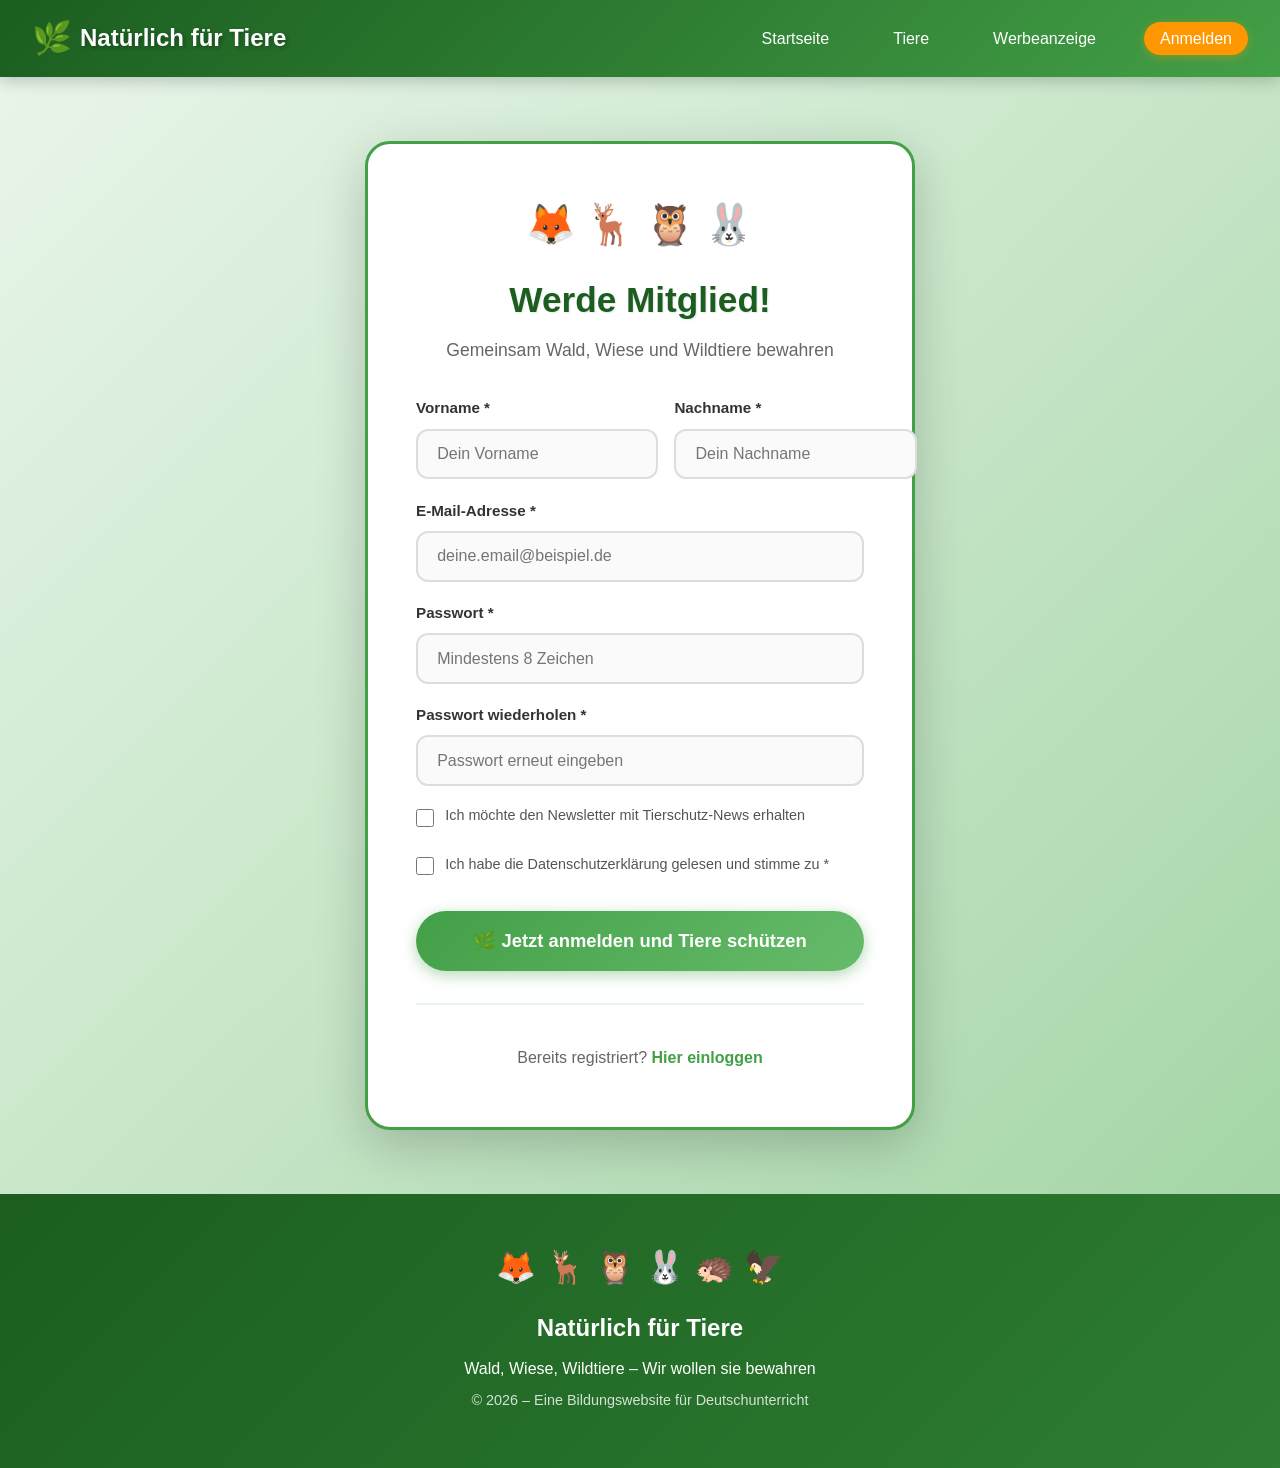
==== anmelden.html @ e125e65f "Erste Version der Tierschutz-Website Co-authored-by: Qwen-Coder <qwen-coder@alibabacloud.com>" ====
<!DOCTYPE html>
<html lang="de">
<head>
    <meta charset="UTF-8">
    <meta name="viewport" content="width=device-width, initial-scale=1.0">
    <title>Anmelden - Natürlich für Tiere</title>
    <link rel="stylesheet" href="style.css">
</head>
<body>
    <header>
        <nav class="navigation">
            <div class="logo">
                <span class="logo-icon">🌿</span>
                <h1>Natürlich für Tiere</h1>
            </div>
            <ul class="nav-links">
                <li><a href="index.html">Startseite</a></li>
                <li><a href="index.html#tiere">Tiere</a></li>
                <li><a href="index.html#werbeanzeige">Werbeanzeige</a></li>
                <li><a href="anmelden.html" class="btn-nav">Anmelden</a></li>
            </ul>
        </nav>
    </header>

    <main>
        <section class="register-section">
            <div class="register-container">
                <div class="register-header">
                    <div class="register-animals">
                        <span>🦊</span><span>🦌</span><span>🦉</span><span>🐰</span>
                    </div>
                    <h2>Werde Mitglied!</h2>
                    <p class="register-slogan">Gemeinsam Wald, Wiese und Wildtiere bewahren</p>
                </div>
                
                <form class="register-form" action="#" method="post">
                    <div class="form-row">
                        <div class="form-group">
                            <label for="vorname">Vorname *</label>
                            <input type="text" id="vorname" name="vorname" required placeholder="Dein Vorname">
                        </div>

                        <div class="form-group">
                            <label for="nachname">Nachname *</label>
                            <input type="text" id="nachname" name="nachname" required placeholder="Dein Nachname">
                        </div>
                    </div>

                    <div class="form-group">
                        <label for="email">E-Mail-Adresse *</label>
                        <input type="email" id="email" name="email" required placeholder="deine.email@beispiel.de">
                    </div>

                    <div class="form-group">
                        <label for="passwort">Passwort *</label>
                        <input type="password" id="passwort" name="passwort" required placeholder="Mindestens 8 Zeichen">
                    </div>

                    <div class="form-group">
                        <label for="passwort-wiederholen">Passwort wiederholen *</label>
                        <input type="password" id="passwort-wiederholen" name="passwort-wiederholen" required placeholder="Passwort erneut eingeben">
                    </div>

                    <div class="form-group checkbox-group">
                        <input type="checkbox" id="newsletter" name="newsletter">
                        <label for="newsletter">Ich möchte den Newsletter mit Tierschutz-News erhalten</label>
                    </div>

                    <div class="form-group checkbox-group">
                        <input type="checkbox" id="datenschutz" name="datenschutz" required>
                        <label for="datenschutz">Ich habe die Datenschutzerklärung gelesen und stimme zu *</label>
                    </div>

                    <button type="submit" class="btn-submit">🌿 Jetzt anmelden und Tiere schützen</button>
                </form>

                <div class="login-hint">
                    <p>Bereits registriert? <a href="login.html">Hier einloggen</a></p>
                </div>
            </div>
        </section>
    </main>

    <footer>
        <div class="footer-content">
            <div class="footer-animals">
                <span>🦊</span><span>🦌</span><span>🦉</span><span>🐰</span><span>🦔</span><span>🦅</span>
            </div>
            <p><strong>Natürlich für Tiere</strong></p>
            <p>Wald, Wiese, Wildtiere – Wir wollen sie bewahren</p>
            <p class="footer-note">&copy; 2026 – Eine Bildungswebsite für Deutschunterricht</p>
        </div>
    </footer>
</body>
</html>
---- style.css ----
/* Modernes Reset */
* {
    margin: 0;
    padding: 0;
    box-sizing: border-box;
}

body {
    font-family: 'Segoe UI', Tahoma, Geneva, Verdana, sans-serif;
    line-height: 1.6;
    color: #333;
    background: linear-gradient(180deg, #f0f7f0 0%, #e8f5e9 100%);
    min-height: 100vh;
}

/* Header & Navigation */
header {
    background: linear-gradient(135deg, #1b5e20 0%, #2e7d32 50%, #43a047 100%);
    padding: 0.8rem 0;
    box-shadow: 0 4px 15px rgba(0,0,0,0.2);
    position: sticky;
    top: 0;
    z-index: 1000;
}

.navigation {
    max-width: 1400px;
    margin: 0 auto;
    padding: 0 2rem;
    display: flex;
    justify-content: space-between;
    align-items: center;
}

.logo {
    display: flex;
    align-items: center;
    gap: 0.5rem;
}

.logo-icon {
    font-size: 2rem;
}

.logo h1 {
    color: #fff;
    font-size: 1.5rem;
    text-shadow: 2px 2px 4px rgba(0,0,0,0.3);
}

.nav-links {
    list-style: none;
    display: flex;
    gap: 2rem;
    align-items: center;
}

.nav-links a {
    color: #fff;
    text-decoration: none;
    font-weight: 500;
    transition: all 0.3s;
    padding: 0.5rem 1rem;
    border-radius: 25px;
}

.nav-links a:hover {
    background: rgba(255,255,255,0.2);
}

.btn-nav {
    background: #ff9800;
    box-shadow: 0 2px 8px rgba(255,152,0,0.4);
}

.btn-nav:hover {
    background: #f57c00;
    transform: scale(1.05);
}

/* Hero Section mit Slogan */
.hero {
    background: linear-gradient(135deg, #2e7d32 0%, #66bb6a 50%, #81c784 100%);
    min-height: 80vh;
    display: flex;
    align-items: center;
    justify-content: center;
    text-align: center;
    padding: 4rem 2rem;
    position: relative;
    overflow: hidden;
}

.hero::before {
    content: '';
    position: absolute;
    top: 0;
    left: 0;
    right: 0;
    bottom: 0;
    background: url("data:image/svg+xml,%3Csvg xmlns='http://www.w3.org/2000/svg' viewBox='0 0 100 100'%3E%3Ccircle cx='10' cy='10' r='2' fill='rgba(255,255,255,0.1)'/%3E%3Ccircle cx='30' cy='40' r='1.5' fill='rgba(255,255,255,0.1)'/%3E%3Ccircle cx='70' cy='20' r='1' fill='rgba(255,255,255,0.1)'/%3E%3Ccircle cx='90' cy='60' r='2.5' fill='rgba(255,255,255,0.1)'/%3E%3C/svg%3E");
    opacity: 0.5;
}

.hero-content {
    position: relative;
    z-index: 1;
}

.hero-animals {
    display: flex;
    justify-content: center;
    gap: 1rem;
    margin-bottom: 2rem;
    flex-wrap: wrap;
}

.animal-icon {
    font-size: 3.5rem;
    animation: bounce 2s ease-in-out infinite;
    filter: drop-shadow(0 4px 8px rgba(0,0,0,0.2));
}

.animal-icon:nth-child(2) { animation-delay: 0.2s; }
.animal-icon:nth-child(3) { animation-delay: 0.4s; }
.animal-icon:nth-child(4) { animation-delay: 0.6s; }
.animal-icon:nth-child(5) { animation-delay: 0.8s; }

@keyframes bounce {
    0%, 100% { transform: translateY(0); }
    50% { transform: translateY(-15px); }
}

.slogan-main {
    font-size: 4rem;
    color: #fff;
    text-shadow: 3px 3px 6px rgba(0,0,0,0.4);
    font-weight: 800;
    letter-spacing: 2px;
    margin-bottom: 1rem;
}

.slogan-divider {
    width: 200px;
    height: 5px;
    background: linear-gradient(90deg, transparent, #ff9800, transparent);
    margin: 1.5rem auto;
    border-radius: 3px;
}

.slogan-sub {
    font-size: 2rem;
    color: #fff;
    text-shadow: 2px 2px 4px rgba(0,0,0,0.3);
    font-weight: 300;
    margin-bottom: 2.5rem;
}

.btn-hero {
    display: inline-block;
    background: linear-gradient(135deg, #ff9800 0%, #f57c00 100%);
    color: #fff;
    padding: 1.2rem 3rem;
    border-radius: 50px;
    text-decoration: none;
    font-weight: bold;
    font-size: 1.3rem;
    box-shadow: 0 6px 20px rgba(255,152,0,0.4);
    transition: all 0.3s;
}

.btn-hero:hover {
    transform: scale(1.1);
    box-shadow: 0 8px 30px rgba(255,152,0,0.6);
}

/* Tiere Section */
.animals-section {
    max-width: 1400px;
    margin: 0 auto;
    padding: 5rem 2rem;
}

.animals-section h2 {
    text-align: center;
    font-size: 2.8rem;
    color: #1b5e20;
    margin-bottom: 3rem;
    text-shadow: 1px 1px 2px rgba(0,0,0,0.1);
}

.animal-cards {
    display: grid;
    grid-template-columns: repeat(auto-fit, minmax(280px, 1fr));
    gap: 2rem;
}

.animal-card {
    background: #fff;
    border-radius: 20px;
    padding: 2rem;
    text-align: center;
    box-shadow: 0 8px 25px rgba(0,0,0,0.1);
    transition: all 0.3s;
    border: 3px solid transparent;
}

.animal-card:hover {
    transform: translateY(-10px);
    border-color: #43a047;
    box-shadow: 0 15px 40px rgba(67,160,71,0.3);
}

.animal-card-image {
    font-size: 5rem;
    margin-bottom: 1rem;
}

.animal-card h3 {
    color: #2e7d32;
    font-size: 1.5rem;
    margin-bottom: 0.8rem;
}

.animal-card p {
    color: #666;
    line-height: 1.7;
}

/* Werbeanzeige Section */
.ad-section {
    background: linear-gradient(135deg, #1b5e20 0%, #2e7d32 100%);
    padding: 5rem 2rem;
}

.ad-header {
    text-align: center;
    margin-bottom: 3rem;
}

.ad-header h2 {
    font-size: 2.8rem;
    color: #fff;
    text-shadow: 2px 2px 4px rgba(0,0,0,0.3);
}

.ad-subtitle {
    color: #c8e6c9;
    font-size: 1.3rem;
    margin-top: 0.5rem;
}

.ad-container {
    max-width: 1200px;
    margin: 0 auto;
    display: grid;
    grid-template-columns: 1fr 1fr;
    gap: 3rem;
}

.ad-example {
    background: #fff;
    border-radius: 20px;
    overflow: hidden;
    box-shadow: 0 15px 50px rgba(0,0,0,0.3);
}

.ad-banner {
    padding: 2rem;
}

.ad-banner-header {
    background: linear-gradient(135deg, #43a047 0%, #66bb6a 100%);
    padding: 1rem;
    border-radius: 10px;
    margin-bottom: 1.5rem;
}

.ad-logo {
    color: #fff;
    font-weight: bold;
    font-size: 1.2rem;
}

.ad-main-content {
    text-align: center;
}

.ad-headline {
    font-size: 1.4rem;
    color: #1b5e20;
    margin-bottom: 1rem;
    font-weight: bold;
}

.ad-animals-showcase {
    font-size: 2.5rem;
    margin-bottom: 1rem;
}

.ad-body-text {
    color: #333;
    margin-bottom: 1.5rem;
    line-height: 1.7;
}

.ad-benefits {
    background: #e8f5e9;
    border-radius: 10px;
    padding: 1.5rem;
    margin-bottom: 1.5rem;
}

.benefit-item {
    color: #2e7d32;
    font-weight: 500;
    padding: 0.5rem 0;
    text-align: left;
}

.ad-cta-button {
    background: linear-gradient(135deg, #ff9800 0%, #f57c00 100%);
    color: #fff;
    border: none;
    padding: 1rem 2.5rem;
    font-size: 1.2rem;
    font-weight: bold;
    border-radius: 30px;
    cursor: pointer;
    box-shadow: 0 4px 15px rgba(255,152,0,0.4);
    transition: all 0.3s;
}

.ad-cta-button:hover {
    transform: scale(1.05);
    box-shadow: 0 6px 25px rgba(255,152,0,0.6);
}

.ad-disclaimer {
    font-size: 0.75rem;
    color: #999;
    margin-top: 1rem;
}

/* Analysis Section */
.analysis-section {
    background: #fff;
    border-radius: 20px;
    padding: 2rem;
    box-shadow: 0 15px 50px rgba(0,0,0,0.3);
}

.analysis-section h3 {
    color: #1b5e20;
    font-size: 1.8rem;
    margin-bottom: 1.5rem;
    text-align: center;
}

.analysis-grid {
    display: flex;
    flex-direction: column;
    gap: 1rem;
}

.analysis-item {
    display: flex;
    align-items: center;
    gap: 1rem;
    background: #f5f9f5;
    padding: 1.2rem;
    border-radius: 12px;
    border-left: 4px solid #43a047;
    transition: all 0.3s;
}

.analysis-item:hover {
    background: #e8f5e9;
    transform: translateX(5px);
}

.analysis-number {
    background: linear-gradient(135deg, #43a047 0%, #66bb6a 100%);
    color: #fff;
    width: 45px;
    height: 45px;
    border-radius: 50%;
    display: flex;
    align-items: center;
    justify-content: center;
    font-weight: bold;
    font-size: 1.3rem;
    flex-shrink: 0;
}

.analysis-content strong {
    color: #2e7d32;
    font-size: 1.1rem;
}

.analysis-content p {
    color: #666;
    font-size: 0.95rem;
}

/* CTA Section */
.cta-section {
    background: linear-gradient(135deg, #ff9800 0%, #f57c00 100%);
    padding: 5rem 2rem;
    text-align: center;
}

.cta-content h2 {
    font-size: 2.5rem;
    color: #fff;
    margin-bottom: 1rem;
    text-shadow: 2px 2px 4px rgba(0,0,0,0.2);
}

.cta-content p {
    color: #fff;
    font-size: 1.3rem;
    margin-bottom: 2rem;
}

.btn-cta {
    display: inline-block;
    background: #fff;
    color: #f57c00;
    padding: 1.2rem 3rem;
    border-radius: 50px;
    text-decoration: none;
    font-weight: bold;
    font-size: 1.2rem;
    box-shadow: 0 6px 20px rgba(0,0,0,0.2);
    transition: all 0.3s;
}

.btn-cta:hover {
    transform: scale(1.1);
    box-shadow: 0 8px 30px rgba(0,0,0,0.3);
}

/* Footer */
footer {
    background: linear-gradient(135deg, #1b5e20 0%, #2e7d32 100%);
    padding: 3rem 2rem;
}

.footer-content {
    max-width: 1400px;
    margin: 0 auto;
    text-align: center;
    color: #fff;
}

.footer-animals {
    font-size: 2rem;
    margin-bottom: 1rem;
}

.footer-animals span {
    margin: 0 0.3rem;
}

.footer-content p {
    margin: 0.5rem 0;
}

.footer-content strong {
    font-size: 1.5rem;
}

.footer-note {
    font-size: 0.9rem;
    opacity: 0.8;
}

/* Register Section */
.register-section {
    background: linear-gradient(135deg, #e8f5e9 0%, #c8e6c9 50%, #a5d6a7 100%);
    min-height: calc(100vh - 180px);
    display: flex;
    align-items: center;
    justify-content: center;
    padding: 4rem 2rem;
}

.register-container {
    background: #fff;
    border-radius: 25px;
    box-shadow: 0 15px 50px rgba(0,0,0,0.2);
    padding: 3rem;
    max-width: 550px;
    width: 100%;
    border: 3px solid #43a047;
}

.register-header {
    text-align: center;
    margin-bottom: 2rem;
}

.register-animals {
    font-size: 2.5rem;
    margin-bottom: 1rem;
}

.register-animals span {
    margin: 0 0.3rem;
    animation: bounce 2s ease-in-out infinite;
}

.register-animals span:nth-child(2) { animation-delay: 0.2s; }
.register-animals span:nth-child(3) { animation-delay: 0.4s; }
.register-animals span:nth-child(4) { animation-delay: 0.6s; }

.register-container h2 {
    color: #1b5e20;
    font-size: 2.2rem;
    margin-bottom: 0.5rem;
    text-shadow: 1px 1px 2px rgba(0,0,0,0.1);
}

.register-slogan {
    color: #666;
    font-size: 1.1rem;
}

.register-form {
    display: flex;
    flex-direction: column;
    gap: 1.2rem;
}

.form-row {
    display: grid;
    grid-template-columns: 1fr 1fr;
    gap: 1rem;
}

.form-group {
    display: flex;
    flex-direction: column;
}

.form-group label {
    color: #333;
    font-weight: 600;
    margin-bottom: 0.5rem;
    font-size: 0.95rem;
}

.form-group input[type="text"],
.form-group input[type="email"],
.form-group input[type="password"] {
    padding: 0.9rem 1.2rem;
    border: 2px solid #ddd;
    border-radius: 12px;
    font-size: 1rem;
    transition: all 0.3s;
    background: #fafafa;
}

.form-group input:focus {
    outline: none;
    border-color: #43a047;
    background: #fff;
    box-shadow: 0 0 0 3px rgba(67,160,71,0.2);
}

.checkbox-group {
    flex-direction: row;
    align-items: flex-start;
    gap: 0.7rem;
}

.checkbox-group input[type="checkbox"] {
    margin-top: 0.2rem;
    cursor: pointer;
    width: 18px;
    height: 18px;
}

.checkbox-group label {
    font-weight: normal;
    font-size: 0.9rem;
    color: #555;
    cursor: pointer;
    line-height: 1.5;
}

.btn-submit {
    background: linear-gradient(135deg, #43a047 0%, #66bb6a 100%);
    color: #fff;
    border: none;
    padding: 1.2rem 2rem;
    font-size: 1.15rem;
    font-weight: bold;
    border-radius: 30px;
    cursor: pointer;
    transition: all 0.3s;
    margin-top: 0.5rem;
    box-shadow: 0 4px 15px rgba(67,160,71,0.4);
}

.btn-submit:hover {
    transform: scale(1.03);
    box-shadow: 0 6px 25px rgba(67,160,71,0.6);
}

.login-hint {
    text-align: center;
    margin-top: 2rem;
    padding-top: 2rem;
    border-top: 2px solid #e8f5e9;
}

.login-hint a {
    color: #43a047;
    text-decoration: none;
    font-weight: 600;
}

.login-hint a:hover {
    text-decoration: underline;
}

.login-hint p {
    margin: 0.5rem 0;
    color: #666;
}

/* Responsive Design */
@media (max-width: 1024px) {
    .ad-container {
        grid-template-columns: 1fr;
    }
}

@media (max-width: 768px) {
    .navigation {
        flex-direction: column;
        gap: 1rem;
    }

    .nav-links {
        flex-wrap: wrap;
        justify-content: center;
        gap: 1rem;
    }

    .slogan-main {
        font-size: 2.5rem;
    }

    .slogan-sub {
        font-size: 1.5rem;
    }

    .animal-icon {
        font-size: 2.5rem;
    }

    .animals-section h2,
    .ad-header h2 {
        font-size: 2rem;
    }

    .animal-cards {
        grid-template-columns: 1fr;
    }

    .form-row {
        grid-template-columns: 1fr;
    }

    .register-container {
        padding: 2rem;
    }
}
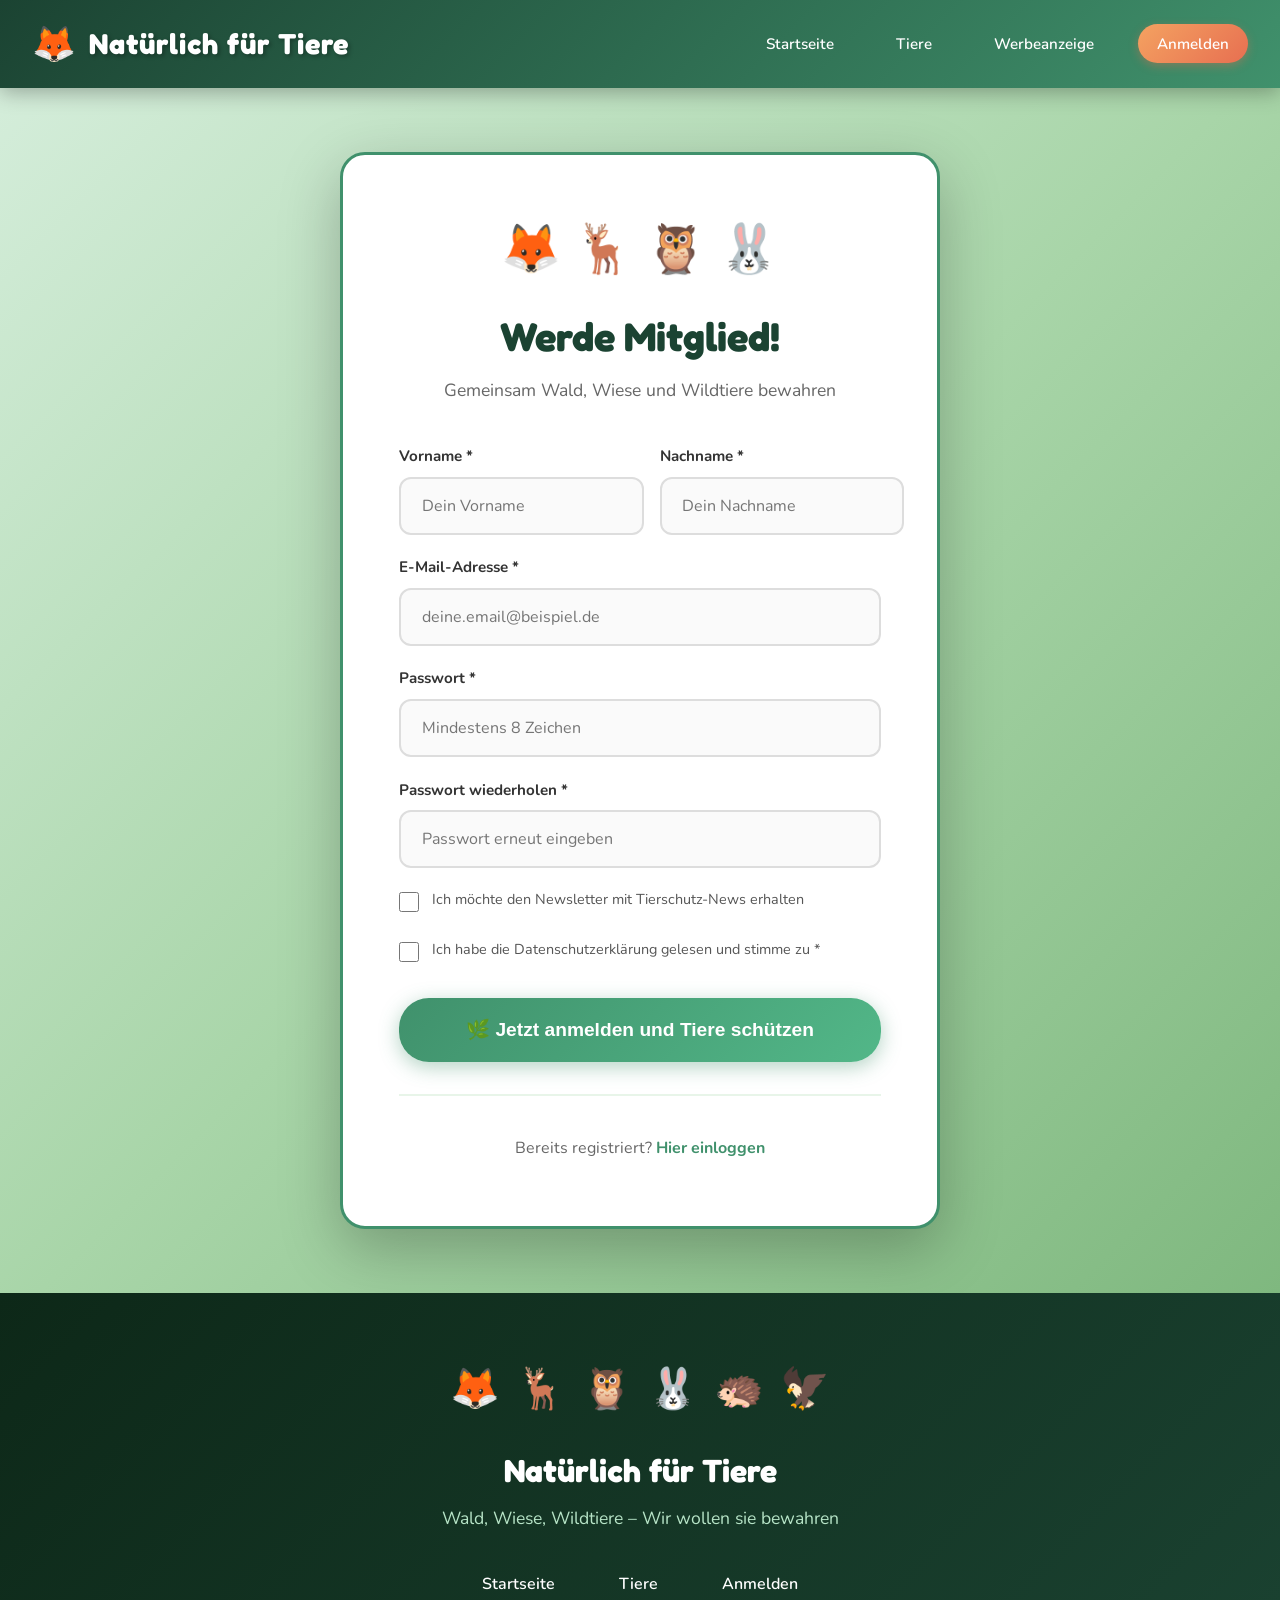
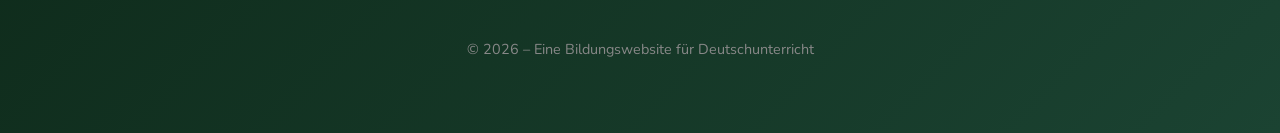
==== commit 092881b0: "Neues Wald-Design mit echten Tierbildern Co-authored-by: Qwen-Coder <qwen-coder@alibabacloud.com>" ====
--- a/anmelden.html
+++ b/anmelden.html
@@ -5,12 +5,23 @@
     <meta name="viewport" content="width=device-width, initial-scale=1.0">
     <title>Anmelden - Natürlich für Tiere</title>
     <link rel="stylesheet" href="style.css">
+    <link rel="preconnect" href="https://fonts.googleapis.com">
+    <link rel="preconnect" href="https://fonts.gstatic.com" crossorigin>
+    <link href="https://fonts.googleapis.com/css2?family=Fredoka+One&family=Nunito:wght@400;600;700&display=swap" rel="stylesheet">
 </head>
 <body>
+    <div class="forest-bg">
+        <div class="tree tree-1">🌲</div>
+        <div class="tree tree-2">🌲</div>
+        <div class="tree tree-3">🌲</div>
+        <div class="bush bush-1">🌿</div>
+        <div class="bush bush-2">🌿</div>
+    </div>
+
     <header>
         <nav class="navigation">
             <div class="logo">
-                <span class="logo-icon">🌿</span>
+                <span class="logo-icon">🦊</span>
                 <h1>Natürlich für Tiere</h1>
             </div>
             <ul class="nav-links">
@@ -86,8 +97,13 @@
             <div class="footer-animals">
                 <span>🦊</span><span>🦌</span><span>🦉</span><span>🐰</span><span>🦔</span><span>🦅</span>
             </div>
-            <p><strong>Natürlich für Tiere</strong></p>
-            <p>Wald, Wiese, Wildtiere – Wir wollen sie bewahren</p>
+            <h3>Natürlich für Tiere</h3>
+            <p class="footer-slogan">Wald, Wiese, Wildtiere – Wir wollen sie bewahren</p>
+            <div class="footer-links">
+                <a href="index.html">Startseite</a>
+                <a href="index.html#tiere">Tiere</a>
+                <a href="anmelden.html">Anmelden</a>
+            </div>
             <p class="footer-note">&copy; 2026 – Eine Bildungswebsite für Deutschunterricht</p>
         </div>
     </footer>
--- a/style.css
+++ b/style.css
@@ -6,21 +6,66 @@
 }
 
 body {
-    font-family: 'Segoe UI', Tahoma, Geneva, Verdana, sans-serif;
+    font-family: 'Nunito', 'Segoe UI', Tahoma, Geneva, Verdana, sans-serif;
     line-height: 1.6;
-    color: #333;
-    background: linear-gradient(180deg, #f0f7f0 0%, #e8f5e9 100%);
+    color: #2d3436;
+    background: linear-gradient(180deg, #d4e7d4 0%, #a8d5a8 50%, #7fb87f 100%);
     min-height: 100vh;
+    overflow-x: hidden;
+    position: relative;
+}
+
+/* Forest Background Animation */
+.forest-bg {
+    position: fixed;
+    top: 0;
+    left: 0;
+    width: 100%;
+    height: 100%;
+    pointer-events: none;
+    z-index: 0;
+    overflow: hidden;
+}
+
+.tree {
+    position: absolute;
+    bottom: 0;
+    font-size: 4rem;
+    opacity: 0.3;
+    animation: sway 3s ease-in-out infinite;
+}
+
+.tree-1 { left: 5%; animation-delay: 0s; }
+.tree-2 { left: 15%; animation-delay: 0.5s; font-size: 5rem; }
+.tree-3 { left: 85%; animation-delay: 1s; }
+.tree-4 { left: 92%; animation-delay: 1.5s; font-size: 4.5rem; }
+.tree-5 { left: 50%; animation-delay: 0.3s; opacity: 0.15; }
+
+.bush {
+    position: absolute;
+    bottom: 0;
+    font-size: 2.5rem;
+    opacity: 0.4;
+}
+
+.bush-1 { left: 25%; }
+.bush-2 { left: 70%; }
+.bush-3 { left: 45%; opacity: 0.2; }
+
+@keyframes sway {
+    0%, 100% { transform: rotate(-3deg); }
+    50% { transform: rotate(3deg); }
 }
 
 /* Header & Navigation */
 header {
-    background: linear-gradient(135deg, #1b5e20 0%, #2e7d32 50%, #43a047 100%);
-    padding: 0.8rem 0;
-    box-shadow: 0 4px 15px rgba(0,0,0,0.2);
+    background: linear-gradient(135deg, #1b4332 0%, #2d6a4f 50%, #40916c 100%);
+    padding: 1rem 0;
+    box-shadow: 0 4px 20px rgba(0,0,0,0.3);
     position: sticky;
     top: 0;
     z-index: 1000;
+    backdrop-filter: blur(10px);
 }
 
 .navigation {
@@ -35,219 +80,413 @@
 .logo {
     display: flex;
     align-items: center;
-    gap: 0.5rem;
+    gap: 0.8rem;
 }
 
 .logo-icon {
-    font-size: 2rem;
+    font-size: 2.2rem;
+    animation: bounce 2s ease-in-out infinite;
+}
+
+@keyframes bounce {
+    0%, 100% { transform: translateY(0) rotate(0deg); }
+    25% { transform: translateY(-5px) rotate(-5deg); }
+    75% { transform: translateY(-5px) rotate(5deg); }
 }
 
 .logo h1 {
     color: #fff;
-    font-size: 1.5rem;
+    font-family: 'Fredoka One', cursive;
+    font-size: 1.8rem;
     text-shadow: 2px 2px 4px rgba(0,0,0,0.3);
+    letter-spacing: 1px;
 }
 
 .nav-links {
     list-style: none;
     display: flex;
-    gap: 2rem;
+    gap: 1.5rem;
     align-items: center;
 }
 
 .nav-links a {
     color: #fff;
     text-decoration: none;
-    font-weight: 500;
+    font-weight: 600;
     transition: all 0.3s;
-    padding: 0.5rem 1rem;
+    padding: 0.6rem 1.2rem;
     border-radius: 25px;
+    font-size: 0.95rem;
 }
 
 .nav-links a:hover {
     background: rgba(255,255,255,0.2);
+    transform: translateY(-2px);
 }
 
 .btn-nav {
-    background: #ff9800;
-    box-shadow: 0 2px 8px rgba(255,152,0,0.4);
+    background: linear-gradient(135deg, #f4a261 0%, #e76f51 100%);
+    box-shadow: 0 3px 10px rgba(231,111,81,0.4);
 }
 
 .btn-nav:hover {
-    background: #f57c00;
-    transform: scale(1.05);
-}
-
-/* Hero Section mit Slogan */
+    box-shadow: 0 5px 20px rgba(231,111,81,0.6);
+}
+
+/* Hero Section */
 .hero {
-    background: linear-gradient(135deg, #2e7d32 0%, #66bb6a 50%, #81c784 100%);
-    min-height: 80vh;
-    display: flex;
+    background: linear-gradient(135deg, rgba(27,67,50,0.9) 0%, rgba(45,106,79,0.85) 50%, rgba(64,145,108,0.8) 100%),
+                url('https://images.unsplash.com/photo-1448375240586-882707db888b?w=1920&h=1080&fit=crop');
+    background-size: cover;
+    background-position: center;
+    background-attachment: fixed;
+    min-height: 90vh;
+    display: grid;
+    grid-template-columns: 1fr 1fr;
+    gap: 4rem;
     align-items: center;
+    padding: 6rem 2rem 4rem;
+    position: relative;
+    z-index: 1;
+}
+
+.hero-content {
+    color: #fff;
+}
+
+.hero-badge {
+    display: inline-flex;
+    align-items: center;
+    gap: 0.5rem;
+    background: rgba(255,255,255,0.15);
+    backdrop-filter: blur(10px);
+    padding: 0.6rem 1.2rem;
+    border-radius: 30px;
+    font-size: 0.9rem;
+    font-weight: 600;
+    margin-bottom: 1.5rem;
+    border: 1px solid rgba(255,255,255,0.3);
+}
+
+.badge-icon {
+    font-size: 1.2rem;
+}
+
+.slogan-main {
+    font-family: 'Fredoka One', cursive;
+    font-size: 4.5rem;
+    color: #fff;
+    text-shadow: 3px 3px 6px rgba(0,0,0,0.5);
+    letter-spacing: 2px;
+    margin-bottom: 1rem;
+    line-height: 1.1;
+}
+
+.slogan-divider {
+    width: 150px;
+    height: 6px;
+    background: linear-gradient(90deg, #f4a261, #e76f51, #f4a261);
+    margin: 1.5rem 0;
+    border-radius: 3px;
+    animation: shimmer 2s infinite;
+}
+
+@keyframes shimmer {
+    0% { background-position: -200% 0; }
+    100% { background-position: 200% 0; }
+}
+
+.slogan-sub {
+    font-size: 2.2rem;
+    color: #d8f3dc;
+    font-weight: 300;
+    margin-bottom: 1.5rem;
+}
+
+.hero-description {
+    font-size: 1.2rem;
+    color: #b7e4c7;
+    margin-bottom: 2.5rem;
+    max-width: 500px;
+    line-height: 1.8;
+}
+
+.hero-buttons {
+    display: flex;
+    gap: 1rem;
+    flex-wrap: wrap;
+    margin-bottom: 3rem;
+}
+
+.btn-hero {
+    display: inline-block;
+    background: linear-gradient(135deg, #f4a261 0%, #e76f51 100%);
+    color: #fff;
+    padding: 1rem 2.5rem;
+    border-radius: 50px;
+    text-decoration: none;
+    font-weight: 700;
+    font-size: 1.1rem;
+    box-shadow: 0 6px 25px rgba(231,111,81,0.5);
+    transition: all 0.3s;
+    border: none;
+    cursor: pointer;
+}
+
+.btn-hero:hover {
+    transform: translateY(-3px) scale(1.05);
+    box-shadow: 0 10px 35px rgba(231,111,81,0.7);
+}
+
+.btn-hero-outline {
+    display: inline-block;
+    background: transparent;
+    color: #fff;
+    padding: 1rem 2.5rem;
+    border-radius: 50px;
+    text-decoration: none;
+    font-weight: 700;
+    font-size: 1.1rem;
+    border: 3px solid rgba(255,255,255,0.5);
+    transition: all 0.3s;
+}
+
+.btn-hero-outline:hover {
+    background: rgba(255,255,255,0.1);
+    border-color: #fff;
+    transform: translateY(-3px);
+}
+
+.hero-stats {
+    display: flex;
+    gap: 3rem;
+    margin-top: 2rem;
+}
+
+.stat {
+    text-align: center;
+}
+
+.stat-number {
+    display: block;
+    font-family: 'Fredoka One', cursive;
+    font-size: 2.5rem;
+    color: #f4a261;
+    text-shadow: 2px 2px 4px rgba(0,0,0,0.3);
+}
+
+.stat-label {
+    font-size: 0.9rem;
+    color: #b7e4c7;
+    text-transform: uppercase;
+    letter-spacing: 1px;
+}
+
+.hero-image {
+    display: flex;
     justify-content: center;
-    text-align: center;
-    padding: 4rem 2rem;
+    align-items: center;
+}
+
+.image-card {
     position: relative;
+    border-radius: 20px;
     overflow: hidden;
-}
-
-.hero::before {
-    content: '';
+    box-shadow: 0 20px 60px rgba(0,0,0,0.4);
+    transform: rotate(3deg);
+    transition: transform 0.3s;
+}
+
+.image-card:hover {
+    transform: rotate(0deg) scale(1.02);
+}
+
+.hero-img {
+    width: 500px;
+    height: 400px;
+    object-fit: cover;
+    display: block;
+}
+
+.image-overlay {
     position: absolute;
-    top: 0;
+    bottom: 0;
     left: 0;
     right: 0;
-    bottom: 0;
-    background: url("data:image/svg+xml,%3Csvg xmlns='http://www.w3.org/2000/svg' viewBox='0 0 100 100'%3E%3Ccircle cx='10' cy='10' r='2' fill='rgba(255,255,255,0.1)'/%3E%3Ccircle cx='30' cy='40' r='1.5' fill='rgba(255,255,255,0.1)'/%3E%3Ccircle cx='70' cy='20' r='1' fill='rgba(255,255,255,0.1)'/%3E%3Ccircle cx='90' cy='60' r='2.5' fill='rgba(255,255,255,0.1)'/%3E%3C/svg%3E");
-    opacity: 0.5;
-}
-
-.hero-content {
-    position: relative;
-    z-index: 1;
-}
-
-.hero-animals {
-    display: flex;
-    justify-content: center;
-    gap: 1rem;
-    margin-bottom: 2rem;
-    flex-wrap: wrap;
-}
-
-.animal-icon {
-    font-size: 3.5rem;
-    animation: bounce 2s ease-in-out infinite;
-    filter: drop-shadow(0 4px 8px rgba(0,0,0,0.2));
-}
-
-.animal-icon:nth-child(2) { animation-delay: 0.2s; }
-.animal-icon:nth-child(3) { animation-delay: 0.4s; }
-.animal-icon:nth-child(4) { animation-delay: 0.6s; }
-.animal-icon:nth-child(5) { animation-delay: 0.8s; }
-
-@keyframes bounce {
-    0%, 100% { transform: translateY(0); }
-    50% { transform: translateY(-15px); }
-}
-
-.slogan-main {
-    font-size: 4rem;
-    color: #fff;
-    text-shadow: 3px 3px 6px rgba(0,0,0,0.4);
-    font-weight: 800;
-    letter-spacing: 2px;
+    background: linear-gradient(transparent, rgba(0,0,0,0.8));
+    padding: 2rem 1.5rem 1.5rem;
+    color: #fff;
+    font-weight: 600;
+    font-size: 1.2rem;
+}
+
+/* Section Headers */
+.section-header {
+    text-align: center;
+    margin-bottom: 4rem;
+}
+
+.section-badge {
+    display: inline-block;
+    background: linear-gradient(135deg, #2d6a4f 0%, #40916c 100%);
+    color: #fff;
+    padding: 0.6rem 1.5rem;
+    border-radius: 30px;
+    font-weight: 600;
+    font-size: 0.95rem;
     margin-bottom: 1rem;
-}
-
-.slogan-divider {
-    width: 200px;
-    height: 5px;
-    background: linear-gradient(90deg, transparent, #ff9800, transparent);
-    margin: 1.5rem auto;
-    border-radius: 3px;
-}
-
-.slogan-sub {
-    font-size: 2rem;
-    color: #fff;
-    text-shadow: 2px 2px 4px rgba(0,0,0,0.3);
-    font-weight: 300;
-    margin-bottom: 2.5rem;
-}
-
-.btn-hero {
+    box-shadow: 0 4px 15px rgba(45,106,79,0.4);
+}
+
+.section-badge-light {
     display: inline-block;
-    background: linear-gradient(135deg, #ff9800 0%, #f57c00 100%);
-    color: #fff;
-    padding: 1.2rem 3rem;
-    border-radius: 50px;
-    text-decoration: none;
-    font-weight: bold;
-    font-size: 1.3rem;
-    box-shadow: 0 6px 20px rgba(255,152,0,0.4);
-    transition: all 0.3s;
-}
-
-.btn-hero:hover {
-    transform: scale(1.1);
-    box-shadow: 0 8px 30px rgba(255,152,0,0.6);
+    background: linear-gradient(135deg, #f4a261 0%, #e76f51 100%);
+    color: #fff;
+    padding: 0.6rem 1.5rem;
+    border-radius: 30px;
+    font-weight: 600;
+    font-size: 0.95rem;
+    margin-bottom: 1rem;
+    box-shadow: 0 4px 15px rgba(231,111,81,0.4);
+}
+
+.section-header h2 {
+    font-family: 'Fredoka One', cursive;
+    font-size: 3rem;
+    color: #1b4332;
+    margin-bottom: 1rem;
+    text-shadow: 1px 1px 2px rgba(0,0,0,0.1);
+}
+
+.section-description {
+    font-size: 1.2rem;
+    color: #555;
+    max-width: 700px;
+    margin: 0 auto;
 }
 
 /* Tiere Section */
 .animals-section {
     max-width: 1400px;
     margin: 0 auto;
-    padding: 5rem 2rem;
-}
-
-.animals-section h2 {
-    text-align: center;
-    font-size: 2.8rem;
-    color: #1b5e20;
-    margin-bottom: 3rem;
-    text-shadow: 1px 1px 2px rgba(0,0,0,0.1);
+    padding: 6rem 2rem;
+    position: relative;
+    z-index: 1;
 }
 
 .animal-cards {
     display: grid;
-    grid-template-columns: repeat(auto-fit, minmax(280px, 1fr));
-    gap: 2rem;
+    grid-template-columns: repeat(auto-fit, minmax(320px, 1fr));
+    gap: 2.5rem;
 }
 
 .animal-card {
     background: #fff;
     border-radius: 20px;
-    padding: 2rem;
-    text-align: center;
-    box-shadow: 0 8px 25px rgba(0,0,0,0.1);
-    transition: all 0.3s;
-    border: 3px solid transparent;
+    overflow: hidden;
+    box-shadow: 0 10px 40px rgba(0,0,0,0.15);
+    transition: all 0.4s;
+    border: 2px solid transparent;
 }
 
 .animal-card:hover {
-    transform: translateY(-10px);
-    border-color: #43a047;
-    box-shadow: 0 15px 40px rgba(67,160,71,0.3);
+    transform: translateY(-15px);
+    border-color: #40916c;
+    box-shadow: 0 20px 60px rgba(64,145,108,0.3);
+}
+
+.animal-card.featured {
+    grid-row: span 2;
+}
+
+.animal-card.featured .animal-card-image {
+    height: 350px;
 }
 
 .animal-card-image {
-    font-size: 5rem;
+    position: relative;
+    height: 220px;
+    overflow: hidden;
+}
+
+.animal-card-image img {
+    width: 100%;
+    height: 100%;
+    object-fit: cover;
+    transition: transform 0.4s;
+}
+
+.animal-card:hover .animal-card-image img {
+    transform: scale(1.1);
+}
+
+.animal-badge {
+    position: absolute;
+    top: 1rem;
+    right: 1rem;
+    background: linear-gradient(135deg, #f4a261 0%, #e76f51 100%);
+    color: #fff;
+    padding: 0.4rem 1rem;
+    border-radius: 20px;
+    font-size: 0.85rem;
+    font-weight: 700;
+    box-shadow: 0 3px 10px rgba(231,111,81,0.4);
+}
+
+.animal-card-content {
+    padding: 1.8rem;
+}
+
+.animal-card-content h3 {
+    color: #1b4332;
+    font-family: 'Fredoka One', cursive;
+    font-size: 1.6rem;
+    margin-bottom: 0.3rem;
+}
+
+.animal-latin {
+    color: #888;
+    font-style: italic;
+    font-size: 0.9rem;
     margin-bottom: 1rem;
 }
 
-.animal-card h3 {
-    color: #2e7d32;
-    font-size: 1.5rem;
-    margin-bottom: 0.8rem;
-}
-
-.animal-card p {
+.animal-card-content p {
+    color: #555;
+    line-height: 1.7;
+    margin-bottom: 1.2rem;
+}
+
+.animal-info {
+    display: flex;
+    flex-wrap: wrap;
+    gap: 1rem;
+    padding-top: 1rem;
+    border-top: 2px solid #e8f5e9;
+}
+
+.animal-info span {
+    font-size: 0.85rem;
     color: #666;
-    line-height: 1.7;
+    background: #f0f7f0;
+    padding: 0.4rem 0.8rem;
+    border-radius: 15px;
 }
 
 /* Werbeanzeige Section */
 .ad-section {
-    background: linear-gradient(135deg, #1b5e20 0%, #2e7d32 100%);
-    padding: 5rem 2rem;
-}
-
-.ad-header {
-    text-align: center;
-    margin-bottom: 3rem;
-}
-
-.ad-header h2 {
-    font-size: 2.8rem;
-    color: #fff;
-    text-shadow: 2px 2px 4px rgba(0,0,0,0.3);
-}
-
-.ad-subtitle {
-    color: #c8e6c9;
-    font-size: 1.3rem;
-    margin-top: 0.5rem;
+    background: linear-gradient(135deg, #1b4332 0%, #2d6a4f 100%);
+    padding: 6rem 2rem;
+    position: relative;
+    z-index: 1;
+}
+
+.ad-section .section-header h2 {
+    color: #fff;
+}
+
+.ad-section .section-description {
+    color: #b7e4c7;
 }
 
 .ad-container {
@@ -260,9 +499,18 @@
 
 .ad-example {
     background: #fff;
-    border-radius: 20px;
+    border-radius: 25px;
     overflow: hidden;
-    box-shadow: 0 15px 50px rgba(0,0,0,0.3);
+    box-shadow: 0 20px 60px rgba(0,0,0,0.4);
+}
+
+.ad-label {
+    background: linear-gradient(135deg, #f4a261 0%, #e76f51 100%);
+    color: #fff;
+    padding: 0.8rem;
+    text-align: center;
+    font-weight: 700;
+    font-size: 0.95rem;
 }
 
 .ad-banner {
@@ -270,15 +518,15 @@
 }
 
 .ad-banner-header {
-    background: linear-gradient(135deg, #43a047 0%, #66bb6a 100%);
+    background: linear-gradient(135deg, #40916c 0%, #52b788 100%);
     padding: 1rem;
-    border-radius: 10px;
+    border-radius: 12px;
     margin-bottom: 1.5rem;
 }
 
 .ad-logo {
     color: #fff;
-    font-weight: bold;
+    font-weight: 700;
     font-size: 1.2rem;
 }
 
@@ -288,9 +536,9 @@
 
 .ad-headline {
     font-size: 1.4rem;
-    color: #1b5e20;
+    color: #1b4332;
     margin-bottom: 1rem;
-    font-weight: bold;
+    font-weight: 700;
 }
 
 .ad-animals-showcase {
@@ -306,34 +554,34 @@
 
 .ad-benefits {
     background: #e8f5e9;
-    border-radius: 10px;
+    border-radius: 12px;
     padding: 1.5rem;
     margin-bottom: 1.5rem;
 }
 
 .benefit-item {
-    color: #2e7d32;
-    font-weight: 500;
+    color: #2d6a4f;
+    font-weight: 600;
     padding: 0.5rem 0;
     text-align: left;
 }
 
 .ad-cta-button {
-    background: linear-gradient(135deg, #ff9800 0%, #f57c00 100%);
+    background: linear-gradient(135deg, #f4a261 0%, #e76f51 100%);
     color: #fff;
     border: none;
     padding: 1rem 2.5rem;
     font-size: 1.2rem;
-    font-weight: bold;
+    font-weight: 700;
     border-radius: 30px;
     cursor: pointer;
-    box-shadow: 0 4px 15px rgba(255,152,0,0.4);
+    box-shadow: 0 5px 20px rgba(231,111,81,0.5);
     transition: all 0.3s;
 }
 
 .ad-cta-button:hover {
     transform: scale(1.05);
-    box-shadow: 0 6px 25px rgba(255,152,0,0.6);
+    box-shadow: 0 8px 30px rgba(231,111,81,0.7);
 }
 
 .ad-disclaimer {
@@ -345,57 +593,62 @@
 /* Analysis Section */
 .analysis-section {
     background: #fff;
-    border-radius: 20px;
-    padding: 2rem;
-    box-shadow: 0 15px 50px rgba(0,0,0,0.3);
+    border-radius: 25px;
+    padding: 2.5rem;
+    box-shadow: 0 20px 60px rgba(0,0,0,0.4);
 }
 
 .analysis-section h3 {
-    color: #1b5e20;
+    color: #1b4332;
+    font-family: 'Fredoka One', cursive;
     font-size: 1.8rem;
-    margin-bottom: 1.5rem;
+    margin-bottom: 2rem;
     text-align: center;
 }
 
 .analysis-grid {
     display: flex;
     flex-direction: column;
-    gap: 1rem;
+    gap: 1.2rem;
 }
 
 .analysis-item {
     display: flex;
     align-items: center;
-    gap: 1rem;
-    background: #f5f9f5;
-    padding: 1.2rem;
-    border-radius: 12px;
-    border-left: 4px solid #43a047;
+    gap: 1.2rem;
+    background: linear-gradient(135deg, #f0f7f0 0%, #e8f5e9 100%);
+    padding: 1.5rem;
+    border-radius: 15px;
+    border-left: 5px solid #40916c;
     transition: all 0.3s;
 }
 
 .analysis-item:hover {
-    background: #e8f5e9;
-    transform: translateX(5px);
+    background: linear-gradient(135deg, #e8f5e9 0%, #d4edda 100%);
+    transform: translateX(8px);
+    box-shadow: 0 5px 20px rgba(64,145,108,0.2);
 }
 
 .analysis-number {
-    background: linear-gradient(135deg, #43a047 0%, #66bb6a 100%);
-    color: #fff;
-    width: 45px;
-    height: 45px;
+    background: linear-gradient(135deg, #40916c 0%, #52b788 100%);
+    color: #fff;
+    width: 50px;
+    height: 50px;
     border-radius: 50%;
     display: flex;
     align-items: center;
     justify-content: center;
-    font-weight: bold;
-    font-size: 1.3rem;
+    font-weight: 700;
+    font-size: 1.4rem;
     flex-shrink: 0;
+    box-shadow: 0 3px 10px rgba(64,145,108,0.4);
 }
 
 .analysis-content strong {
-    color: #2e7d32;
+    color: #2d6a4f;
     font-size: 1.1rem;
+    display: block;
+    margin-bottom: 0.3rem;
 }
 
 .analysis-content p {
@@ -405,46 +658,91 @@
 
 /* CTA Section */
 .cta-section {
-    background: linear-gradient(135deg, #ff9800 0%, #f57c00 100%);
-    padding: 5rem 2rem;
+    background: linear-gradient(135deg, #f4a261 0%, #e76f51 100%),
+                url('https://images.unsplash.com/photo-1511497584788-876760111969?w=1920&h=1080&fit=crop');
+    background-size: cover;
+    background-position: center;
+    background-attachment: fixed;
+    padding: 6rem 2rem;
     text-align: center;
+    position: relative;
+    z-index: 1;
+}
+
+.cta-content {
+    max-width: 800px;
+    margin: 0 auto;
+    color: #fff;
+}
+
+.cta-icon {
+    font-size: 5rem;
+    margin-bottom: 1rem;
+    animation: bounce 2s ease-in-out infinite;
 }
 
 .cta-content h2 {
-    font-size: 2.5rem;
-    color: #fff;
+    font-family: 'Fredoka One', cursive;
+    font-size: 3rem;
     margin-bottom: 1rem;
-    text-shadow: 2px 2px 4px rgba(0,0,0,0.2);
+    text-shadow: 2px 2px 4px rgba(0,0,0,0.3);
 }
 
 .cta-content p {
-    color: #fff;
     font-size: 1.3rem;
-    margin-bottom: 2rem;
+    margin-bottom: 2.5rem;
+    text-shadow: 1px 1px 2px rgba(0,0,0,0.2);
+}
+
+.cta-buttons {
+    display: flex;
+    gap: 1rem;
+    justify-content: center;
+    flex-wrap: wrap;
 }
 
 .btn-cta {
     display: inline-block;
     background: #fff;
-    color: #f57c00;
+    color: #e76f51;
     padding: 1.2rem 3rem;
     border-radius: 50px;
     text-decoration: none;
-    font-weight: bold;
+    font-weight: 700;
     font-size: 1.2rem;
-    box-shadow: 0 6px 20px rgba(0,0,0,0.2);
+    box-shadow: 0 8px 25px rgba(0,0,0,0.3);
     transition: all 0.3s;
 }
 
 .btn-cta:hover {
     transform: scale(1.1);
-    box-shadow: 0 8px 30px rgba(0,0,0,0.3);
+    box-shadow: 0 12px 40px rgba(0,0,0,0.4);
+}
+
+.btn-cta-outline {
+    display: inline-block;
+    background: transparent;
+    color: #fff;
+    padding: 1.2rem 3rem;
+    border-radius: 50px;
+    text-decoration: none;
+    font-weight: 700;
+    font-size: 1.2rem;
+    border: 3px solid #fff;
+    transition: all 0.3s;
+}
+
+.btn-cta-outline:hover {
+    background: rgba(255,255,255,0.2);
+    transform: scale(1.05);
 }
 
 /* Footer */
 footer {
-    background: linear-gradient(135deg, #1b5e20 0%, #2e7d32 100%);
-    padding: 3rem 2rem;
+    background: linear-gradient(135deg, #0d2818 0%, #1b4332 100%);
+    padding: 4rem 2rem;
+    position: relative;
+    z-index: 1;
 }
 
 .footer-content {
@@ -455,59 +753,95 @@
 }
 
 .footer-animals {
+    font-size: 2.5rem;
+    margin-bottom: 1.5rem;
+}
+
+.footer-animals span {
+    margin: 0 0.5rem;
+    display: inline-block;
+    transition: transform 0.3s;
+}
+
+.footer-animals span:hover {
+    transform: scale(1.3) rotate(10deg);
+}
+
+.footer-content h3 {
+    font-family: 'Fredoka One', cursive;
     font-size: 2rem;
-    margin-bottom: 1rem;
-}
-
-.footer-animals span {
-    margin: 0 0.3rem;
-}
-
-.footer-content p {
-    margin: 0.5rem 0;
-}
-
-.footer-content strong {
-    font-size: 1.5rem;
+    margin-bottom: 0.5rem;
+}
+
+.footer-slogan {
+    color: #b7e4c7;
+    font-size: 1.1rem;
+    margin-bottom: 2rem;
+}
+
+.footer-links {
+    display: flex;
+    justify-content: center;
+    gap: 2rem;
+    flex-wrap: wrap;
+    margin-bottom: 2rem;
+}
+
+.footer-links a {
+    color: #fff;
+    text-decoration: none;
+    font-weight: 600;
+    transition: all 0.3s;
+    padding: 0.5rem 1rem;
+    border-radius: 20px;
+}
+
+.footer-links a:hover {
+    background: rgba(255,255,255,0.1);
+    color: #f4a261;
 }
 
 .footer-note {
     font-size: 0.9rem;
-    opacity: 0.8;
+    color: #888;
+    margin: 0.5rem 0;
 }
 
 /* Register Section */
 .register-section {
-    background: linear-gradient(135deg, #e8f5e9 0%, #c8e6c9 50%, #a5d6a7 100%);
+    background: linear-gradient(135deg, #d4edda 0%, #a8d5a8 50%, #7fb87f 100%);
     min-height: calc(100vh - 180px);
     display: flex;
     align-items: center;
     justify-content: center;
     padding: 4rem 2rem;
+    position: relative;
+    z-index: 1;
 }
 
 .register-container {
     background: #fff;
     border-radius: 25px;
-    box-shadow: 0 15px 50px rgba(0,0,0,0.2);
-    padding: 3rem;
-    max-width: 550px;
+    box-shadow: 0 20px 60px rgba(0,0,0,0.25);
+    padding: 3.5rem;
+    max-width: 600px;
     width: 100%;
-    border: 3px solid #43a047;
+    border: 3px solid #40916c;
 }
 
 .register-header {
     text-align: center;
-    margin-bottom: 2rem;
+    margin-bottom: 2.5rem;
 }
 
 .register-animals {
-    font-size: 2.5rem;
+    font-size: 3rem;
     margin-bottom: 1rem;
 }
 
 .register-animals span {
-    margin: 0 0.3rem;
+    margin: 0 0.4rem;
+    display: inline-block;
     animation: bounce 2s ease-in-out infinite;
 }
 
@@ -516,10 +850,10 @@
 .register-animals span:nth-child(4) { animation-delay: 0.6s; }
 
 .register-container h2 {
-    color: #1b5e20;
-    font-size: 2.2rem;
+    color: #1b4332;
+    font-family: 'Fredoka One', cursive;
+    font-size: 2.5rem;
     margin-bottom: 0.5rem;
-    text-shadow: 1px 1px 2px rgba(0,0,0,0.1);
 }
 
 .register-slogan {
@@ -530,7 +864,7 @@
 .register-form {
     display: flex;
     flex-direction: column;
-    gap: 1.2rem;
+    gap: 1.3rem;
 }
 
 .form-row {
@@ -546,7 +880,7 @@
 
 .form-group label {
     color: #333;
-    font-weight: 600;
+    font-weight: 700;
     margin-bottom: 0.5rem;
     font-size: 0.95rem;
 }
@@ -554,32 +888,33 @@
 .form-group input[type="text"],
 .form-group input[type="email"],
 .form-group input[type="password"] {
-    padding: 0.9rem 1.2rem;
+    padding: 1rem 1.3rem;
     border: 2px solid #ddd;
     border-radius: 12px;
     font-size: 1rem;
     transition: all 0.3s;
     background: #fafafa;
+    font-family: inherit;
 }
 
 .form-group input:focus {
     outline: none;
-    border-color: #43a047;
+    border-color: #40916c;
     background: #fff;
-    box-shadow: 0 0 0 3px rgba(67,160,71,0.2);
+    box-shadow: 0 0 0 4px rgba(64,145,108,0.15);
 }
 
 .checkbox-group {
     flex-direction: row;
     align-items: flex-start;
-    gap: 0.7rem;
+    gap: 0.8rem;
 }
 
 .checkbox-group input[type="checkbox"] {
     margin-top: 0.2rem;
     cursor: pointer;
-    width: 18px;
-    height: 18px;
+    width: 20px;
+    height: 20px;
 }
 
 .checkbox-group label {
@@ -591,22 +926,22 @@
 }
 
 .btn-submit {
-    background: linear-gradient(135deg, #43a047 0%, #66bb6a 100%);
+    background: linear-gradient(135deg, #40916c 0%, #52b788 100%);
     color: #fff;
     border: none;
-    padding: 1.2rem 2rem;
-    font-size: 1.15rem;
-    font-weight: bold;
+    padding: 1.3rem 2.5rem;
+    font-size: 1.2rem;
+    font-weight: 700;
     border-radius: 30px;
     cursor: pointer;
     transition: all 0.3s;
     margin-top: 0.5rem;
-    box-shadow: 0 4px 15px rgba(67,160,71,0.4);
+    box-shadow: 0 5px 20px rgba(64,145,108,0.4);
 }
 
 .btn-submit:hover {
-    transform: scale(1.03);
-    box-shadow: 0 6px 25px rgba(67,160,71,0.6);
+    transform: scale(1.05);
+    box-shadow: 0 8px 30px rgba(64,145,108,0.6);
 }
 
 .login-hint {
@@ -617,9 +952,9 @@
 }
 
 .login-hint a {
-    color: #43a047;
+    color: #40916c;
     text-decoration: none;
-    font-weight: 600;
+    font-weight: 700;
 }
 
 .login-hint a:hover {
@@ -633,6 +968,37 @@
 
 /* Responsive Design */
 @media (max-width: 1024px) {
+    .hero {
+        grid-template-columns: 1fr;
+        text-align: center;
+    }
+
+    .hero-content {
+        order: 2;
+    }
+
+    .hero-image {
+        order: 1;
+    }
+
+    .hero-description {
+        margin: 0 auto 2.5rem;
+    }
+
+    .hero-buttons {
+        justify-content: center;
+    }
+
+    .hero-stats {
+        justify-content: center;
+    }
+
+    .hero-img {
+        width: 100%;
+        max-width: 500px;
+        height: 350px;
+    }
+
     .ad-container {
         grid-template-columns: 1fr;
     }
@@ -647,30 +1013,34 @@
     .nav-links {
         flex-wrap: wrap;
         justify-content: center;
-        gap: 1rem;
+        gap: 0.8rem;
     }
 
     .slogan-main {
-        font-size: 2.5rem;
+        font-size: 2.8rem;
     }
 
     .slogan-sub {
-        font-size: 1.5rem;
-    }
-
-    .animal-icon {
-        font-size: 2.5rem;
-    }
-
-    .animals-section h2,
-    .ad-header h2 {
-        font-size: 2rem;
+        font-size: 1.6rem;
+    }
+
+    .section-header h2 {
+        font-size: 2.2rem;
     }
 
     .animal-cards {
         grid-template-columns: 1fr;
     }
 
+    .animal-card.featured {
+        grid-row: auto;
+    }
+
+    .hero-stats {
+        flex-direction: column;
+        gap: 1.5rem;
+    }
+
     .form-row {
         grid-template-columns: 1fr;
     }
@@ -678,4 +1048,16 @@
     .register-container {
         padding: 2rem;
     }
-}
+
+    .cta-content h2 {
+        font-size: 2.2rem;
+    }
+
+    .footer-animals {
+        font-size: 2rem;
+    }
+
+    .tree, .bush {
+        display: none;
+    }
+}
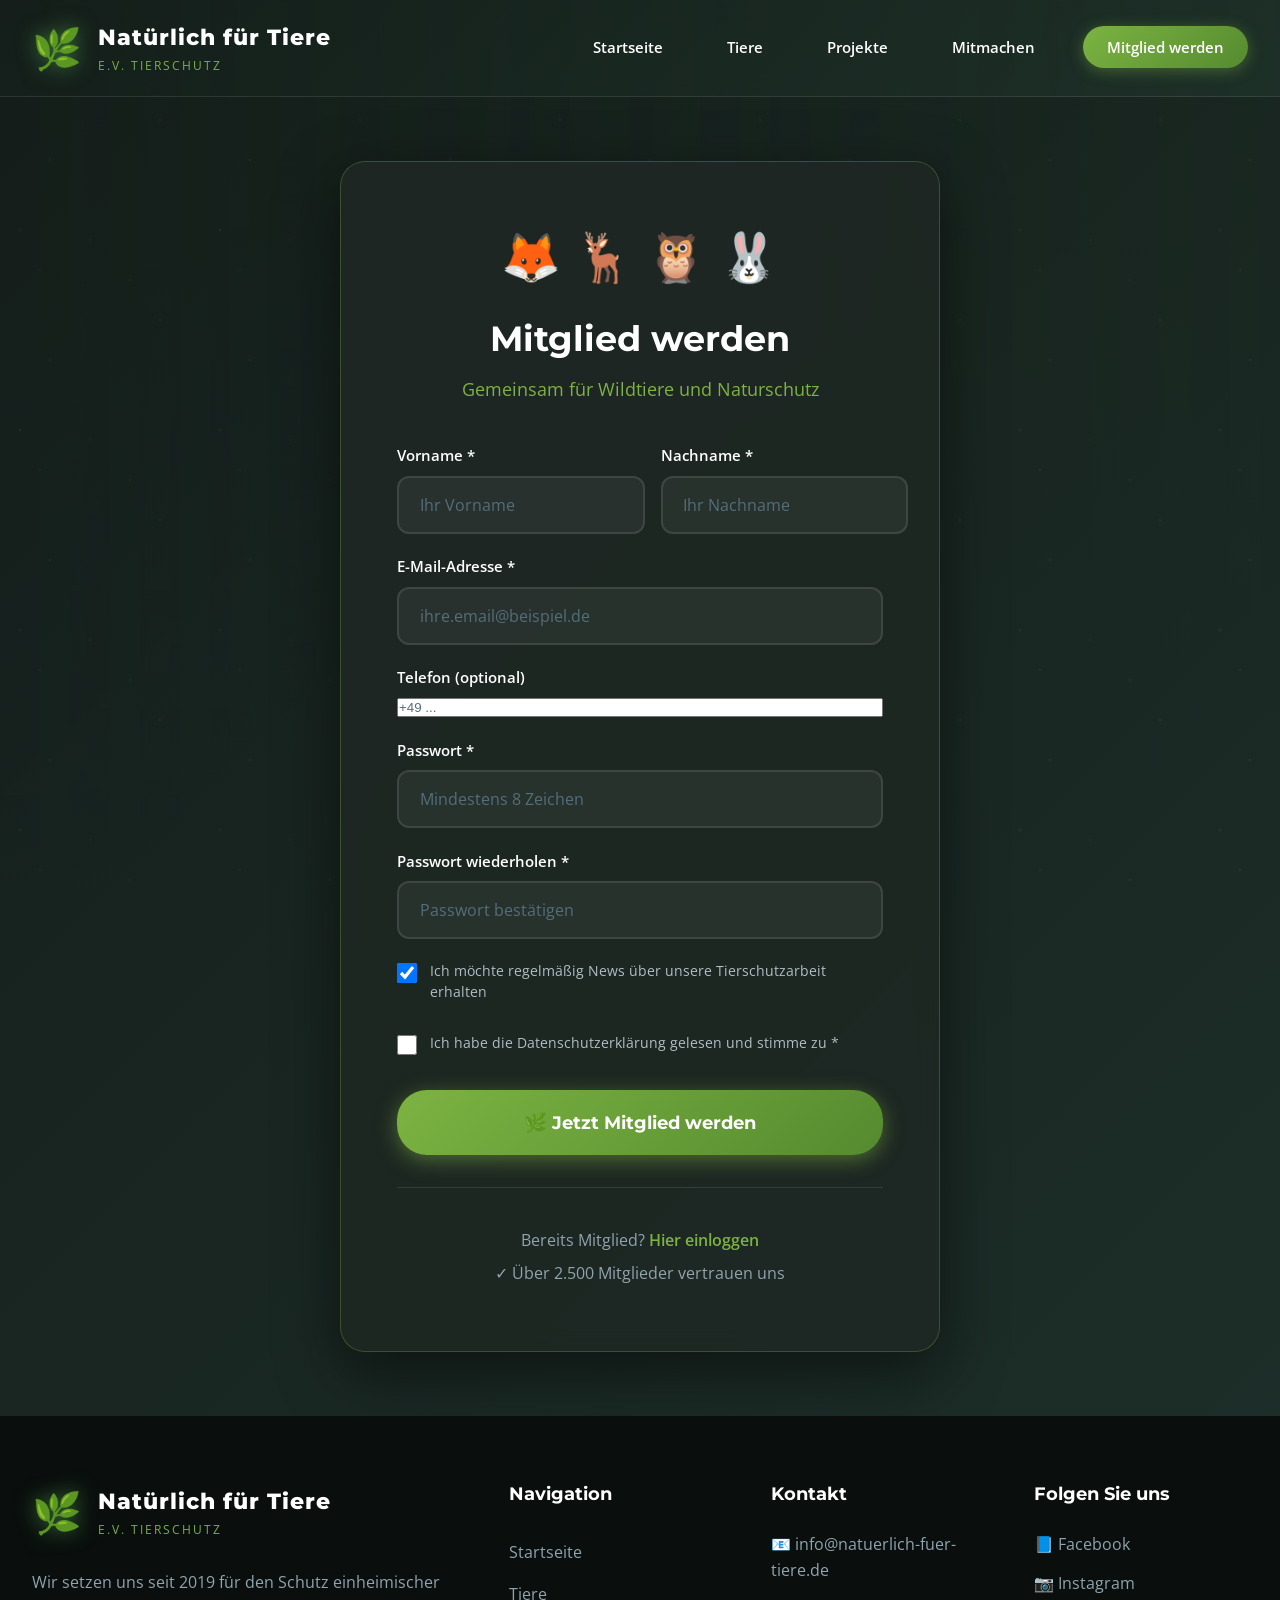
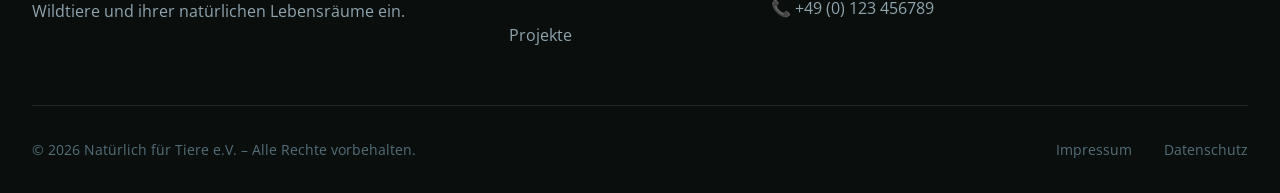
==== commit a7325f42: "Professionelles Design - echte Tierschutz-Organisation Co-authored-by: Qwen-Coder <qwen-coder@alibab" ====
--- a/anmelden.html
+++ b/anmelden.html
@@ -3,32 +3,35 @@
 <head>
     <meta charset="UTF-8">
     <meta name="viewport" content="width=device-width, initial-scale=1.0">
-    <title>Anmelden - Natürlich für Tiere</title>
+    <title>Mitglied werden - Natürlich für Tiere e.V.</title>
     <link rel="stylesheet" href="style.css">
     <link rel="preconnect" href="https://fonts.googleapis.com">
     <link rel="preconnect" href="https://fonts.gstatic.com" crossorigin>
-    <link href="https://fonts.googleapis.com/css2?family=Fredoka+One&family=Nunito:wght@400;600;700&display=swap" rel="stylesheet">
+    <link href="https://fonts.googleapis.com/css2?family=Montserrat:wght@400;600;700;800&family=Open+Sans:wght@400;600&display=swap" rel="stylesheet">
 </head>
 <body>
     <div class="forest-bg">
-        <div class="tree tree-1">🌲</div>
-        <div class="tree tree-2">🌲</div>
-        <div class="tree tree-3">🌲</div>
-        <div class="bush bush-1">🌿</div>
-        <div class="bush bush-2">🌿</div>
+        <div class="forest-layer forest-back"></div>
+        <div class="forest-layer forest-mid"></div>
+        <div class="forest-layer forest-front"></div>
+        <div class="fireflies"></div>
     </div>
 
     <header>
         <nav class="navigation">
             <div class="logo">
-                <span class="logo-icon">🦊</span>
-                <h1>Natürlich für Tiere</h1>
+                <div class="logo-symbol">🌿</div>
+                <div class="logo-text">
+                    <span class="logo-main">Natürlich für Tiere</span>
+                    <span class="logo-sub">e.V. Tierschutz</span>
+                </div>
             </div>
             <ul class="nav-links">
                 <li><a href="index.html">Startseite</a></li>
                 <li><a href="index.html#tiere">Tiere</a></li>
-                <li><a href="index.html#werbeanzeige">Werbeanzeige</a></li>
-                <li><a href="anmelden.html" class="btn-nav">Anmelden</a></li>
+                <li><a href="index.html#projekte">Projekte</a></li>
+                <li><a href="index.html#mitmachen">Mitmachen</a></li>
+                <li><a href="anmelden.html" class="btn-nav">Mitglied werden</a></li>
             </ul>
         </nav>
     </header>
@@ -40,26 +43,31 @@
                     <div class="register-animals">
                         <span>🦊</span><span>🦌</span><span>🦉</span><span>🐰</span>
                     </div>
-                    <h2>Werde Mitglied!</h2>
-                    <p class="register-slogan">Gemeinsam Wald, Wiese und Wildtiere bewahren</p>
+                    <h2>Mitglied werden</h2>
+                    <p class="register-slogan">Gemeinsam für Wildtiere und Naturschutz</p>
                 </div>
                 
                 <form class="register-form" action="#" method="post">
                     <div class="form-row">
                         <div class="form-group">
                             <label for="vorname">Vorname *</label>
-                            <input type="text" id="vorname" name="vorname" required placeholder="Dein Vorname">
+                            <input type="text" id="vorname" name="vorname" required placeholder="Ihr Vorname">
                         </div>
 
                         <div class="form-group">
                             <label for="nachname">Nachname *</label>
-                            <input type="text" id="nachname" name="nachname" required placeholder="Dein Nachname">
+                            <input type="text" id="nachname" name="nachname" required placeholder="Ihr Nachname">
                         </div>
                     </div>
 
                     <div class="form-group">
                         <label for="email">E-Mail-Adresse *</label>
-                        <input type="email" id="email" name="email" required placeholder="deine.email@beispiel.de">
+                        <input type="email" id="email" name="email" required placeholder="ihre.email@beispiel.de">
+                    </div>
+
+                    <div class="form-group">
+                        <label for="telefon">Telefon (optional)</label>
+                        <input type="tel" id="telefon" name="telefon" placeholder="+49 ...">
                     </div>
 
                     <div class="form-group">
@@ -69,12 +77,12 @@
 
                     <div class="form-group">
                         <label for="passwort-wiederholen">Passwort wiederholen *</label>
-                        <input type="password" id="passwort-wiederholen" name="passwort-wiederholen" required placeholder="Passwort erneut eingeben">
+                        <input type="password" id="passwort-wiederholen" name="passwort-wiederholen" required placeholder="Passwort bestätigen">
                     </div>
 
                     <div class="form-group checkbox-group">
-                        <input type="checkbox" id="newsletter" name="newsletter">
-                        <label for="newsletter">Ich möchte den Newsletter mit Tierschutz-News erhalten</label>
+                        <input type="checkbox" id="newsletter" name="newsletter" checked>
+                        <label for="newsletter">Ich möchte regelmäßig News über unsere Tierschutzarbeit erhalten</label>
                     </div>
 
                     <div class="form-group checkbox-group">
@@ -82,11 +90,12 @@
                         <label for="datenschutz">Ich habe die Datenschutzerklärung gelesen und stimme zu *</label>
                     </div>
 
-                    <button type="submit" class="btn-submit">🌿 Jetzt anmelden und Tiere schützen</button>
+                    <button type="submit" class="btn-submit">🌿 Jetzt Mitglied werden</button>
                 </form>
 
                 <div class="login-hint">
-                    <p>Bereits registriert? <a href="login.html">Hier einloggen</a></p>
+                    <p>Bereits Mitglied? <a href="login.html">Hier einloggen</a></p>
+                    <p class="member-benefit">✓ Über 2.500 Mitglieder vertrauen uns</p>
                 </div>
             </div>
         </section>
@@ -94,17 +103,43 @@
 
     <footer>
         <div class="footer-content">
-            <div class="footer-animals">
-                <span>🦊</span><span>🦌</span><span>🦉</span><span>🐰</span><span>🦔</span><span>🦅</span>
+            <div class="footer-main">
+                <div class="footer-about">
+                    <div class="logo">
+                        <div class="logo-symbol">🌿</div>
+                        <div class="logo-text">
+                            <span class="logo-main">Natürlich für Tiere</span>
+                            <span class="logo-sub">e.V. Tierschutz</span>
+                        </div>
+                    </div>
+                    <p>Wir setzen uns seit 2019 für den Schutz einheimischer Wildtiere und ihrer natürlichen Lebensräume ein.</p>
+                </div>
+                <div class="footer-links">
+                    <h4>Navigation</h4>
+                    <a href="index.html">Startseite</a>
+                    <a href="index.html#tiere">Tiere</a>
+                    <a href="index.html#projekte">Projekte</a>
+                </div>
+                <div class="footer-contact">
+                    <h4>Kontakt</h4>
+                    <p>📧 info@natuerlich-fuer-tiere.de</p>
+                    <p>📞 +49 (0) 123 456789</p>
+                </div>
+                <div class="footer-social">
+                    <h4>Folgen Sie uns</h4>
+                    <div class="social-links">
+                        <a href="#" class="social-link">📘 Facebook</a>
+                        <a href="#" class="social-link">📷 Instagram</a>
+                    </div>
+                </div>
             </div>
-            <h3>Natürlich für Tiere</h3>
-            <p class="footer-slogan">Wald, Wiese, Wildtiere – Wir wollen sie bewahren</p>
-            <div class="footer-links">
-                <a href="index.html">Startseite</a>
-                <a href="index.html#tiere">Tiere</a>
-                <a href="anmelden.html">Anmelden</a>
+            <div class="footer-bottom">
+                <p>&copy; 2026 Natürlich für Tiere e.V. – Alle Rechte vorbehalten.</p>
+                <div class="footer-legal">
+                    <a href="#">Impressum</a>
+                    <a href="#">Datenschutz</a>
+                </div>
             </div>
-            <p class="footer-note">&copy; 2026 – Eine Bildungswebsite für Deutschunterricht</p>
         </div>
     </footer>
 </body>
--- a/style.css
+++ b/style.css
@@ -1,4 +1,4 @@
-/* Modernes Reset */
+/* Reset & Base */
 * {
     margin: 0;
     padding: 0;
@@ -6,16 +6,14 @@
 }
 
 body {
-    font-family: 'Nunito', 'Segoe UI', Tahoma, Geneva, Verdana, sans-serif;
+    font-family: 'Open Sans', sans-serif;
     line-height: 1.6;
-    color: #2d3436;
-    background: linear-gradient(180deg, #d4e7d4 0%, #a8d5a8 50%, #7fb87f 100%);
-    min-height: 100vh;
+    color: #2c3e50;
+    background: #1a1a2e;
     overflow-x: hidden;
-    position: relative;
-}
-
-/* Forest Background Animation */
+}
+
+/* Illustrated Forest Background */
 .forest-bg {
     position: fixed;
     top: 0;
@@ -27,45 +25,81 @@
     overflow: hidden;
 }
 
-.tree {
+.forest-layer {
     position: absolute;
     bottom: 0;
-    font-size: 4rem;
-    opacity: 0.3;
-    animation: sway 3s ease-in-out infinite;
-}
-
-.tree-1 { left: 5%; animation-delay: 0s; }
-.tree-2 { left: 15%; animation-delay: 0.5s; font-size: 5rem; }
-.tree-3 { left: 85%; animation-delay: 1s; }
-.tree-4 { left: 92%; animation-delay: 1.5s; font-size: 4.5rem; }
-.tree-5 { left: 50%; animation-delay: 0.3s; opacity: 0.15; }
-
-.bush {
+    left: 0;
+    width: 100%;
+    height: 100%;
+    background-repeat: repeat-x;
+    background-position: bottom;
+}
+
+.forest-back {
+    background: 
+        linear-gradient(180deg, transparent 0%, rgba(26, 26, 46, 0.8) 100%),
+        repeating-linear-gradient(90deg, 
+            transparent 0px,
+            transparent 80px,
+            rgba(45, 60, 50, 0.3) 80px,
+            rgba(45, 60, 50, 0.3) 100px
+        );
+    opacity: 0.5;
+}
+
+.forest-mid {
+    background:
+        linear-gradient(180deg, transparent 0%, rgba(26, 26, 46, 0.9) 100%),
+        repeating-linear-gradient(90deg,
+            transparent 0px,
+            transparent 60px,
+            rgba(35, 50, 40, 0.5) 60px,
+            rgba(35, 50, 40, 0.5) 85px
+        );
+    opacity: 0.7;
+}
+
+.forest-front {
+    background:
+        linear-gradient(180deg, transparent 0%, rgba(26, 26, 46, 1) 100%),
+        repeating-linear-gradient(90deg,
+            transparent 0px,
+            transparent 40px,
+            rgba(25, 40, 30, 0.8) 40px,
+            rgba(25, 40, 30, 0.8) 70px
+        );
+}
+
+.fireflies {
     position: absolute;
-    bottom: 0;
-    font-size: 2.5rem;
-    opacity: 0.4;
-}
-
-.bush-1 { left: 25%; }
-.bush-2 { left: 70%; }
-.bush-3 { left: 45%; opacity: 0.2; }
-
-@keyframes sway {
-    0%, 100% { transform: rotate(-3deg); }
-    50% { transform: rotate(3deg); }
-}
-
-/* Header & Navigation */
+    width: 100%;
+    height: 100%;
+    background-image: 
+        radial-gradient(2px 2px at 20px 30px, rgba(255,255,200,0.8), transparent),
+        radial-gradient(2px 2px at 40px 70px, rgba(255,255,200,0.6), transparent),
+        radial-gradient(2px 2px at 50px 160px, rgba(255,255,200,0.7), transparent),
+        radial-gradient(2px 2px at 90px 40px, rgba(255,255,200,0.5), transparent),
+        radial-gradient(2px 2px at 130px 80px, rgba(255,255,200,0.6), transparent),
+        radial-gradient(2px 2px at 160px 120px, rgba(255,255,200,0.8), transparent);
+    background-size: 200px 200px;
+    animation: firefly 4s ease-in-out infinite;
+    opacity: 0.6;
+}
+
+@keyframes firefly {
+    0%, 100% { transform: translateY(0); opacity: 0.6; }
+    50% { transform: translateY(-20px); opacity: 0.8; }
+}
+
+/* Header */
 header {
-    background: linear-gradient(135deg, #1b4332 0%, #2d6a4f 50%, #40916c 100%);
+    background: linear-gradient(135deg, rgba(20,30,25,0.95) 0%, rgba(30,50,40,0.9) 100%);
+    backdrop-filter: blur(10px);
     padding: 1rem 0;
-    box-shadow: 0 4px 20px rgba(0,0,0,0.3);
     position: sticky;
     top: 0;
     z-index: 1000;
-    backdrop-filter: blur(10px);
+    border-bottom: 1px solid rgba(255,255,255,0.1);
 }
 
 .navigation {
@@ -80,32 +114,38 @@
 .logo {
     display: flex;
     align-items: center;
-    gap: 0.8rem;
-}
-
-.logo-icon {
-    font-size: 2.2rem;
-    animation: bounce 2s ease-in-out infinite;
-}
-
-@keyframes bounce {
-    0%, 100% { transform: translateY(0) rotate(0deg); }
-    25% { transform: translateY(-5px) rotate(-5deg); }
-    75% { transform: translateY(-5px) rotate(5deg); }
-}
-
-.logo h1 {
-    color: #fff;
-    font-family: 'Fredoka One', cursive;
-    font-size: 1.8rem;
-    text-shadow: 2px 2px 4px rgba(0,0,0,0.3);
+    gap: 1rem;
+}
+
+.logo-symbol {
+    font-size: 2.5rem;
+    filter: drop-shadow(0 0 10px rgba(100,200,100,0.5));
+}
+
+.logo-text {
+    display: flex;
+    flex-direction: column;
+}
+
+.logo-main {
+    font-family: 'Montserrat', sans-serif;
+    font-weight: 800;
+    font-size: 1.4rem;
+    color: #fff;
     letter-spacing: 1px;
+}
+
+.logo-sub {
+    font-size: 0.75rem;
+    color: #7cb342;
+    letter-spacing: 2px;
+    text-transform: uppercase;
 }
 
 .nav-links {
     list-style: none;
     display: flex;
-    gap: 1.5rem;
+    gap: 2rem;
     align-items: center;
 }
 
@@ -113,44 +153,53 @@
     color: #fff;
     text-decoration: none;
     font-weight: 600;
+    font-size: 0.95rem;
     transition: all 0.3s;
-    padding: 0.6rem 1.2rem;
-    border-radius: 25px;
-    font-size: 0.95rem;
+    padding: 0.5rem 1rem;
+    border-radius: 5px;
 }
 
 .nav-links a:hover {
-    background: rgba(255,255,255,0.2);
+    color: #7cb342;
+    background: rgba(124,179,66,0.1);
+}
+
+.btn-nav {
+    background: linear-gradient(135deg, #7cb342 0%, #558b2f 100%);
+    padding: 0.7rem 1.5rem !important;
+    border-radius: 25px !important;
+    box-shadow: 0 3px 15px rgba(124,179,66,0.4);
+}
+
+.btn-nav:hover {
     transform: translateY(-2px);
-}
-
-.btn-nav {
-    background: linear-gradient(135deg, #f4a261 0%, #e76f51 100%);
-    box-shadow: 0 3px 10px rgba(231,111,81,0.4);
-}
-
-.btn-nav:hover {
-    box-shadow: 0 5px 20px rgba(231,111,81,0.6);
+    box-shadow: 0 5px 25px rgba(124,179,66,0.6);
+}
+
+.mobile-menu-btn {
+    display: none;
+    background: none;
+    border: none;
+    color: #fff;
+    font-size: 1.5rem;
+    cursor: pointer;
 }
 
 /* Hero Section */
 .hero {
-    background: linear-gradient(135deg, rgba(27,67,50,0.9) 0%, rgba(45,106,79,0.85) 50%, rgba(64,145,108,0.8) 100%),
-                url('https://images.unsplash.com/photo-1448375240586-882707db888b?w=1920&h=1080&fit=crop');
-    background-size: cover;
-    background-position: center;
-    background-attachment: fixed;
-    min-height: 90vh;
-    display: grid;
-    grid-template-columns: 1fr 1fr;
-    gap: 4rem;
+    min-height: 100vh;
+    display: flex;
     align-items: center;
+    justify-content: center;
     padding: 6rem 2rem 4rem;
     position: relative;
     z-index: 1;
+    background: linear-gradient(135deg, rgba(20,30,25,0.8) 0%, rgba(30,50,40,0.7) 100%);
 }
 
 .hero-content {
+    max-width: 900px;
+    text-align: center;
     color: #fff;
 }
 
@@ -158,166 +207,133 @@
     display: inline-flex;
     align-items: center;
     gap: 0.5rem;
-    background: rgba(255,255,255,0.15);
-    backdrop-filter: blur(10px);
-    padding: 0.6rem 1.2rem;
+    background: rgba(124,179,66,0.2);
+    border: 1px solid rgba(124,179,66,0.5);
+    padding: 0.6rem 1.3rem;
     border-radius: 30px;
-    font-size: 0.9rem;
+    font-size: 0.85rem;
     font-weight: 600;
-    margin-bottom: 1.5rem;
-    border: 1px solid rgba(255,255,255,0.3);
+    margin-bottom: 2rem;
+    color: #a5d6a7;
 }
 
 .badge-icon {
-    font-size: 1.2rem;
-}
-
-.slogan-main {
-    font-family: 'Fredoka One', cursive;
-    font-size: 4.5rem;
-    color: #fff;
-    text-shadow: 3px 3px 6px rgba(0,0,0,0.5);
-    letter-spacing: 2px;
+    color: #ffd700;
+}
+
+.hero-title {
+    font-family: 'Montserrat', sans-serif;
+    font-weight: 800;
+    font-size: 5rem;
+    line-height: 1.1;
     margin-bottom: 1rem;
-    line-height: 1.1;
-}
-
-.slogan-divider {
-    width: 150px;
-    height: 6px;
-    background: linear-gradient(90deg, #f4a261, #e76f51, #f4a261);
-    margin: 1.5rem 0;
+    background: linear-gradient(135deg, #fff 0%, #a5d6a7 50%, #7cb342 100%);
+    -webkit-background-clip: text;
+    -webkit-text-fill-color: transparent;
+    background-clip: text;
+    text-shadow: none;
+}
+
+.title-divider {
+    width: 200px;
+    height: 5px;
+    background: linear-gradient(90deg, transparent, #7cb342, transparent);
+    margin: 1.5rem auto;
     border-radius: 3px;
-    animation: shimmer 2s infinite;
-}
-
-@keyframes shimmer {
-    0% { background-position: -200% 0; }
-    100% { background-position: 200% 0; }
-}
-
-.slogan-sub {
-    font-size: 2.2rem;
-    color: #d8f3dc;
+}
+
+.hero-subtitle {
+    font-size: 2rem;
+    color: #a5d6a7;
     font-weight: 300;
     margin-bottom: 1.5rem;
-}
-
-.hero-description {
+    letter-spacing: 3px;
+}
+
+.hero-text {
     font-size: 1.2rem;
-    color: #b7e4c7;
-    margin-bottom: 2.5rem;
-    max-width: 500px;
+    color: #b0bec5;
+    margin-bottom: 3rem;
     line-height: 1.8;
-}
-
-.hero-buttons {
-    display: flex;
-    gap: 1rem;
+    max-width: 700px;
+    margin-left: auto;
+    margin-right: auto;
+}
+
+.hero-cta {
+    display: flex;
+    gap: 1.5rem;
+    justify-content: center;
     flex-wrap: wrap;
-    margin-bottom: 3rem;
-}
-
-.btn-hero {
+    margin-bottom: 4rem;
+}
+
+.btn-primary {
     display: inline-block;
-    background: linear-gradient(135deg, #f4a261 0%, #e76f51 100%);
-    color: #fff;
-    padding: 1rem 2.5rem;
+    background: linear-gradient(135deg, #7cb342 0%, #558b2f 100%);
+    color: #fff;
+    padding: 1.2rem 2.8rem;
     border-radius: 50px;
     text-decoration: none;
     font-weight: 700;
     font-size: 1.1rem;
-    box-shadow: 0 6px 25px rgba(231,111,81,0.5);
+    font-family: 'Montserrat', sans-serif;
+    box-shadow: 0 6px 25px rgba(124,179,66,0.5);
     transition: all 0.3s;
     border: none;
     cursor: pointer;
 }
 
-.btn-hero:hover {
-    transform: translateY(-3px) scale(1.05);
-    box-shadow: 0 10px 35px rgba(231,111,81,0.7);
-}
-
-.btn-hero-outline {
+.btn-primary:hover {
+    transform: translateY(-3px);
+    box-shadow: 0 10px 35px rgba(124,179,66,0.7);
+}
+
+.btn-secondary {
     display: inline-block;
     background: transparent;
     color: #fff;
-    padding: 1rem 2.5rem;
+    padding: 1.2rem 2.8rem;
     border-radius: 50px;
     text-decoration: none;
     font-weight: 700;
     font-size: 1.1rem;
-    border: 3px solid rgba(255,255,255,0.5);
+    font-family: 'Montserrat', sans-serif;
+    border: 2px solid rgba(255,255,255,0.3);
     transition: all 0.3s;
 }
 
-.btn-hero-outline:hover {
-    background: rgba(255,255,255,0.1);
-    border-color: #fff;
+.btn-secondary:hover {
+    border-color: #7cb342;
+    color: #7cb342;
     transform: translateY(-3px);
 }
 
 .hero-stats {
     display: flex;
-    gap: 3rem;
-    margin-top: 2rem;
-}
-
-.stat {
+    gap: 4rem;
+    justify-content: center;
+    flex-wrap: wrap;
+}
+
+.stat-item {
     text-align: center;
 }
 
-.stat-number {
+.stat-value {
     display: block;
-    font-family: 'Fredoka One', cursive;
-    font-size: 2.5rem;
-    color: #f4a261;
-    text-shadow: 2px 2px 4px rgba(0,0,0,0.3);
+    font-family: 'Montserrat', sans-serif;
+    font-weight: 800;
+    font-size: 3rem;
+    color: #7cb342;
+    margin-bottom: 0.3rem;
 }
 
 .stat-label {
     font-size: 0.9rem;
-    color: #b7e4c7;
+    color: #90a4ae;
     text-transform: uppercase;
     letter-spacing: 1px;
-}
-
-.hero-image {
-    display: flex;
-    justify-content: center;
-    align-items: center;
-}
-
-.image-card {
-    position: relative;
-    border-radius: 20px;
-    overflow: hidden;
-    box-shadow: 0 20px 60px rgba(0,0,0,0.4);
-    transform: rotate(3deg);
-    transition: transform 0.3s;
-}
-
-.image-card:hover {
-    transform: rotate(0deg) scale(1.02);
-}
-
-.hero-img {
-    width: 500px;
-    height: 400px;
-    object-fit: cover;
-    display: block;
-}
-
-.image-overlay {
-    position: absolute;
-    bottom: 0;
-    left: 0;
-    right: 0;
-    background: linear-gradient(transparent, rgba(0,0,0,0.8));
-    padding: 2rem 1.5rem 1.5rem;
-    color: #fff;
-    font-weight: 600;
-    font-size: 1.2rem;
 }
 
 /* Section Headers */
@@ -326,42 +342,30 @@
     margin-bottom: 4rem;
 }
 
-.section-badge {
+.section-tag {
     display: inline-block;
-    background: linear-gradient(135deg, #2d6a4f 0%, #40916c 100%);
+    background: linear-gradient(135deg, #7cb342 0%, #558b2f 100%);
     color: #fff;
     padding: 0.6rem 1.5rem;
     border-radius: 30px;
     font-weight: 600;
-    font-size: 0.95rem;
+    font-size: 0.9rem;
     margin-bottom: 1rem;
-    box-shadow: 0 4px 15px rgba(45,106,79,0.4);
-}
-
-.section-badge-light {
-    display: inline-block;
-    background: linear-gradient(135deg, #f4a261 0%, #e76f51 100%);
-    color: #fff;
-    padding: 0.6rem 1.5rem;
-    border-radius: 30px;
-    font-weight: 600;
-    font-size: 0.95rem;
+    box-shadow: 0 4px 15px rgba(124,179,66,0.4);
+}
+
+.section-header h2 {
+    font-family: 'Montserrat', sans-serif;
+    font-weight: 700;
+    font-size: 3rem;
+    color: #fff;
     margin-bottom: 1rem;
-    box-shadow: 0 4px 15px rgba(231,111,81,0.4);
-}
-
-.section-header h2 {
-    font-family: 'Fredoka One', cursive;
-    font-size: 3rem;
-    color: #1b4332;
-    margin-bottom: 1rem;
-    text-shadow: 1px 1px 2px rgba(0,0,0,0.1);
-}
-
-.section-description {
-    font-size: 1.2rem;
-    color: #555;
-    max-width: 700px;
+}
+
+.section-header p {
+    font-size: 1.15rem;
+    color: #b0bec5;
+    max-width: 650px;
     margin: 0 auto;
 }
 
@@ -374,443 +378,459 @@
     z-index: 1;
 }
 
-.animal-cards {
+.animal-grid {
     display: grid;
     grid-template-columns: repeat(auto-fit, minmax(320px, 1fr));
     gap: 2.5rem;
 }
 
 .animal-card {
-    background: #fff;
+    background: rgba(30,40,35,0.8);
     border-radius: 20px;
     overflow: hidden;
-    box-shadow: 0 10px 40px rgba(0,0,0,0.15);
+    border: 1px solid rgba(124,179,66,0.2);
     transition: all 0.4s;
-    border: 2px solid transparent;
+    backdrop-filter: blur(10px);
+}
+
+.animal-card.large {
+    grid-row: span 2;
 }
 
 .animal-card:hover {
-    transform: translateY(-15px);
-    border-color: #40916c;
-    box-shadow: 0 20px 60px rgba(64,145,108,0.3);
-}
-
-.animal-card.featured {
-    grid-row: span 2;
-}
-
-.animal-card.featured .animal-card-image {
-    height: 350px;
-}
-
-.animal-card-image {
+    transform: translateY(-10px);
+    border-color: rgba(124,179,66,0.5);
+    box-shadow: 0 20px 60px rgba(124,179,66,0.2);
+}
+
+.animal-img-wrapper {
     position: relative;
-    height: 220px;
+    height: 280px;
     overflow: hidden;
 }
 
-.animal-card-image img {
+.animal-card.large .animal-img-wrapper {
+    height: 400px;
+}
+
+.animal-img-wrapper img {
     width: 100%;
     height: 100%;
     object-fit: cover;
     transition: transform 0.4s;
 }
 
-.animal-card:hover .animal-card-image img {
+.animal-card:hover .animal-img-wrapper img {
     transform: scale(1.1);
 }
 
-.animal-badge {
+.animal-status {
     position: absolute;
     top: 1rem;
     right: 1rem;
-    background: linear-gradient(135deg, #f4a261 0%, #e76f51 100%);
+    background: rgba(124,179,66,0.9);
     color: #fff;
     padding: 0.4rem 1rem;
     border-radius: 20px;
-    font-size: 0.85rem;
-    font-weight: 700;
-    box-shadow: 0 3px 10px rgba(231,111,81,0.4);
-}
-
-.animal-card-content {
+    font-size: 0.8rem;
+    font-weight: 700;
+}
+
+.animal-info {
     padding: 1.8rem;
 }
 
-.animal-card-content h3 {
-    color: #1b4332;
-    font-family: 'Fredoka One', cursive;
-    font-size: 1.6rem;
+.animal-info h3 {
+    font-family: 'Montserrat', sans-serif;
+    font-weight: 700;
+    font-size: 1.5rem;
+    color: #fff;
     margin-bottom: 0.3rem;
 }
 
-.animal-latin {
-    color: #888;
+.latin-name {
+    color: #7cb342;
     font-style: italic;
     font-size: 0.9rem;
+    display: block;
     margin-bottom: 1rem;
 }
 
-.animal-card-content p {
-    color: #555;
+.animal-info p {
+    color: #b0bec5;
     line-height: 1.7;
     margin-bottom: 1.2rem;
 }
 
-.animal-info {
+.animal-details {
     display: flex;
     flex-wrap: wrap;
-    gap: 1rem;
-    padding-top: 1rem;
-    border-top: 2px solid #e8f5e9;
-}
-
-.animal-info span {
+    gap: 0.8rem;
+    margin-bottom: 1.2rem;
+    padding-bottom: 1.2rem;
+    border-bottom: 1px solid rgba(255,255,255,0.1);
+}
+
+.animal-details span {
     font-size: 0.85rem;
-    color: #666;
-    background: #f0f7f0;
+    color: #90a4ae;
+    background: rgba(255,255,255,0.05);
     padding: 0.4rem 0.8rem;
     border-radius: 15px;
 }
 
-/* Werbeanzeige Section */
-.ad-section {
-    background: linear-gradient(135deg, #1b4332 0%, #2d6a4f 100%);
+.btn-small {
+    color: #7cb342;
+    text-decoration: none;
+    font-weight: 600;
+    font-size: 0.9rem;
+    transition: all 0.3s;
+}
+
+.btn-small:hover {
+    color: #a5d6a7;
+}
+
+/* Projects Section */
+.projects-section {
+    background: rgba(20,30,25,0.5);
     padding: 6rem 2rem;
     position: relative;
     z-index: 1;
 }
 
-.ad-section .section-header h2 {
-    color: #fff;
-}
-
-.ad-section .section-description {
-    color: #b7e4c7;
-}
-
-.ad-container {
+.projects-grid {
+    max-width: 1400px;
+    margin: 0 auto;
+    display: grid;
+    grid-template-columns: repeat(auto-fit, minmax(350px, 1fr));
+    gap: 2.5rem;
+}
+
+.project-card {
+    background: rgba(30,40,35,0.8);
+    border-radius: 20px;
+    overflow: hidden;
+    border: 1px solid rgba(124,179,66,0.2);
+    transition: all 0.4s;
+    backdrop-filter: blur(10px);
+}
+
+.project-card:hover {
+    transform: translateY(-10px);
+    box-shadow: 0 20px 60px rgba(124,179,66,0.2);
+}
+
+.project-img {
+    height: 220px;
+    overflow: hidden;
+}
+
+.project-img img {
+    width: 100%;
+    height: 100%;
+    object-fit: cover;
+    transition: transform 0.4s;
+}
+
+.project-card:hover .project-img img {
+    transform: scale(1.1);
+}
+
+.project-content {
+    padding: 2rem;
+}
+
+.project-content h3 {
+    font-family: 'Montserrat', sans-serif;
+    font-weight: 700;
+    font-size: 1.4rem;
+    color: #fff;
+    margin-bottom: 1rem;
+}
+
+.project-content p {
+    color: #b0bec5;
+    margin-bottom: 1.5rem;
+    line-height: 1.7;
+}
+
+.project-progress {
+    margin-bottom: 1.5rem;
+}
+
+.progress-bar {
+    height: 8px;
+    background: rgba(255,255,255,0.1);
+    border-radius: 4px;
+    overflow: hidden;
+    margin-bottom: 0.5rem;
+}
+
+.progress-fill {
+    height: 100%;
+    background: linear-gradient(90deg, #7cb342, #a5d6a7);
+    border-radius: 4px;
+    transition: width 1s ease;
+}
+
+.project-progress span {
+    font-size: 0.85rem;
+    color: #7cb342;
+    font-weight: 600;
+}
+
+.btn-project {
+    display: inline-block;
+    background: linear-gradient(135deg, #7cb342 0%, #558b2f 100%);
+    color: #fff;
+    padding: 0.8rem 1.8rem;
+    border-radius: 25px;
+    text-decoration: none;
+    font-weight: 600;
+    font-size: 0.95rem;
+    transition: all 0.3s;
+    width: 100%;
+    text-align: center;
+}
+
+.btn-project:hover {
+    transform: translateY(-2px);
+    box-shadow: 0 5px 20px rgba(124,179,66,0.5);
+}
+
+/* Join Section */
+.join-section {
+    padding: 6rem 2rem;
+    position: relative;
+    z-index: 1;
+}
+
+.join-content {
     max-width: 1200px;
     margin: 0 auto;
     display: grid;
     grid-template-columns: 1fr 1fr;
-    gap: 3rem;
-}
-
-.ad-example {
-    background: #fff;
-    border-radius: 25px;
-    overflow: hidden;
-    box-shadow: 0 20px 60px rgba(0,0,0,0.4);
-}
-
-.ad-label {
-    background: linear-gradient(135deg, #f4a261 0%, #e76f51 100%);
-    color: #fff;
-    padding: 0.8rem;
-    text-align: center;
-    font-weight: 700;
-    font-size: 0.95rem;
-}
-
-.ad-banner {
-    padding: 2rem;
-}
-
-.ad-banner-header {
-    background: linear-gradient(135deg, #40916c 0%, #52b788 100%);
-    padding: 1rem;
-    border-radius: 12px;
+    gap: 4rem;
+    align-items: center;
+}
+
+.join-text .section-tag {
+    margin-bottom: 1rem;
+}
+
+.join-text h2 {
+    font-family: 'Montserrat', sans-serif;
+    font-weight: 700;
+    font-size: 2.8rem;
+    color: #fff;
     margin-bottom: 1.5rem;
 }
 
-.ad-logo {
-    color: #fff;
-    font-weight: 700;
-    font-size: 1.2rem;
-}
-
-.ad-main-content {
-    text-align: center;
-}
-
-.ad-headline {
-    font-size: 1.4rem;
-    color: #1b4332;
-    margin-bottom: 1rem;
-    font-weight: 700;
-}
-
-.ad-animals-showcase {
-    font-size: 2.5rem;
-    margin-bottom: 1rem;
-}
-
-.ad-body-text {
-    color: #333;
-    margin-bottom: 1.5rem;
-    line-height: 1.7;
-}
-
-.ad-benefits {
-    background: #e8f5e9;
-    border-radius: 12px;
-    padding: 1.5rem;
-    margin-bottom: 1.5rem;
-}
-
-.benefit-item {
-    color: #2d6a4f;
-    font-weight: 600;
-    padding: 0.5rem 0;
-    text-align: left;
-}
-
-.ad-cta-button {
-    background: linear-gradient(135deg, #f4a261 0%, #e76f51 100%);
-    color: #fff;
-    border: none;
-    padding: 1rem 2.5rem;
-    font-size: 1.2rem;
-    font-weight: 700;
-    border-radius: 30px;
-    cursor: pointer;
-    box-shadow: 0 5px 20px rgba(231,111,81,0.5);
-    transition: all 0.3s;
-}
-
-.ad-cta-button:hover {
-    transform: scale(1.05);
-    box-shadow: 0 8px 30px rgba(231,111,81,0.7);
-}
-
-.ad-disclaimer {
-    font-size: 0.75rem;
-    color: #999;
-    margin-top: 1rem;
-}
-
-/* Analysis Section */
-.analysis-section {
-    background: #fff;
-    border-radius: 25px;
-    padding: 2.5rem;
-    box-shadow: 0 20px 60px rgba(0,0,0,0.4);
-}
-
-.analysis-section h3 {
-    color: #1b4332;
-    font-family: 'Fredoka One', cursive;
-    font-size: 1.8rem;
+.join-text p {
+    color: #b0bec5;
+    font-size: 1.1rem;
     margin-bottom: 2rem;
-    text-align: center;
-}
-
-.analysis-grid {
-    display: flex;
-    flex-direction: column;
-    gap: 1.2rem;
-}
-
-.analysis-item {
-    display: flex;
-    align-items: center;
-    gap: 1.2rem;
-    background: linear-gradient(135deg, #f0f7f0 0%, #e8f5e9 100%);
-    padding: 1.5rem;
-    border-radius: 15px;
-    border-left: 5px solid #40916c;
-    transition: all 0.3s;
-}
-
-.analysis-item:hover {
-    background: linear-gradient(135deg, #e8f5e9 0%, #d4edda 100%);
-    transform: translateX(8px);
-    box-shadow: 0 5px 20px rgba(64,145,108,0.2);
-}
-
-.analysis-number {
-    background: linear-gradient(135deg, #40916c 0%, #52b788 100%);
-    color: #fff;
-    width: 50px;
-    height: 50px;
-    border-radius: 50%;
-    display: flex;
-    align-items: center;
-    justify-content: center;
-    font-weight: 700;
-    font-size: 1.4rem;
-    flex-shrink: 0;
-    box-shadow: 0 3px 10px rgba(64,145,108,0.4);
-}
-
-.analysis-content strong {
-    color: #2d6a4f;
-    font-size: 1.1rem;
-    display: block;
-    margin-bottom: 0.3rem;
-}
-
-.analysis-content p {
-    color: #666;
-    font-size: 0.95rem;
-}
-
-/* CTA Section */
-.cta-section {
-    background: linear-gradient(135deg, #f4a261 0%, #e76f51 100%),
-                url('https://images.unsplash.com/photo-1511497584788-876760111969?w=1920&h=1080&fit=crop');
-    background-size: cover;
-    background-position: center;
-    background-attachment: fixed;
-    padding: 6rem 2rem;
-    text-align: center;
-    position: relative;
-    z-index: 1;
-}
-
-.cta-content {
-    max-width: 800px;
-    margin: 0 auto;
-    color: #fff;
-}
-
-.cta-icon {
-    font-size: 5rem;
-    margin-bottom: 1rem;
-    animation: bounce 2s ease-in-out infinite;
-}
-
-.cta-content h2 {
-    font-family: 'Fredoka One', cursive;
-    font-size: 3rem;
-    margin-bottom: 1rem;
-    text-shadow: 2px 2px 4px rgba(0,0,0,0.3);
-}
-
-.cta-content p {
-    font-size: 1.3rem;
+    line-height: 1.8;
+}
+
+.benefits-list {
+    list-style: none;
     margin-bottom: 2.5rem;
-    text-shadow: 1px 1px 2px rgba(0,0,0,0.2);
-}
-
-.cta-buttons {
+}
+
+.benefits-list li {
+    color: #b0bec5;
+    padding: 0.7rem 0;
+    font-size: 1.05rem;
+}
+
+.join-buttons {
     display: flex;
     gap: 1rem;
-    justify-content: center;
     flex-wrap: wrap;
 }
 
-.btn-cta {
+.btn-outline {
     display: inline-block;
-    background: #fff;
-    color: #e76f51;
-    padding: 1.2rem 3rem;
+    background: transparent;
+    color: #fff;
+    padding: 1.2rem 2.8rem;
     border-radius: 50px;
     text-decoration: none;
     font-weight: 700;
-    font-size: 1.2rem;
-    box-shadow: 0 8px 25px rgba(0,0,0,0.3);
+    font-size: 1.1rem;
+    font-family: 'Montserrat', sans-serif;
+    border: 2px solid rgba(255,255,255,0.3);
     transition: all 0.3s;
 }
 
-.btn-cta:hover {
-    transform: scale(1.1);
-    box-shadow: 0 12px 40px rgba(0,0,0,0.4);
-}
-
-.btn-cta-outline {
-    display: inline-block;
-    background: transparent;
-    color: #fff;
-    padding: 1.2rem 3rem;
-    border-radius: 50px;
-    text-decoration: none;
-    font-weight: 700;
-    font-size: 1.2rem;
-    border: 3px solid #fff;
-    transition: all 0.3s;
-}
-
-.btn-cta-outline:hover {
-    background: rgba(255,255,255,0.2);
-    transform: scale(1.05);
-}
-
-/* Footer */
-footer {
-    background: linear-gradient(135deg, #0d2818 0%, #1b4332 100%);
+.btn-outline:hover {
+    border-color: #7cb342;
+    color: #7cb342;
+    transform: translateY(-3px);
+}
+
+.join-image img {
+    width: 100%;
+    border-radius: 20px;
+    box-shadow: 0 20px 60px rgba(0,0,0,0.4);
+}
+
+/* Trust Section */
+.trust-section {
+    background: rgba(30,40,35,0.8);
     padding: 4rem 2rem;
     position: relative;
     z-index: 1;
+    border-top: 1px solid rgba(124,179,66,0.2);
+    border-bottom: 1px solid rgba(124,179,66,0.2);
+}
+
+.trust-content {
+    max-width: 1200px;
+    margin: 0 auto;
+    text-align: center;
+}
+
+.trust-content h3 {
+    font-family: 'Montserrat', sans-serif;
+    font-weight: 700;
+    font-size: 2rem;
+    color: #fff;
+    margin-bottom: 2.5rem;
+}
+
+.trust-badges {
+    display: flex;
+    justify-content: center;
+    gap: 3rem;
+    flex-wrap: wrap;
+}
+
+.trust-badge {
+    display: flex;
+    flex-direction: column;
+    align-items: center;
+    gap: 0.5rem;
+}
+
+.trust-badge .badge-icon {
+    font-size: 3rem;
+}
+
+.trust-badge span {
+    color: #b0bec5;
+    font-weight: 600;
+    font-size: 0.95rem;
+}
+
+/* Footer */
+footer {
+    background: rgba(10,15,12,0.95);
+    padding: 4rem 2rem 2rem;
+    position: relative;
+    z-index: 1;
 }
 
 .footer-content {
     max-width: 1400px;
     margin: 0 auto;
-    text-align: center;
-    color: #fff;
-}
-
-.footer-animals {
-    font-size: 2.5rem;
+}
+
+.footer-main {
+    display: grid;
+    grid-template-columns: 2fr 1fr 1fr 1fr;
+    gap: 3rem;
+    margin-bottom: 3rem;
+}
+
+.footer-about .logo {
     margin-bottom: 1.5rem;
 }
 
-.footer-animals span {
-    margin: 0 0.5rem;
-    display: inline-block;
-    transition: transform 0.3s;
-}
-
-.footer-animals span:hover {
-    transform: scale(1.3) rotate(10deg);
-}
-
-.footer-content h3 {
-    font-family: 'Fredoka One', cursive;
-    font-size: 2rem;
-    margin-bottom: 0.5rem;
-}
-
-.footer-slogan {
-    color: #b7e4c7;
+.footer-about p {
+    color: #90a4ae;
+    line-height: 1.8;
+}
+
+.footer-links h4,
+.footer-contact h4,
+.footer-social h4 {
+    font-family: 'Montserrat', sans-serif;
+    font-weight: 700;
     font-size: 1.1rem;
-    margin-bottom: 2rem;
-}
-
-.footer-links {
-    display: flex;
-    justify-content: center;
+    color: #fff;
+    margin-bottom: 1.5rem;
+}
+
+.footer-links a {
+    display: block;
+    color: #90a4ae;
+    text-decoration: none;
+    padding: 0.5rem 0;
+    transition: all 0.3s;
+}
+
+.footer-links a:hover {
+    color: #7cb342;
+    padding-left: 5px;
+}
+
+.footer-contact p {
+    color: #90a4ae;
+    margin-bottom: 0.8rem;
+}
+
+.social-links {
+    display: flex;
+    flex-direction: column;
+    gap: 0.8rem;
+}
+
+.social-link {
+    color: #90a4ae;
+    text-decoration: none;
+    transition: all 0.3s;
+}
+
+.social-link:hover {
+    color: #7cb342;
+}
+
+.footer-bottom {
+    display: flex;
+    justify-content: space-between;
+    align-items: center;
+    padding-top: 2rem;
+    border-top: 1px solid rgba(255,255,255,0.1);
+}
+
+.footer-bottom p {
+    color: #546e7a;
+    font-size: 0.9rem;
+}
+
+.footer-legal {
+    display: flex;
     gap: 2rem;
-    flex-wrap: wrap;
-    margin-bottom: 2rem;
-}
-
-.footer-links a {
-    color: #fff;
+}
+
+.footer-legal a {
+    color: #546e7a;
     text-decoration: none;
-    font-weight: 600;
+    font-size: 0.9rem;
     transition: all 0.3s;
-    padding: 0.5rem 1rem;
-    border-radius: 20px;
-}
-
-.footer-links a:hover {
-    background: rgba(255,255,255,0.1);
-    color: #f4a261;
-}
-
-.footer-note {
-    font-size: 0.9rem;
-    color: #888;
-    margin: 0.5rem 0;
+}
+
+.footer-legal a:hover {
+    color: #7cb342;
 }
 
 /* Register Section */
 .register-section {
-    background: linear-gradient(135deg, #d4edda 0%, #a8d5a8 50%, #7fb87f 100%);
-    min-height: calc(100vh - 180px);
+    background: linear-gradient(135deg, rgba(20,30,25,0.9) 0%, rgba(30,50,40,0.85) 100%);
+    min-height: calc(100vh - 100px);
     display: flex;
     align-items: center;
     justify-content: center;
@@ -820,13 +840,14 @@
 }
 
 .register-container {
-    background: #fff;
+    background: rgba(30,40,35,0.95);
     border-radius: 25px;
-    box-shadow: 0 20px 60px rgba(0,0,0,0.25);
+    box-shadow: 0 20px 60px rgba(0,0,0,0.5);
     padding: 3.5rem;
     max-width: 600px;
     width: 100%;
-    border: 3px solid #40916c;
+    border: 1px solid rgba(124,179,66,0.3);
+    backdrop-filter: blur(10px);
 }
 
 .register-header {
@@ -841,23 +862,18 @@
 
 .register-animals span {
     margin: 0 0.4rem;
-    display: inline-block;
-    animation: bounce 2s ease-in-out infinite;
-}
-
-.register-animals span:nth-child(2) { animation-delay: 0.2s; }
-.register-animals span:nth-child(3) { animation-delay: 0.4s; }
-.register-animals span:nth-child(4) { animation-delay: 0.6s; }
+}
 
 .register-container h2 {
-    color: #1b4332;
-    font-family: 'Fredoka One', cursive;
-    font-size: 2.5rem;
+    font-family: 'Montserrat', sans-serif;
+    font-weight: 700;
+    font-size: 2.2rem;
+    color: #fff;
     margin-bottom: 0.5rem;
 }
 
 .register-slogan {
-    color: #666;
+    color: #7cb342;
     font-size: 1.1rem;
 }
 
@@ -879,8 +895,8 @@
 }
 
 .form-group label {
-    color: #333;
-    font-weight: 700;
+    color: #fff;
+    font-weight: 600;
     margin-bottom: 0.5rem;
     font-size: 0.95rem;
 }
@@ -889,19 +905,24 @@
 .form-group input[type="email"],
 .form-group input[type="password"] {
     padding: 1rem 1.3rem;
-    border: 2px solid #ddd;
+    border: 2px solid rgba(255,255,255,0.1);
     border-radius: 12px;
     font-size: 1rem;
     transition: all 0.3s;
-    background: #fafafa;
+    background: rgba(255,255,255,0.05);
     font-family: inherit;
+    color: #fff;
 }
 
 .form-group input:focus {
     outline: none;
-    border-color: #40916c;
-    background: #fff;
-    box-shadow: 0 0 0 4px rgba(64,145,108,0.15);
+    border-color: #7cb342;
+    background: rgba(255,255,255,0.1);
+    box-shadow: 0 0 0 4px rgba(124,179,66,0.15);
+}
+
+.form-group input::placeholder {
+    color: #546e7a;
 }
 
 .checkbox-group {
@@ -920,41 +941,42 @@
 .checkbox-group label {
     font-weight: normal;
     font-size: 0.9rem;
-    color: #555;
+    color: #b0bec5;
     cursor: pointer;
     line-height: 1.5;
 }
 
 .btn-submit {
-    background: linear-gradient(135deg, #40916c 0%, #52b788 100%);
+    background: linear-gradient(135deg, #7cb342 0%, #558b2f 100%);
     color: #fff;
     border: none;
     padding: 1.3rem 2.5rem;
-    font-size: 1.2rem;
-    font-weight: 700;
+    font-size: 1.15rem;
+    font-weight: 700;
+    font-family: 'Montserrat', sans-serif;
     border-radius: 30px;
     cursor: pointer;
     transition: all 0.3s;
     margin-top: 0.5rem;
-    box-shadow: 0 5px 20px rgba(64,145,108,0.4);
+    box-shadow: 0 5px 20px rgba(124,179,66,0.5);
 }
 
 .btn-submit:hover {
-    transform: scale(1.05);
-    box-shadow: 0 8px 30px rgba(64,145,108,0.6);
+    transform: translateY(-3px);
+    box-shadow: 0 8px 30px rgba(124,179,66,0.7);
 }
 
 .login-hint {
     text-align: center;
     margin-top: 2rem;
     padding-top: 2rem;
-    border-top: 2px solid #e8f5e9;
+    border-top: 1px solid rgba(255,255,255,0.1);
 }
 
 .login-hint a {
-    color: #40916c;
+    color: #7cb342;
     text-decoration: none;
-    font-weight: 700;
+    font-weight: 600;
 }
 
 .login-hint a:hover {
@@ -963,101 +985,76 @@
 
 .login-hint p {
     margin: 0.5rem 0;
-    color: #666;
-}
-
-/* Responsive Design */
+    color: #90a4ae;
+}
+
+/* Responsive */
 @media (max-width: 1024px) {
-    .hero {
+    .hero-title {
+        font-size: 3.5rem;
+    }
+
+    .join-content {
         grid-template-columns: 1fr;
-        text-align: center;
-    }
-
-    .hero-content {
-        order: 2;
-    }
-
-    .hero-image {
-        order: 1;
-    }
-
-    .hero-description {
-        margin: 0 auto 2.5rem;
-    }
-
-    .hero-buttons {
-        justify-content: center;
-    }
-
-    .hero-stats {
-        justify-content: center;
-    }
-
-    .hero-img {
-        width: 100%;
-        max-width: 500px;
-        height: 350px;
-    }
-
-    .ad-container {
-        grid-template-columns: 1fr;
+    }
+
+    .footer-main {
+        grid-template-columns: 1fr 1fr;
+    }
+
+    .animal-card.large {
+        grid-row: auto;
     }
 }
 
 @media (max-width: 768px) {
     .navigation {
+        flex-wrap: wrap;
+    }
+
+    .nav-links {
+        display: none;
+    }
+
+    .mobile-menu-btn {
+        display: block;
+    }
+
+    .hero-title {
+        font-size: 2.5rem;
+    }
+
+    .hero-subtitle {
+        font-size: 1.5rem;
+    }
+
+    .hero-stats {
+        gap: 2rem;
+    }
+
+    .section-header h2 {
+        font-size: 2.2rem;
+    }
+
+    .form-row {
+        grid-template-columns: 1fr;
+    }
+
+    .register-container {
+        padding: 2rem;
+    }
+
+    .footer-main {
+        grid-template-columns: 1fr;
+    }
+
+    .footer-bottom {
         flex-direction: column;
         gap: 1rem;
-    }
-
-    .nav-links {
-        flex-wrap: wrap;
-        justify-content: center;
-        gap: 0.8rem;
-    }
-
-    .slogan-main {
-        font-size: 2.8rem;
-    }
-
-    .slogan-sub {
-        font-size: 1.6rem;
-    }
-
-    .section-header h2 {
-        font-size: 2.2rem;
-    }
-
-    .animal-cards {
-        grid-template-columns: 1fr;
-    }
-
-    .animal-card.featured {
-        grid-row: auto;
-    }
-
-    .hero-stats {
-        flex-direction: column;
-        gap: 1.5rem;
-    }
-
-    .form-row {
-        grid-template-columns: 1fr;
-    }
-
-    .register-container {
-        padding: 2rem;
-    }
-
-    .cta-content h2 {
-        font-size: 2.2rem;
-    }
-
-    .footer-animals {
-        font-size: 2rem;
-    }
-
-    .tree, .bush {
-        display: none;
-    }
-}
+        text-align: center;
+    }
+
+    .trust-badges {
+        gap: 2rem;
+    }
+}
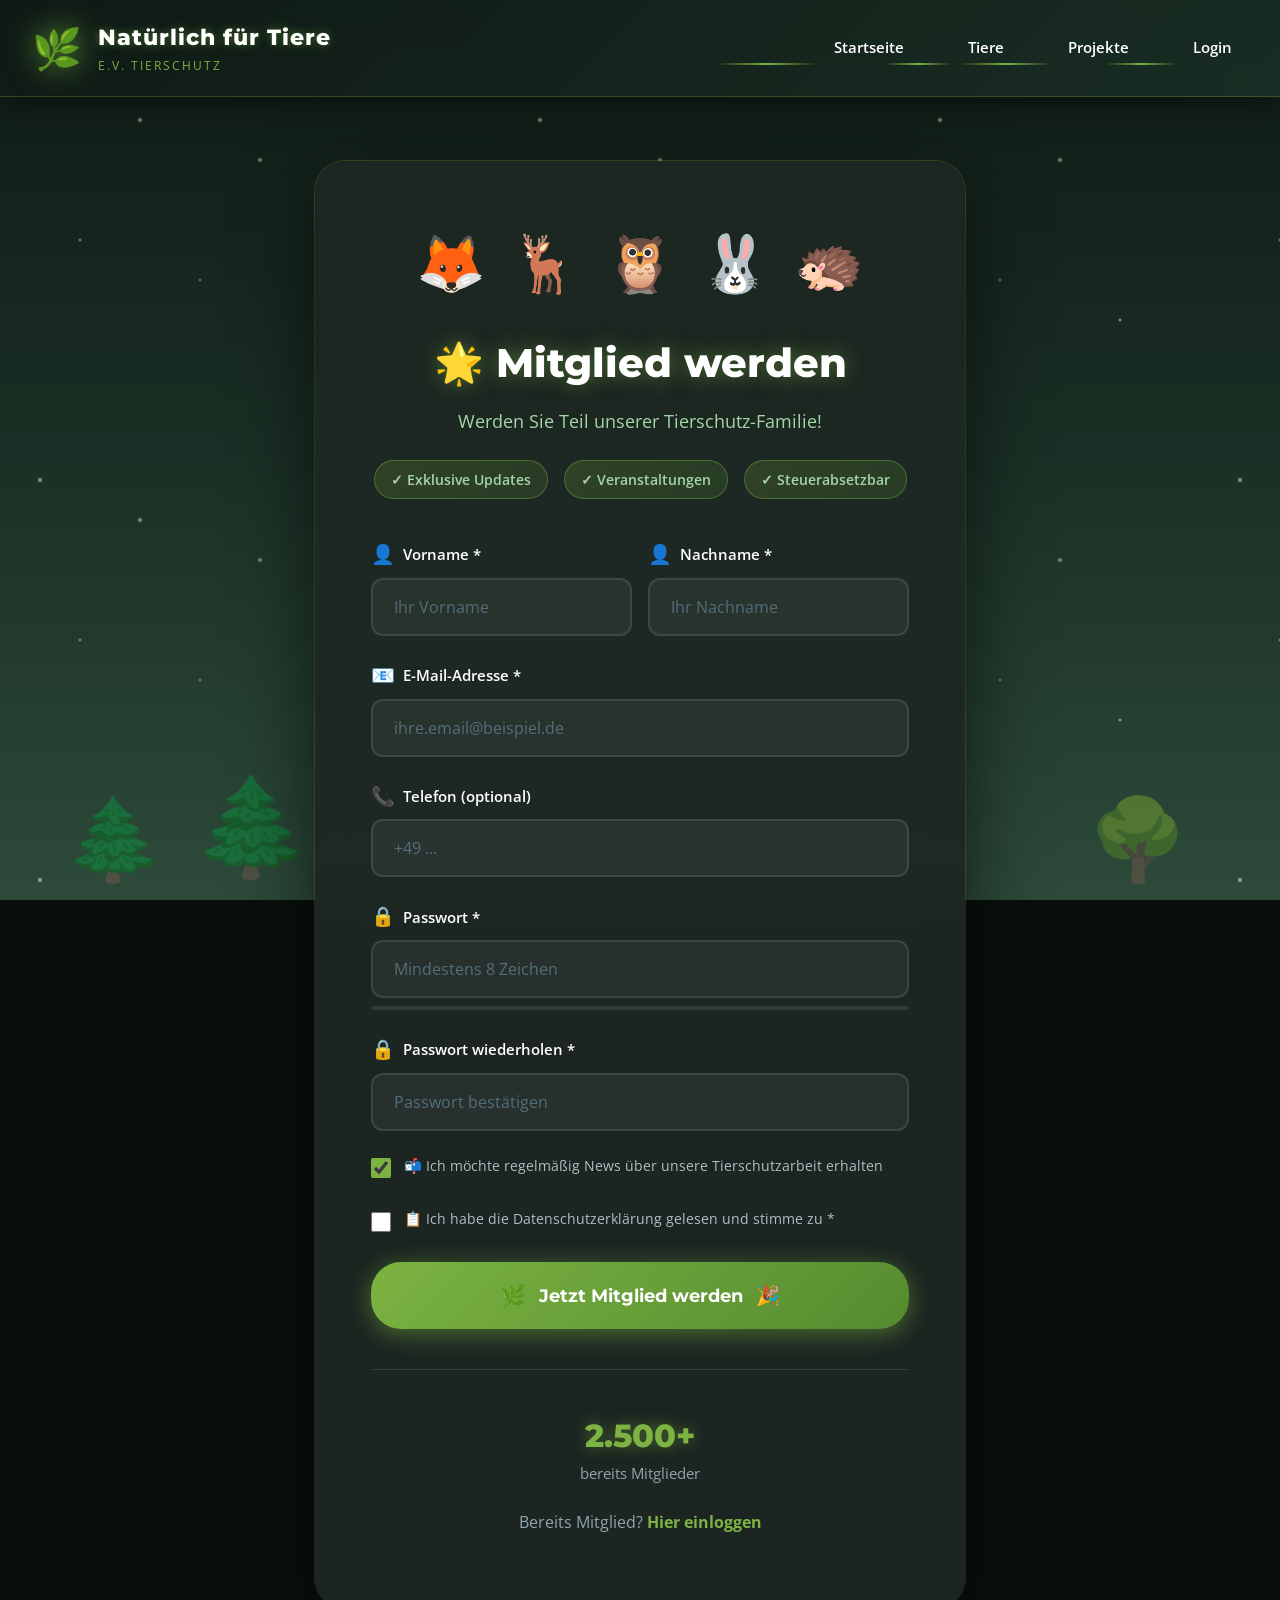
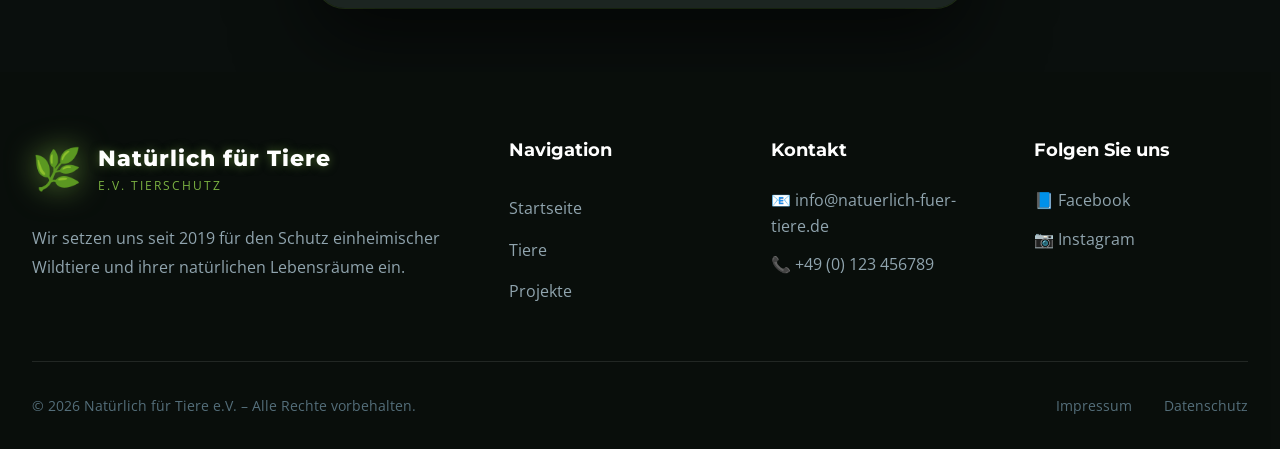
==== commit 0d3dac0b: "RIESIGE Tier Emojis & COOLES Login System! 🦊🔥 Co-authored-by: Qwen-Coder <qwen-coder@alibabacloud.co" ====
--- a/anmelden.html
+++ b/anmelden.html
@@ -7,13 +7,14 @@
     <link rel="stylesheet" href="style.css">
     <link rel="preconnect" href="https://fonts.googleapis.com">
     <link rel="preconnect" href="https://fonts.gstatic.com" crossorigin>
-    <link href="https://fonts.googleapis.com/css2?family=Montserrat:wght@400;600;700;800&family=Open+Sans:wght@400;600&display=swap" rel="stylesheet">
+    <link href="https://fonts.googleapis.com/css2?family=Montserrat:wght@400;600;700;800;900&family=Open+Sans:wght@400;600;700&display=swap" rel="stylesheet">
 </head>
 <body>
+    <div class="particles" id="particles"></div>
     <div class="forest-bg">
-        <div class="forest-layer forest-back"></div>
-        <div class="forest-layer forest-mid"></div>
-        <div class="forest-layer forest-front"></div>
+        <div class="tree tree-1">🌲</div>
+        <div class="tree tree-2">🌲</div>
+        <div class="tree tree-3">🌳</div>
         <div class="fireflies"></div>
     </div>
 
@@ -30,72 +31,108 @@
                 <li><a href="index.html">Startseite</a></li>
                 <li><a href="index.html#tiere">Tiere</a></li>
                 <li><a href="index.html#projekte">Projekte</a></li>
-                <li><a href="index.html#mitmachen">Mitmachen</a></li>
-                <li><a href="anmelden.html" class="btn-nav">Mitglied werden</a></li>
+                <li><a href="login.html">Login</a></li>
             </ul>
         </nav>
     </header>
 
     <main>
-        <section class="register-section">
-            <div class="register-container">
-                <div class="register-header">
-                    <div class="register-animals">
-                        <span>🦊</span><span>🦌</span><span>🦉</span><span>🐰</span>
-                    </div>
-                    <h2>Mitglied werden</h2>
-                    <p class="register-slogan">Gemeinsam für Wildtiere und Naturschutz</p>
+        <section class="auth-section">
+            <div class="auth-container">
+                <div class="auth-header">
+                    <div class="auth-animals">
+                        <span class="auth-animal float">🦊</span>
+                        <span class="auth-animal float delay-1">🦌</span>
+                        <span class="auth-animal float delay-2">🦉</span>
+                        <span class="auth-animal float delay-3">🐰</span>
+                        <span class="auth-animal float delay-4">🦔</span>
+                    </div>
+                    <h2>🌟 Mitglied werden</h2>
+                    <p class="auth-slogan">Werden Sie Teil unserer Tierschutz-Familie!</p>
+                    <div class="member-benefits-preview">
+                        <div class="benefit-badge">✓ Exklusive Updates</div>
+                        <div class="benefit-badge">✓ Veranstaltungen</div>
+                        <div class="benefit-badge">✓ Steuerabsetzbar</div>
+                    </div>
                 </div>
                 
-                <form class="register-form" action="#" method="post">
+                <form class="auth-form" action="#" method="post">
                     <div class="form-row">
                         <div class="form-group">
-                            <label for="vorname">Vorname *</label>
+                            <label for="vorname">
+                                <span class="label-icon">👤</span>
+                                Vorname *
+                            </label>
                             <input type="text" id="vorname" name="vorname" required placeholder="Ihr Vorname">
                         </div>
 
                         <div class="form-group">
-                            <label for="nachname">Nachname *</label>
+                            <label for="nachname">
+                                <span class="label-icon">👤</span>
+                                Nachname *
+                            </label>
                             <input type="text" id="nachname" name="nachname" required placeholder="Ihr Nachname">
                         </div>
                     </div>
 
                     <div class="form-group">
-                        <label for="email">E-Mail-Adresse *</label>
+                        <label for="email">
+                            <span class="label-icon">📧</span>
+                            E-Mail-Adresse *
+                        </label>
                         <input type="email" id="email" name="email" required placeholder="ihre.email@beispiel.de">
                     </div>
 
                     <div class="form-group">
-                        <label for="telefon">Telefon (optional)</label>
+                        <label for="telefon">
+                            <span class="label-icon">📞</span>
+                            Telefon (optional)
+                        </label>
                         <input type="tel" id="telefon" name="telefon" placeholder="+49 ...">
                     </div>
 
                     <div class="form-group">
-                        <label for="passwort">Passwort *</label>
+                        <label for="passwort">
+                            <span class="label-icon">🔒</span>
+                            Passwort *
+                        </label>
                         <input type="password" id="passwort" name="passwort" required placeholder="Mindestens 8 Zeichen">
-                    </div>
-
-                    <div class="form-group">
-                        <label for="passwort-wiederholen">Passwort wiederholen *</label>
+                        <div class="password-strength">
+                            <div class="strength-bar"></div>
+                        </div>
+                    </div>
+
+                    <div class="form-group">
+                        <label for="passwort-wiederholen">
+                            <span class="label-icon">🔒</span>
+                            Passwort wiederholen *
+                        </label>
                         <input type="password" id="passwort-wiederholen" name="passwort-wiederholen" required placeholder="Passwort bestätigen">
                     </div>
 
                     <div class="form-group checkbox-group">
                         <input type="checkbox" id="newsletter" name="newsletter" checked>
-                        <label for="newsletter">Ich möchte regelmäßig News über unsere Tierschutzarbeit erhalten</label>
+                        <label for="newsletter">📬 Ich möchte regelmäßig News über unsere Tierschutzarbeit erhalten</label>
                     </div>
 
                     <div class="form-group checkbox-group">
                         <input type="checkbox" id="datenschutz" name="datenschutz" required>
-                        <label for="datenschutz">Ich habe die Datenschutzerklärung gelesen und stimme zu *</label>
-                    </div>
-
-                    <button type="submit" class="btn-submit">🌿 Jetzt Mitglied werden</button>
+                        <label for="datenschutz">📋 Ich habe die Datenschutzerklärung gelesen und stimme zu *</label>
+                    </div>
+
+                    <button type="submit" class="btn-submit">
+                        <span class="btn-icon">🌿</span>
+                        Jetzt Mitglied werden
+                        <span class="btn-confetti">🎉</span>
+                    </button>
                 </form>
 
-                <div class="login-hint">
+                <div class="auth-footer">
+                    <div class="member-count">
+                        <span class="member-number">2.500+</span>
+                        <span class="member-text">bereits Mitglieder</span>
+                    </div>
                     <p>Bereits Mitglied? <a href="login.html">Hier einloggen</a></p>
-                    <p class="member-benefit">✓ Über 2.500 Mitglieder vertrauen uns</p>
                 </div>
             </div>
         </section>
@@ -142,5 +179,40 @@
             </div>
         </div>
     </footer>
+
+    <script>
+        // Particle System
+        const particlesContainer = document.getElementById('particles');
+        for (let i = 0; i < 30; i++) {
+            const particle = document.createElement('div');
+            particle.className = 'particle';
+            particle.style.left = Math.random() * 100 + '%';
+            particle.style.top = Math.random() * 100 + '%';
+            particle.style.animationDelay = Math.random() * 5 + 's';
+            particle.style.animationDuration = (Math.random() * 10 + 5) + 's';
+            particlesContainer.appendChild(particle);
+        }
+
+        // Password Strength
+        const password = document.getElementById('passwort');
+        const strengthBar = document.querySelector('.strength-bar');
+        
+        password.addEventListener('input', function() {
+            const value = this.value;
+            let strength = 0;
+            
+            if (value.length >= 8) strength++;
+            if (value.match(/[a-z]/)) strength++;
+            if (value.match(/[A-Z]/)) strength++;
+            if (value.match(/[0-9]/)) strength++;
+            if (value.match(/[^a-zA-Z0-9]/)) strength++;
+            
+            const colors = ['#ff4444', '#ff8800', '#ffcc00', '#88cc00', '#44cc44'];
+            const widths = ['20%', '40%', '60%', '80%', '100%'];
+            
+            strengthBar.style.width = widths[strength - 1] || '0%';
+            strengthBar.style.background = colors[strength - 1] || '#ff4444';
+        });
+    </script>
 </body>
 </html>
--- a/style.css
+++ b/style.css
@@ -1,3 +1,8 @@
+/* ===================================
+   CRAZY ANIMATED WEBSITE STYLES
+   🚀🚀🚀🔥🔥🧨😎🆒
+   =================================== */
+
 /* Reset & Base */
 * {
     margin: 0;
@@ -5,15 +10,115 @@
     box-sizing: border-box;
 }
 
+html {
+    scroll-behavior: smooth;
+}
+
 body {
     font-family: 'Open Sans', sans-serif;
     line-height: 1.6;
     color: #2c3e50;
-    background: #1a1a2e;
+    background: #0a0f0d;
     overflow-x: hidden;
 }
 
-/* Illustrated Forest Background */
+/* Particle Background */
+.particles {
+    position: fixed;
+    top: 0;
+    left: 0;
+    width: 100%;
+    height: 100%;
+    pointer-events: none;
+    z-index: 0;
+    overflow: hidden;
+}
+
+.particle {
+    position: absolute;
+    width: 4px;
+    height: 4px;
+    background: rgba(124, 179, 66, 0.6);
+    border-radius: 50%;
+    box-shadow: 0 0 10px rgba(124, 179, 66, 0.8);
+    animation: particleFloat 15s infinite;
+}
+
+@keyframes particleFloat {
+    0%, 100% {
+        transform: translateY(0) translateX(0);
+        opacity: 0;
+    }
+    10% {
+        opacity: 1;
+    }
+    90% {
+        opacity: 1;
+    }
+    100% {
+        transform: translateY(-100vh) translateX(50px);
+        opacity: 0;
+    }
+}
+
+/* Loading Screen */
+.loading-screen {
+    position: fixed;
+    top: 0;
+    left: 0;
+    width: 100%;
+    height: 100%;
+    background: linear-gradient(135deg, #0f1a15 0%, #1a2f25 100%);
+    display: flex;
+    align-items: center;
+    justify-content: center;
+    z-index: 9999;
+    transition: opacity 0.5s;
+}
+
+.loader {
+    text-align: center;
+}
+
+.loader-animal {
+    font-size: 6rem;
+    animation: loaderBounce 1s infinite;
+}
+
+@keyframes loaderBounce {
+    0%, 100% { transform: translateY(0) scale(1); }
+    50% { transform: translateY(-30px) scale(1.1); }
+}
+
+.loader-bar {
+    width: 200px;
+    height: 6px;
+    background: rgba(255,255,255,0.1);
+    border-radius: 3px;
+    margin: 2rem auto;
+    overflow: hidden;
+}
+
+.loader-progress {
+    height: 100%;
+    background: linear-gradient(90deg, #7cb342, #a5d6a7, #7cb342);
+    background-size: 200% 100%;
+    animation: progressShine 1s infinite;
+    width: 0%;
+    transition: width 0.1s;
+}
+
+@keyframes progressShine {
+    0% { background-position: 200% 0; }
+    100% { background-position: -200% 0; }
+}
+
+.loading-screen p {
+    color: #a5d6a7;
+    font-size: 1.2rem;
+}
+
+/* Forest Background */
 .forest-bg {
     position: fixed;
     top: 0;
@@ -23,83 +128,69 @@
     pointer-events: none;
     z-index: 0;
     overflow: hidden;
-}
-
-.forest-layer {
+    background: linear-gradient(180deg, #0f1a15 0%, #1a2f25 50%, #2d4a3a 100%);
+}
+
+.tree {
     position: absolute;
     bottom: 0;
-    left: 0;
-    width: 100%;
-    height: 100%;
-    background-repeat: repeat-x;
-    background-position: bottom;
-}
-
-.forest-back {
-    background: 
-        linear-gradient(180deg, transparent 0%, rgba(26, 26, 46, 0.8) 100%),
-        repeating-linear-gradient(90deg, 
-            transparent 0px,
-            transparent 80px,
-            rgba(45, 60, 50, 0.3) 80px,
-            rgba(45, 60, 50, 0.3) 100px
-        );
+    font-size: 5rem;
+    opacity: 0.4;
+    animation: treeSway 4s ease-in-out infinite;
+}
+
+.tree-1 { left: 5%; animation-delay: 0s; }
+.tree-2 { left: 15%; animation-delay: 0.5s; font-size: 6rem; }
+.tree-3 { left: 85%; animation-delay: 1s; }
+.tree-4 { left: 92%; animation-delay: 1.5s; font-size: 5.5rem; }
+.tree-5 { left: 50%; animation-delay: 0.3s; opacity: 0.2; bottom: 20%; }
+
+@keyframes treeSway {
+    0%, 100% { transform: rotate(-2deg); }
+    50% { transform: rotate(2deg); }
+}
+
+.bush {
+    position: absolute;
+    bottom: 0;
+    font-size: 3rem;
     opacity: 0.5;
 }
 
-.forest-mid {
-    background:
-        linear-gradient(180deg, transparent 0%, rgba(26, 26, 46, 0.9) 100%),
-        repeating-linear-gradient(90deg,
-            transparent 0px,
-            transparent 60px,
-            rgba(35, 50, 40, 0.5) 60px,
-            rgba(35, 50, 40, 0.5) 85px
-        );
-    opacity: 0.7;
-}
-
-.forest-front {
-    background:
-        linear-gradient(180deg, transparent 0%, rgba(26, 26, 46, 1) 100%),
-        repeating-linear-gradient(90deg,
-            transparent 0px,
-            transparent 40px,
-            rgba(25, 40, 30, 0.8) 40px,
-            rgba(25, 40, 30, 0.8) 70px
-        );
-}
+.bush-1 { left: 25%; }
+.bush-2 { left: 70%; }
 
 .fireflies {
     position: absolute;
     width: 100%;
     height: 100%;
     background-image: 
-        radial-gradient(2px 2px at 20px 30px, rgba(255,255,200,0.8), transparent),
-        radial-gradient(2px 2px at 40px 70px, rgba(255,255,200,0.6), transparent),
-        radial-gradient(2px 2px at 50px 160px, rgba(255,255,200,0.7), transparent),
-        radial-gradient(2px 2px at 90px 40px, rgba(255,255,200,0.5), transparent),
-        radial-gradient(2px 2px at 130px 80px, rgba(255,255,200,0.6), transparent),
-        radial-gradient(2px 2px at 160px 120px, rgba(255,255,200,0.8), transparent);
-    background-size: 200px 200px;
-    animation: firefly 4s ease-in-out infinite;
-    opacity: 0.6;
-}
-
-@keyframes firefly {
-    0%, 100% { transform: translateY(0); opacity: 0.6; }
-    50% { transform: translateY(-20px); opacity: 0.8; }
+        radial-gradient(3px 3px at 10% 20%, rgba(255,255,200,0.9), transparent),
+        radial-gradient(2px 2px at 20% 60%, rgba(255,255,200,0.7), transparent),
+        radial-gradient(3px 3px at 35% 30%, rgba(255,255,200,0.8), transparent),
+        radial-gradient(2px 2px at 50% 70%, rgba(255,255,200,0.6), transparent),
+        radial-gradient(3px 3px at 65% 40%, rgba(255,255,200,0.7), transparent),
+        radial-gradient(2px 2px at 80% 80%, rgba(255,255,200,0.9), transparent);
+    background-size: 400px 400px;
+    animation: fireflyPulse 3s ease-in-out infinite;
+    opacity: 0.8;
+}
+
+@keyframes fireflyPulse {
+    0%, 100% { opacity: 0.5; }
+    50% { opacity: 1; }
 }
 
 /* Header */
 header {
-    background: linear-gradient(135deg, rgba(20,30,25,0.95) 0%, rgba(30,50,40,0.9) 100%);
+    background: linear-gradient(135deg, rgba(15,26,21,0.95) 0%, rgba(26,47,37,0.9) 100%);
     backdrop-filter: blur(10px);
     padding: 1rem 0;
     position: sticky;
     top: 0;
     z-index: 1000;
-    border-bottom: 1px solid rgba(255,255,255,0.1);
+    border-bottom: 1px solid rgba(124,179,66,0.3);
+    box-shadow: 0 5px 30px rgba(0,0,0,0.5);
 }
 
 .navigation {
@@ -119,7 +210,13 @@
 
 .logo-symbol {
     font-size: 2.5rem;
-    filter: drop-shadow(0 0 10px rgba(100,200,100,0.5));
+    filter: drop-shadow(0 0 15px rgba(124,179,66,0.8));
+    animation: logoGlow 2s ease-in-out infinite;
+}
+
+@keyframes logoGlow {
+    0%, 100% { filter: drop-shadow(0 0 15px rgba(124,179,66,0.8)); }
+    50% { filter: drop-shadow(0 0 25px rgba(124,179,66,1)); }
 }
 
 .logo-text {
@@ -133,6 +230,7 @@
     font-size: 1.4rem;
     color: #fff;
     letter-spacing: 1px;
+    text-shadow: 0 0 10px rgba(124,179,66,0.5);
 }
 
 .logo-sub {
@@ -157,23 +255,40 @@
     transition: all 0.3s;
     padding: 0.5rem 1rem;
     border-radius: 5px;
+    position: relative;
+    overflow: hidden;
+}
+
+.nav-links a::before {
+    content: '';
+    position: absolute;
+    bottom: 0;
+    left: -100%;
+    width: 100%;
+    height: 2px;
+    background: linear-gradient(90deg, transparent, #7cb342, transparent);
+    transition: left 0.3s;
+}
+
+.nav-links a:hover::before {
+    left: 100%;
 }
 
 .nav-links a:hover {
     color: #7cb342;
-    background: rgba(124,179,66,0.1);
+    text-shadow: 0 0 10px rgba(124,179,66,0.8);
 }
 
 .btn-nav {
     background: linear-gradient(135deg, #7cb342 0%, #558b2f 100%);
     padding: 0.7rem 1.5rem !important;
     border-radius: 25px !important;
-    box-shadow: 0 3px 15px rgba(124,179,66,0.4);
+    box-shadow: 0 3px 15px rgba(124,179,66,0.5);
 }
 
 .btn-nav:hover {
-    transform: translateY(-2px);
-    box-shadow: 0 5px 25px rgba(124,179,66,0.6);
+    transform: translateY(-2px) scale(1.05);
+    box-shadow: 0 5px 25px rgba(124,179,66,0.8);
 }
 
 .mobile-menu-btn {
@@ -189,16 +304,17 @@
 .hero {
     min-height: 100vh;
     display: flex;
+    flex-direction: column;
     align-items: center;
     justify-content: center;
-    padding: 6rem 2rem 4rem;
+    padding: 8rem 2rem 4rem;
     position: relative;
     z-index: 1;
-    background: linear-gradient(135deg, rgba(20,30,25,0.8) 0%, rgba(30,50,40,0.7) 100%);
+    background: radial-gradient(ellipse at center, rgba(45,80,60,0.3) 0%, transparent 70%);
 }
 
 .hero-content {
-    max-width: 900px;
+    max-width: 1200px;
     text-align: center;
     color: #fff;
 }
@@ -211,27 +327,71 @@
     border: 1px solid rgba(124,179,66,0.5);
     padding: 0.6rem 1.3rem;
     border-radius: 30px;
-    font-size: 0.85rem;
+    font-size: 0.9rem;
     font-weight: 600;
     margin-bottom: 2rem;
     color: #a5d6a7;
 }
 
-.badge-icon {
-    color: #ffd700;
+@keyframes pulse {
+    0%, 100% { transform: scale(1); opacity: 1; }
+    50% { transform: scale(1.05); opacity: 0.8; }
+}
+
+.animate-pulse {
+    animation: pulse 2s ease-in-out infinite;
 }
 
 .hero-title {
     font-family: 'Montserrat', sans-serif;
-    font-weight: 800;
-    font-size: 5rem;
+    font-weight: 900;
+    font-size: 5.5rem;
     line-height: 1.1;
     margin-bottom: 1rem;
     background: linear-gradient(135deg, #fff 0%, #a5d6a7 50%, #7cb342 100%);
     -webkit-background-clip: text;
     -webkit-text-fill-color: transparent;
     background-clip: text;
-    text-shadow: none;
+    position: relative;
+}
+
+/* Glitch Effect */
+.glitch {
+    position: relative;
+}
+
+.glitch::before,
+.glitch::after {
+    content: attr(data-text);
+    position: absolute;
+    top: 0;
+    left: 0;
+    width: 100%;
+    height: 100%;
+}
+
+.glitch::before {
+    animation: glitch-1 0.3s infinite;
+    clip-path: polygon(0 0, 100% 0, 100% 45%, 0 45%);
+    transform: translate(-2px);
+    opacity: 0.8;
+}
+
+.glitch::after {
+    animation: glitch-2 0.3s infinite;
+    clip-path: polygon(0 55%, 100% 55%, 100% 100%, 0 100%);
+    transform: translate(2px);
+    opacity: 0.8;
+}
+
+@keyframes glitch-1 {
+    0%, 100% { transform: translate(-2px); }
+    50% { transform: translate(2px); }
+}
+
+@keyframes glitch-2 {
+    0%, 100% { transform: translate(2px); }
+    50% { transform: translate(-2px); }
 }
 
 .title-divider {
@@ -240,22 +400,37 @@
     background: linear-gradient(90deg, transparent, #7cb342, transparent);
     margin: 1.5rem auto;
     border-radius: 3px;
+    animation: dividerGlow 2s ease-in-out infinite;
+}
+
+@keyframes dividerGlow {
+    0%, 100% { box-shadow: 0 0 10px rgba(124,179,66,0.5); }
+    50% { box-shadow: 0 0 20px rgba(124,179,66,1); }
 }
 
 .hero-subtitle {
-    font-size: 2rem;
+    font-size: 2.2rem;
     color: #a5d6a7;
     font-weight: 300;
     margin-bottom: 1.5rem;
     letter-spacing: 3px;
 }
 
+.animate-fadeIn {
+    animation: fadeIn 1s ease-out;
+}
+
+@keyframes fadeIn {
+    from { opacity: 0; transform: translateY(20px); }
+    to { opacity: 1; transform: translateY(0); }
+}
+
 .hero-text {
     font-size: 1.2rem;
     color: #b0bec5;
+    line-height: 1.8;
     margin-bottom: 3rem;
-    line-height: 1.8;
-    max-width: 700px;
+    max-width: 800px;
     margin-left: auto;
     margin-right: auto;
 }
@@ -265,7 +440,7 @@
     gap: 1.5rem;
     justify-content: center;
     flex-wrap: wrap;
-    margin-bottom: 4rem;
+    margin-bottom: 3rem;
 }
 
 .btn-primary {
@@ -282,11 +457,37 @@
     transition: all 0.3s;
     border: none;
     cursor: pointer;
+    position: relative;
+    overflow: hidden;
+}
+
+.btn-primary::before {
+    content: '';
+    position: absolute;
+    top: 0;
+    left: -100%;
+    width: 100%;
+    height: 100%;
+    background: linear-gradient(90deg, transparent, rgba(255,255,255,0.3), transparent);
+    transition: left 0.5s;
+}
+
+.btn-primary:hover::before {
+    left: 100%;
+}
+
+.btn-glow {
+    animation: btnGlow 2s ease-in-out infinite;
+}
+
+@keyframes btnGlow {
+    0%, 100% { box-shadow: 0 6px 25px rgba(124,179,66,0.5); }
+    50% { box-shadow: 0 6px 40px rgba(124,179,66,0.8); }
 }
 
 .btn-primary:hover {
-    transform: translateY(-3px);
-    box-shadow: 0 10px 35px rgba(124,179,66,0.7);
+    transform: translateY(-5px) scale(1.05);
+    box-shadow: 0 10px 40px rgba(124,179,66,0.8);
 }
 
 .btn-secondary {
@@ -299,7 +500,7 @@
     font-weight: 700;
     font-size: 1.1rem;
     font-family: 'Montserrat', sans-serif;
-    border: 2px solid rgba(255,255,255,0.3);
+    border: 2px solid rgba(124,179,66,0.5);
     transition: all 0.3s;
 }
 
@@ -307,13 +508,47 @@
     border-color: #7cb342;
     color: #7cb342;
     transform: translateY(-3px);
-}
-
+    box-shadow: 0 5px 20px rgba(124,179,66,0.3);
+}
+
+/* Hero Animals Showcase */
+.hero-animals-showcase {
+    display: flex;
+    justify-content: center;
+    gap: 1.5rem;
+    margin: 3rem 0;
+    flex-wrap: wrap;
+}
+
+.showcase-animal {
+    font-size: 4.5rem;
+    filter: drop-shadow(0 5px 20px rgba(0,0,0,0.5));
+}
+
+.float {
+    animation: animalFloat 3s ease-in-out infinite;
+}
+
+@keyframes animalFloat {
+    0%, 100% { transform: translateY(0) scale(1); }
+    50% { transform: translateY(-20px) scale(1.1); }
+}
+
+.delay-1 { animation-delay: 0.1s; }
+.delay-2 { animation-delay: 0.2s; }
+.delay-3 { animation-delay: 0.3s; }
+.delay-4 { animation-delay: 0.4s; }
+.delay-5 { animation-delay: 0.5s; }
+.delay-6 { animation-delay: 0.6s; }
+.delay-7 { animation-delay: 0.7s; }
+
+/* Hero Stats */
 .hero-stats {
     display: flex;
     gap: 4rem;
     justify-content: center;
     flex-wrap: wrap;
+    margin-top: 3rem;
 }
 
 .stat-item {
@@ -324,16 +559,68 @@
     display: block;
     font-family: 'Montserrat', sans-serif;
     font-weight: 800;
-    font-size: 3rem;
+    font-size: 3.5rem;
     color: #7cb342;
     margin-bottom: 0.3rem;
+    text-shadow: 0 0 20px rgba(124,179,66,0.5);
 }
 
 .stat-label {
-    font-size: 0.9rem;
+    font-size: 0.95rem;
     color: #90a4ae;
     text-transform: uppercase;
-    letter-spacing: 1px;
+    letter-spacing: 1.5px;
+}
+
+.animate-scale {
+    animation: scaleIn 0.8s ease-out backwards;
+}
+
+@keyframes scaleIn {
+    from { opacity: 0; transform: scale(0.5); }
+    to { opacity: 1; transform: scale(1); }
+}
+
+/* Scroll Indicator */
+.hero-scroll-indicator {
+    position: absolute;
+    bottom: 2rem;
+    left: 50%;
+    transform: translateX(-50%);
+    text-align: center;
+    color: #7cb342;
+    animation: bounce 2s infinite;
+}
+
+.mouse {
+    width: 30px;
+    height: 50px;
+    border: 2px solid #7cb342;
+    border-radius: 15px;
+    margin: 0 auto 0.5rem;
+    position: relative;
+}
+
+.wheel {
+    width: 4px;
+    height: 10px;
+    background: #7cb342;
+    border-radius: 2px;
+    position: absolute;
+    top: 10px;
+    left: 50%;
+    transform: translateX(-50%);
+    animation: scroll 1.5s infinite;
+}
+
+@keyframes scroll {
+    0% { opacity: 1; top: 10px; }
+    100% { opacity: 0; top: 30px; }
+}
+
+@keyframes bounce {
+    0%, 100% { transform: translateX(-50%) translateY(0); }
+    50% { transform: translateX(-50%) translateY(10px); }
 }
 
 /* Section Headers */
@@ -349,27 +636,47 @@
     padding: 0.6rem 1.5rem;
     border-radius: 30px;
     font-weight: 600;
-    font-size: 0.9rem;
+    font-size: 0.95rem;
     margin-bottom: 1rem;
-    box-shadow: 0 4px 15px rgba(124,179,66,0.4);
+    box-shadow: 0 4px 15px rgba(124,179,66,0.5);
+}
+
+.animate-bounce {
+    animation: bounceIn 1s ease-out;
+}
+
+@keyframes bounceIn {
+    0% { transform: scale(0); }
+    50% { transform: scale(1.1); }
+    100% { transform: scale(1); }
 }
 
 .section-header h2 {
     font-family: 'Montserrat', sans-serif;
-    font-weight: 700;
-    font-size: 3rem;
+    font-weight: 800;
+    font-size: 3.5rem;
     color: #fff;
     margin-bottom: 1rem;
+    text-shadow: 0 0 20px rgba(124,179,66,0.3);
+}
+
+.animate-title {
+    animation: titleSlide 1s ease-out;
+}
+
+@keyframes titleSlide {
+    from { opacity: 0; transform: translateY(-30px); }
+    to { opacity: 1; transform: translateY(0); }
 }
 
 .section-header p {
-    font-size: 1.15rem;
+    font-size: 1.2rem;
     color: #b0bec5;
-    max-width: 650px;
+    max-width: 700px;
     margin: 0 auto;
 }
 
-/* Tiere Section */
+/* Animals Section */
 .animals-section {
     max-width: 1400px;
     margin: 0 auto;
@@ -380,7 +687,7 @@
 
 .animal-grid {
     display: grid;
-    grid-template-columns: repeat(auto-fit, minmax(320px, 1fr));
+    grid-template-columns: repeat(auto-fit, minmax(340px, 1fr));
     gap: 2.5rem;
 }
 
@@ -391,6 +698,13 @@
     border: 1px solid rgba(124,179,66,0.2);
     transition: all 0.4s;
     backdrop-filter: blur(10px);
+    opacity: 0;
+    transform: translateY(50px);
+}
+
+.animal-card.visible {
+    opacity: 1;
+    transform: translateY(0);
 }
 
 .animal-card.large {
@@ -398,52 +712,77 @@
 }
 
 .animal-card:hover {
-    transform: translateY(-10px);
-    border-color: rgba(124,179,66,0.5);
-    box-shadow: 0 20px 60px rgba(124,179,66,0.2);
-}
-
-.animal-img-wrapper {
+    transform: translateY(-15px) scale(1.02);
+    border-color: rgba(124,179,66,0.6);
+    box-shadow: 0 20px 60px rgba(124,179,66,0.3), 0 0 40px rgba(124,179,66,0.2);
+}
+
+.animal-emoji-wrapper {
     position: relative;
-    height: 280px;
+    height: 300px;
+    background: linear-gradient(135deg, rgba(45,80,60,0.6) 0%, rgba(30,50,40,0.9) 100%);
+    display: flex;
+    align-items: center;
+    justify-content: center;
     overflow: hidden;
 }
 
-.animal-card.large .animal-img-wrapper {
-    height: 400px;
-}
-
-.animal-img-wrapper img {
-    width: 100%;
-    height: 100%;
-    object-fit: cover;
-    transition: transform 0.4s;
-}
-
-.animal-card:hover .animal-img-wrapper img {
-    transform: scale(1.1);
+.animal-card.large .animal-emoji-wrapper {
+    height: 420px;
+}
+
+.animal-emoji {
+    font-size: 15rem;
+    filter: drop-shadow(0 15px 40px rgba(0,0,0,0.6));
+    transition: all 0.4s;
+}
+
+.animal-card:hover .animal-emoji {
+    transform: scale(1.5) rotate(10deg);
+    filter: drop-shadow(0 30px 60px rgba(124,179,66,0.6));
+}
+
+.animal-glow {
+    position: absolute;
+    width: 200px;
+    height: 200px;
+    background: radial-gradient(circle, rgba(124,179,66,0.3) 0%, transparent 70%);
+    border-radius: 50%;
+    animation: glowPulse 2s ease-in-out infinite;
+}
+
+@keyframes glowPulse {
+    0%, 100% { transform: scale(1); opacity: 0.5; }
+    50% { transform: scale(1.2); opacity: 0.8; }
 }
 
 .animal-status {
     position: absolute;
     top: 1rem;
     right: 1rem;
-    background: rgba(124,179,66,0.9);
-    color: #fff;
-    padding: 0.4rem 1rem;
+    background: linear-gradient(135deg, #7cb342 0%, #558b2f 100%);
+    color: #fff;
+    padding: 0.5rem 1.2rem;
     border-radius: 20px;
-    font-size: 0.8rem;
+    font-size: 0.85rem;
     font-weight: 700;
+    box-shadow: 0 3px 15px rgba(124,179,66,0.5);
+    animation: statusPulse 2s infinite;
+}
+
+@keyframes statusPulse {
+    0%, 100% { transform: scale(1); }
+    50% { transform: scale(1.05); }
 }
 
 .animal-info {
-    padding: 1.8rem;
+    padding: 2rem;
 }
 
 .animal-info h3 {
     font-family: 'Montserrat', sans-serif;
-    font-weight: 700;
-    font-size: 1.5rem;
+    font-weight: 800;
+    font-size: 1.8rem;
     color: #fff;
     margin-bottom: 0.3rem;
 }
@@ -451,44 +790,191 @@
 .latin-name {
     color: #7cb342;
     font-style: italic;
-    font-size: 0.9rem;
+    font-size: 1rem;
     display: block;
     margin-bottom: 1rem;
 }
 
-.animal-info p {
-    color: #b0bec5;
-    line-height: 1.7;
-    margin-bottom: 1.2rem;
+.animal-short {
+    color: #a5d6a7;
+    font-size: 1.1rem;
+    font-weight: 600;
+    margin-bottom: 1.5rem;
 }
 
 .animal-details {
     display: flex;
     flex-wrap: wrap;
     gap: 0.8rem;
-    margin-bottom: 1.2rem;
-    padding-bottom: 1.2rem;
-    border-bottom: 1px solid rgba(255,255,255,0.1);
+    margin-bottom: 1.5rem;
+    padding-bottom: 1.5rem;
+    border-bottom: 1px solid rgba(124,179,66,0.2);
 }
 
 .animal-details span {
-    font-size: 0.85rem;
-    color: #90a4ae;
-    background: rgba(255,255,255,0.05);
-    padding: 0.4rem 0.8rem;
+    font-size: 0.9rem;
+    color: #b0bec5;
+    background: rgba(124,179,66,0.1);
+    padding: 0.5rem 1rem;
     border-radius: 15px;
+    border: 1px solid rgba(124,179,66,0.2);
+}
+
+.animal-facts-preview {
+    margin-bottom: 1.5rem;
+}
+
+.fact-item {
+    display: flex;
+    align-items: center;
+    gap: 0.8rem;
+    padding: 0.7rem 0;
+    color: #b0bec5;
+    font-size: 0.95rem;
+    border-bottom: 1px solid rgba(255,255,255,0.05);
+}
+
+.fact-icon {
+    font-size: 1.2rem;
 }
 
 .btn-small {
     color: #7cb342;
     text-decoration: none;
-    font-weight: 600;
-    font-size: 0.9rem;
+    font-weight: 700;
+    font-size: 1rem;
     transition: all 0.3s;
+    display: inline-block;
 }
 
 .btn-small:hover {
     color: #a5d6a7;
+    transform: translateX(10px);
+}
+
+/* Knowledge Section */
+.knowledge-section {
+    background: rgba(20,30,25,0.5);
+    padding: 6rem 2rem;
+    position: relative;
+    z-index: 1;
+}
+
+.knowledge-grid {
+    max-width: 1400px;
+    margin: 0 auto;
+    display: grid;
+    grid-template-columns: repeat(auto-fit, minmax(320px, 1fr));
+    gap: 2rem;
+}
+
+.knowledge-card {
+    background: rgba(30,40,35,0.9);
+    border-radius: 20px;
+    padding: 2.5rem;
+    border: 1px solid rgba(124,179,66,0.3);
+    transition: all 0.4s;
+    opacity: 0;
+    transform: translateY(50px);
+}
+
+.knowledge-card.visible {
+    opacity: 1;
+    transform: translateY(0);
+}
+
+.knowledge-card:hover {
+    border-color: rgba(124,179,66,0.6);
+    box-shadow: 0 15px 50px rgba(124,179,66,0.3);
+    transform: translateY(-10px);
+}
+
+.knowledge-header {
+    display: flex;
+    align-items: center;
+    gap: 1rem;
+    margin-bottom: 2rem;
+    padding-bottom: 1.5rem;
+    border-bottom: 2px solid rgba(124,179,66,0.3);
+}
+
+.knowledge-emoji {
+    font-size: 4rem;
+}
+
+.knowledge-header h3 {
+    font-family: 'Montserrat', sans-serif;
+    font-weight: 800;
+    font-size: 1.8rem;
+    color: #fff;
+}
+
+.knowledge-list {
+    list-style: none;
+}
+
+.knowledge-list li {
+    color: #b0bec5;
+    padding: 1rem 0;
+    border-bottom: 1px solid rgba(255,255,255,0.05);
+    line-height: 1.6;
+}
+
+.knowledge-list li:last-child {
+    border-bottom: none;
+}
+
+.knowledge-list strong {
+    color: #7cb342;
+}
+
+/* Info Boxes */
+.info-boxes {
+    max-width: 1400px;
+    margin: 3rem auto 0;
+    display: grid;
+    grid-template-columns: repeat(auto-fit, minmax(280px, 1fr));
+    gap: 2rem;
+}
+
+.info-box {
+    background: linear-gradient(135deg, rgba(124,179,66,0.1) 0%, rgba(85,139,47,0.1) 100%);
+    border-radius: 15px;
+    padding: 2rem;
+    border: 1px solid rgba(124,179,66,0.3);
+    text-align: center;
+    opacity: 0;
+    transform: translateY(50px);
+    transition: all 0.4s;
+}
+
+.info-box.visible {
+    opacity: 1;
+    transform: translateY(0);
+}
+
+.info-box:hover {
+    border-color: rgba(124,179,66,0.6);
+    box-shadow: 0 10px 40px rgba(124,179,66,0.3);
+    transform: translateY(-5px);
+}
+
+.info-box-icon {
+    font-size: 4rem;
+    margin-bottom: 1rem;
+}
+
+.info-box h3 {
+    font-family: 'Montserrat', sans-serif;
+    font-weight: 700;
+    font-size: 1.4rem;
+    color: #fff;
+    margin-bottom: 1rem;
+}
+
+.info-box p {
+    color: #b0bec5;
+    line-height: 1.7;
 }
 
 /* Projects Section */
@@ -500,10 +986,10 @@
 }
 
 .projects-grid {
-    max-width: 1400px;
+    max-width: 1200px;
     margin: 0 auto;
     display: grid;
-    grid-template-columns: repeat(auto-fit, minmax(350px, 1fr));
+    grid-template-columns: repeat(auto-fit, minmax(320px, 1fr));
     gap: 2.5rem;
 }
 
@@ -514,27 +1000,31 @@
     border: 1px solid rgba(124,179,66,0.2);
     transition: all 0.4s;
     backdrop-filter: blur(10px);
+    opacity: 0;
+    transform: translateY(50px);
+}
+
+.project-card.visible {
+    opacity: 1;
+    transform: translateY(0);
 }
 
 .project-card:hover {
-    transform: translateY(-10px);
-    box-shadow: 0 20px 60px rgba(124,179,66,0.2);
-}
-
-.project-img {
-    height: 220px;
-    overflow: hidden;
-}
-
-.project-img img {
-    width: 100%;
-    height: 100%;
-    object-fit: cover;
-    transition: transform 0.4s;
-}
-
-.project-card:hover .project-img img {
-    transform: scale(1.1);
+    transform: translateY(-15px);
+    box-shadow: 0 20px 60px rgba(124,179,66,0.3);
+}
+
+.project-emoji {
+    font-size: 7rem;
+    text-align: center;
+    padding: 2.5rem;
+    background: linear-gradient(135deg, rgba(45,80,60,0.5) 0%, rgba(30,50,40,0.8) 100%);
+    animation: projectFloat 4s ease-in-out infinite;
+}
+
+@keyframes projectFloat {
+    0%, 100% { transform: translateY(0); }
+    50% { transform: translateY(-15px); }
 }
 
 .project-content {
@@ -544,7 +1034,7 @@
 .project-content h3 {
     font-family: 'Montserrat', sans-serif;
     font-weight: 700;
-    font-size: 1.4rem;
+    font-size: 1.5rem;
     color: #fff;
     margin-bottom: 1rem;
 }
@@ -560,22 +1050,23 @@
 }
 
 .progress-bar {
-    height: 8px;
+    height: 10px;
     background: rgba(255,255,255,0.1);
-    border-radius: 4px;
+    border-radius: 5px;
     overflow: hidden;
     margin-bottom: 0.5rem;
 }
 
 .progress-fill {
     height: 100%;
-    background: linear-gradient(90deg, #7cb342, #a5d6a7);
-    border-radius: 4px;
-    transition: width 1s ease;
+    background: linear-gradient(90deg, #7cb342, #a5d6a7, #7cb342);
+    background-size: 200% 100%;
+    animation: progressShine 2s infinite;
+    border-radius: 5px;
 }
 
 .project-progress span {
-    font-size: 0.85rem;
+    font-size: 0.9rem;
     color: #7cb342;
     font-weight: 600;
 }
@@ -584,19 +1075,19 @@
     display: inline-block;
     background: linear-gradient(135deg, #7cb342 0%, #558b2f 100%);
     color: #fff;
-    padding: 0.8rem 1.8rem;
+    padding: 1rem 2rem;
     border-radius: 25px;
     text-decoration: none;
     font-weight: 600;
-    font-size: 0.95rem;
+    font-size: 1rem;
     transition: all 0.3s;
     width: 100%;
     text-align: center;
 }
 
 .btn-project:hover {
-    transform: translateY(-2px);
-    box-shadow: 0 5px 20px rgba(124,179,66,0.5);
+    transform: translateY(-3px);
+    box-shadow: 0 8px 25px rgba(124,179,66,0.5);
 }
 
 /* Join Section */
@@ -621,15 +1112,15 @@
 
 .join-text h2 {
     font-family: 'Montserrat', sans-serif;
-    font-weight: 700;
-    font-size: 2.8rem;
+    font-weight: 800;
+    font-size: 3rem;
     color: #fff;
     margin-bottom: 1.5rem;
 }
 
 .join-text p {
     color: #b0bec5;
-    font-size: 1.1rem;
+    font-size: 1.15rem;
     margin-bottom: 2rem;
     line-height: 1.8;
 }
@@ -641,13 +1132,14 @@
 
 .benefits-list li {
     color: #b0bec5;
-    padding: 0.7rem 0;
+    padding: 0.8rem 0;
     font-size: 1.05rem;
+    border-bottom: 1px solid rgba(255,255,255,0.05);
 }
 
 .join-buttons {
     display: flex;
-    gap: 1rem;
+    gap: 1.5rem;
     flex-wrap: wrap;
 }
 
@@ -661,7 +1153,7 @@
     font-weight: 700;
     font-size: 1.1rem;
     font-family: 'Montserrat', sans-serif;
-    border: 2px solid rgba(255,255,255,0.3);
+    border: 2px solid rgba(124,179,66,0.5);
     transition: all 0.3s;
 }
 
@@ -669,12 +1161,19 @@
     border-color: #7cb342;
     color: #7cb342;
     transform: translateY(-3px);
-}
-
-.join-image img {
-    width: 100%;
-    border-radius: 20px;
-    box-shadow: 0 20px 60px rgba(0,0,0,0.4);
+    box-shadow: 0 5px 20px rgba(124,179,66,0.3);
+}
+
+.join-emoji-display {
+    display: flex;
+    justify-content: center;
+    gap: 1.5rem;
+    flex-wrap: wrap;
+}
+
+.join-emoji {
+    font-size: 6rem;
+    filter: drop-shadow(0 5px 15px rgba(0,0,0,0.3));
 }
 
 /* Trust Section */
@@ -683,8 +1182,8 @@
     padding: 4rem 2rem;
     position: relative;
     z-index: 1;
-    border-top: 1px solid rgba(124,179,66,0.2);
-    border-bottom: 1px solid rgba(124,179,66,0.2);
+    border-top: 1px solid rgba(124,179,66,0.3);
+    border-bottom: 1px solid rgba(124,179,66,0.3);
 }
 
 .trust-content {
@@ -696,9 +1195,9 @@
 .trust-content h3 {
     font-family: 'Montserrat', sans-serif;
     font-weight: 700;
-    font-size: 2rem;
-    color: #fff;
-    margin-bottom: 2.5rem;
+    font-size: 2.2rem;
+    color: #fff;
+    margin-bottom: 3rem;
 }
 
 .trust-badges {
@@ -712,17 +1211,25 @@
     display: flex;
     flex-direction: column;
     align-items: center;
-    gap: 0.5rem;
+    gap: 0.8rem;
+    opacity: 0;
+    transform: scale(0.8);
+}
+
+.trust-badge.visible {
+    opacity: 1;
+    transform: scale(1);
 }
 
 .trust-badge .badge-icon {
-    font-size: 3rem;
+    font-size: 4rem;
+    filter: drop-shadow(0 5px 15px rgba(124,179,66,0.5));
 }
 
 .trust-badge span {
     color: #b0bec5;
     font-weight: 600;
-    font-size: 0.95rem;
+    font-size: 1rem;
 }
 
 /* Footer */
@@ -827,9 +1334,192 @@
     color: #7cb342;
 }
 
-/* Register Section */
-.register-section {
-    background: linear-gradient(135deg, rgba(20,30,25,0.9) 0%, rgba(30,50,40,0.85) 100%);
+/* Animal Detail Pages */
+.animal-detail-hero {
+    min-height: 70vh;
+    display: grid;
+    grid-template-columns: 1fr 1fr;
+    position: relative;
+    z-index: 1;
+}
+
+.animal-detail-emoji {
+    background: linear-gradient(135deg, rgba(45,80,60,0.5) 0%, rgba(30,50,40,0.8) 100%);
+    display: flex;
+    align-items: center;
+    justify-content: center;
+    min-height: 400px;
+}
+
+.detail-emoji {
+    font-size: 15rem;
+    filter: drop-shadow(0 20px 50px rgba(0,0,0,0.5));
+    animation: animalFloat 3s ease-in-out infinite;
+}
+
+.animal-detail-content {
+    background: linear-gradient(135deg, rgba(20,30,25,0.95) 0%, rgba(30,50,40,0.9) 100%);
+    padding: 4rem;
+    display: flex;
+    flex-direction: column;
+    justify-content: center;
+    color: #fff;
+}
+
+.animal-tag {
+    display: inline-block;
+    background: rgba(124,179,66,0.2);
+    border: 1px solid rgba(124,179,66,0.5);
+    color: #a5d6a7;
+    padding: 0.5rem 1rem;
+    border-radius: 20px;
+    font-size: 0.9rem;
+    font-weight: 600;
+    margin-bottom: 1.5rem;
+    width: fit-content;
+}
+
+.animal-detail-content h1 {
+    font-family: 'Montserrat', sans-serif;
+    font-weight: 800;
+    font-size: 4rem;
+    margin-bottom: 0.5rem;
+    line-height: 1.1;
+}
+
+.latin-name-large {
+    color: #7cb342;
+    font-style: italic;
+    font-size: 1.3rem;
+    margin-bottom: 1.5rem;
+    display: block;
+}
+
+.animal-intro {
+    font-size: 1.2rem;
+    color: #b0bec5;
+    line-height: 1.8;
+    margin-bottom: 2rem;
+}
+
+.btn-back {
+    display: inline-block;
+    color: #7cb342;
+    text-decoration: none;
+    font-weight: 600;
+    font-size: 1rem;
+    transition: all 0.3s;
+    width: fit-content;
+}
+
+.btn-back:hover {
+    color: #a5d6a7;
+}
+
+.animal-detail-text {
+    max-width: 900px;
+    margin: 0 auto;
+    padding: 4rem 2rem;
+    position: relative;
+    z-index: 1;
+}
+
+.animal-detail-text h2 {
+    font-family: 'Montserrat', sans-serif;
+    font-weight: 700;
+    font-size: 2rem;
+    color: #fff;
+    margin: 3rem 0 1.5rem;
+}
+
+.animal-detail-text h2:first-child {
+    margin-top: 0;
+}
+
+.animal-detail-text p {
+    color: #b0bec5;
+    font-size: 1.1rem;
+    line-height: 1.8;
+    margin-bottom: 1.5rem;
+}
+
+.help-list {
+    list-style: none;
+    margin: 2rem 0;
+}
+
+.help-list li {
+    color: #b0bec5;
+    padding: 0.8rem 0;
+    font-size: 1.05rem;
+    border-bottom: 1px solid rgba(255,255,255,0.05);
+}
+
+.help-list li:last-child {
+    border-bottom: none;
+}
+
+/* Fun Facts Box */
+.fun-facts-box {
+    background: linear-gradient(135deg, rgba(124,179,66,0.15) 0%, rgba(85,139,47,0.15) 100%);
+    border: 2px solid rgba(124,179,66,0.4);
+    border-radius: 20px;
+    padding: 2.5rem;
+    margin-top: 3rem;
+}
+
+.fun-facts-box h3 {
+    font-family: 'Montserrat', sans-serif;
+    font-weight: 800;
+    font-size: 1.8rem;
+    color: #fff;
+    margin-bottom: 2rem;
+    text-align: center;
+}
+
+.facts-grid {
+    display: grid;
+    grid-template-columns: repeat(auto-fit, minmax(200px, 1fr));
+    gap: 1.5rem;
+}
+
+.fact-box {
+    background: rgba(30,40,35,0.8);
+    border: 1px solid rgba(124,179,66,0.3);
+    border-radius: 15px;
+    padding: 1.5rem;
+    text-align: center;
+    transition: all 0.3s;
+}
+
+.fact-box:hover {
+    border-color: rgba(124,179,66,0.6);
+    transform: translateY(-5px);
+    box-shadow: 0 10px 30px rgba(124,179,66,0.3);
+}
+
+.fact-box-icon {
+    font-size: 3rem;
+    display: block;
+    margin-bottom: 1rem;
+}
+
+.fact-box h4 {
+    font-family: 'Montserrat', sans-serif;
+    font-weight: 700;
+    font-size: 1.1rem;
+    color: #7cb342;
+    margin-bottom: 0.8rem;
+}
+
+.fact-box p {
+    color: #b0bec5;
+    font-size: 0.95rem;
+    line-height: 1.5;
+}
+
+/* Auth/Login/Register Section */
+.auth-section {
     min-height: calc(100vh - 100px);
     display: flex;
     align-items: center;
@@ -839,48 +1529,74 @@
     z-index: 1;
 }
 
-.register-container {
+.auth-container {
     background: rgba(30,40,35,0.95);
-    border-radius: 25px;
-    box-shadow: 0 20px 60px rgba(0,0,0,0.5);
+    border-radius: 30px;
+    box-shadow: 0 30px 80px rgba(0,0,0,0.6), 0 0 0 1px rgba(124,179,66,0.3);
     padding: 3.5rem;
-    max-width: 600px;
+    max-width: 650px;
     width: 100%;
-    border: 1px solid rgba(124,179,66,0.3);
-    backdrop-filter: blur(10px);
-}
-
-.register-header {
+    backdrop-filter: blur(20px);
+    animation: authSlideIn 0.8s ease-out;
+}
+
+@keyframes authSlideIn {
+    from { opacity: 0; transform: translateY(50px) scale(0.9); }
+    to { opacity: 1; transform: translateY(0) scale(1); }
+}
+
+.auth-header {
     text-align: center;
     margin-bottom: 2.5rem;
 }
 
-.register-animals {
-    font-size: 3rem;
-    margin-bottom: 1rem;
-}
-
-.register-animals span {
-    margin: 0 0.4rem;
-}
-
-.register-container h2 {
+.auth-animals {
+    font-size: 3.5rem;
+    margin-bottom: 1.5rem;
+}
+
+.auth-animal {
+    display: inline-block;
+    margin: 0 0.3rem;
+}
+
+.auth-container h2 {
     font-family: 'Montserrat', sans-serif;
-    font-weight: 700;
-    font-size: 2.2rem;
-    color: #fff;
-    margin-bottom: 0.5rem;
-}
-
-.register-slogan {
-    color: #7cb342;
+    font-weight: 800;
+    font-size: 2.5rem;
+    color: #fff;
+    margin-bottom: 0.8rem;
+    text-shadow: 0 0 20px rgba(124,179,66,0.5);
+}
+
+.auth-slogan {
+    color: #a5d6a7;
     font-size: 1.1rem;
-}
-
-.register-form {
+    margin-bottom: 1.5rem;
+}
+
+.member-benefits-preview {
+    display: flex;
+    justify-content: center;
+    gap: 1rem;
+    flex-wrap: wrap;
+    margin-top: 1.5rem;
+}
+
+.benefit-badge {
+    background: linear-gradient(135deg, rgba(124,179,66,0.2) 0%, rgba(85,139,47,0.2) 100%);
+    border: 1px solid rgba(124,179,66,0.4);
+    color: #a5d6a7;
+    padding: 0.5rem 1rem;
+    border-radius: 20px;
+    font-size: 0.85rem;
+    font-weight: 600;
+}
+
+.auth-form {
     display: flex;
     flex-direction: column;
-    gap: 1.3rem;
+    gap: 1.5rem;
 }
 
 .form-row {
@@ -899,11 +1615,19 @@
     font-weight: 600;
     margin-bottom: 0.5rem;
     font-size: 0.95rem;
+    display: flex;
+    align-items: center;
+    gap: 0.5rem;
+}
+
+.label-icon {
+    font-size: 1.2rem;
 }
 
 .form-group input[type="text"],
 .form-group input[type="email"],
-.form-group input[type="password"] {
+.form-group input[type="password"],
+.form-group input[type="tel"] {
     padding: 1rem 1.3rem;
     border: 2px solid rgba(255,255,255,0.1);
     border-radius: 12px;
@@ -918,11 +1642,27 @@
     outline: none;
     border-color: #7cb342;
     background: rgba(255,255,255,0.1);
-    box-shadow: 0 0 0 4px rgba(124,179,66,0.15);
+    box-shadow: 0 0 0 4px rgba(124,179,66,0.2), 0 0 20px rgba(124,179,66,0.3);
 }
 
 .form-group input::placeholder {
     color: #546e7a;
+}
+
+.password-strength {
+    height: 4px;
+    background: rgba(255,255,255,0.1);
+    border-radius: 2px;
+    margin-top: 0.5rem;
+    overflow: hidden;
+}
+
+.strength-bar {
+    height: 100%;
+    width: 0%;
+    background: #ff4444;
+    transition: all 0.3s;
+    border-radius: 2px;
 }
 
 .checkbox-group {
@@ -936,6 +1676,7 @@
     cursor: pointer;
     width: 20px;
     height: 20px;
+    accent-color: #7cb342;
 }
 
 .checkbox-group label {
@@ -944,6 +1685,27 @@
     color: #b0bec5;
     cursor: pointer;
     line-height: 1.5;
+}
+
+.form-options {
+    display: flex;
+    justify-content: space-between;
+    align-items: center;
+    flex-wrap: wrap;
+    gap: 1rem;
+}
+
+.forgot-password {
+    color: #7cb342;
+    text-decoration: none;
+    font-size: 0.9rem;
+    font-weight: 600;
+    transition: all 0.3s;
+}
+
+.forgot-password:hover {
+    color: #a5d6a7;
+    text-decoration: underline;
 }
 
 .btn-submit {
@@ -957,41 +1719,170 @@
     border-radius: 30px;
     cursor: pointer;
     transition: all 0.3s;
-    margin-top: 0.5rem;
-    box-shadow: 0 5px 20px rgba(124,179,66,0.5);
+    display: flex;
+    align-items: center;
+    justify-content: center;
+    gap: 0.8rem;
+    box-shadow: 0 5px 25px rgba(124,179,66,0.5);
+    position: relative;
+    overflow: hidden;
+}
+
+.btn-submit::before {
+    content: '';
+    position: absolute;
+    top: 0;
+    left: -100%;
+    width: 100%;
+    height: 100%;
+    background: linear-gradient(90deg, transparent, rgba(255,255,255,0.3), transparent);
+    transition: left 0.5s;
+}
+
+.btn-submit:hover::before {
+    left: 100%;
 }
 
 .btn-submit:hover {
-    transform: translateY(-3px);
-    box-shadow: 0 8px 30px rgba(124,179,66,0.7);
-}
-
-.login-hint {
+    transform: translateY(-3px) scale(1.05);
+    box-shadow: 0 8px 35px rgba(124,179,66,0.8);
+}
+
+.btn-icon {
+    font-size: 1.3rem;
+}
+
+.btn-confetti {
+    font-size: 1.2rem;
+    animation: confettiSpin 2s infinite;
+}
+
+@keyframes confettiSpin {
+    0%, 100% { transform: rotate(0deg) scale(1); }
+    50% { transform: rotate(180deg) scale(1.2); }
+}
+
+.auth-footer {
     text-align: center;
-    margin-top: 2rem;
-    padding-top: 2rem;
+    margin-top: 2.5rem;
+    padding-top: 2.5rem;
     border-top: 1px solid rgba(255,255,255,0.1);
 }
 
-.login-hint a {
+.member-count {
+    margin-bottom: 1.5rem;
+}
+
+.member-number {
+    display: block;
+    font-family: 'Montserrat', sans-serif;
+    font-weight: 800;
+    font-size: 2rem;
+    color: #7cb342;
+    text-shadow: 0 0 15px rgba(124,179,66,0.5);
+}
+
+.member-text {
+    color: #90a4ae;
+    font-size: 0.95rem;
+}
+
+.auth-footer p {
+    margin: 1rem 0;
+    color: #90a4ae;
+}
+
+.auth-footer a {
     color: #7cb342;
     text-decoration: none;
+    font-weight: 700;
+}
+
+.auth-footer a:hover {
+    text-decoration: underline;
+}
+
+.auth-divider {
+    position: relative;
+    margin: 2rem 0;
+}
+
+.auth-divider::before {
+    content: '';
+    position: absolute;
+    top: 50%;
+    left: 0;
+    right: 0;
+    height: 1px;
+    background: rgba(255,255,255,0.1);
+}
+
+.auth-divider span {
+    position: relative;
+    background: rgba(30,40,35,0.95);
+    padding: 0 1.5rem;
+    color: #90a4ae;
+    font-size: 0.9rem;
+}
+
+.social-login {
+    display: flex;
+    gap: 1rem;
+    justify-content: center;
+    margin-bottom: 1.5rem;
+}
+
+.social-login-btn {
+    display: flex;
+    align-items: center;
+    gap: 0.5rem;
+    padding: 0.8rem 1.5rem;
+    border-radius: 25px;
+    text-decoration: none;
     font-weight: 600;
-}
-
-.login-hint a:hover {
-    text-decoration: underline;
-}
-
-.login-hint p {
-    margin: 0.5rem 0;
-    color: #90a4ae;
+    font-size: 0.95rem;
+    transition: all 0.3s;
+    border: 2px solid rgba(255,255,255,0.1);
+}
+
+.social-login-btn.google {
+    background: rgba(255,255,255,0.05);
+    color: #fff;
+}
+
+.social-login-btn.facebook {
+    background: rgba(66,103,178,0.2);
+    color: #fff;
+    border-color: rgba(66,103,178,0.4);
+}
+
+.social-login-btn:hover {
+    transform: translateY(-2px);
+}
+
+.social-login-btn.google:hover {
+    border-color: rgba(255,255,255,0.3);
+}
+
+.social-login-btn.facebook:hover {
+    border-color: rgba(66,103,178,0.6);
+    box-shadow: 0 5px 20px rgba(66,103,178,0.4);
+}
+
+.social-icon {
+    font-size: 1.2rem;
+}
+
+.member-perk {
+    color: #a5d6a7;
+    font-size: 0.9rem;
+    margin-top: 1rem;
 }
 
 /* Responsive */
 @media (max-width: 1024px) {
     .hero-title {
-        font-size: 3.5rem;
+        font-size: 4rem;
     }
 
     .join-content {
@@ -1004,6 +1895,10 @@
 
     .animal-card.large {
         grid-row: auto;
+    }
+
+    .knowledge-grid {
+        grid-template-columns: 1fr;
     }
 }
 
@@ -1021,11 +1916,11 @@
     }
 
     .hero-title {
-        font-size: 2.5rem;
+        font-size: 3rem;
     }
 
     .hero-subtitle {
-        font-size: 1.5rem;
+        font-size: 1.6rem;
     }
 
     .hero-stats {
@@ -1033,15 +1928,39 @@
     }
 
     .section-header h2 {
-        font-size: 2.2rem;
+        font-size: 2.5rem;
+    }
+
+    .hero-animals-showcase {
+        gap: 1rem;
+    }
+
+    .showcase-animal {
+        font-size: 3rem;
+    }
+
+    .animal-emoji {
+        font-size: 10rem;
+    }
+
+    .animal-card.large .animal-emoji-wrapper {
+        height: 300px;
+    }
+
+    .auth-container {
+        padding: 2rem;
+    }
+
+    .auth-animals {
+        font-size: 2.5rem;
     }
 
     .form-row {
         grid-template-columns: 1fr;
     }
 
-    .register-container {
-        padding: 2rem;
+    .social-login {
+        flex-direction: column;
     }
 
     .footer-main {
@@ -1050,11 +1969,50 @@
 
     .footer-bottom {
         flex-direction: column;
-        gap: 1rem;
+        gap: 1.5rem;
         text-align: center;
     }
 
     .trust-badges {
         gap: 2rem;
     }
-}
+
+    .animal-detail-hero {
+        grid-template-columns: 1fr;
+    }
+
+    .animal-detail-emoji {
+        min-height: 200px;
+    }
+
+    .detail-emoji {
+        font-size: 8rem;
+    }
+
+    .animal-detail-content {
+        padding: 2rem;
+    }
+
+    .animal-detail-content h1 {
+        font-size: 2.5rem;
+    }
+
+    .info-grid {
+        grid-template-columns: 1fr;
+    }
+
+    .donate-buttons {
+        flex-direction: column;
+        align-items: center;
+    }
+
+    .join-buttons {
+        flex-direction: column;
+        align-items: stretch;
+    }
+
+    .btn-primary, .btn-outline {
+        width: 100%;
+        text-align: center;
+    }
+}
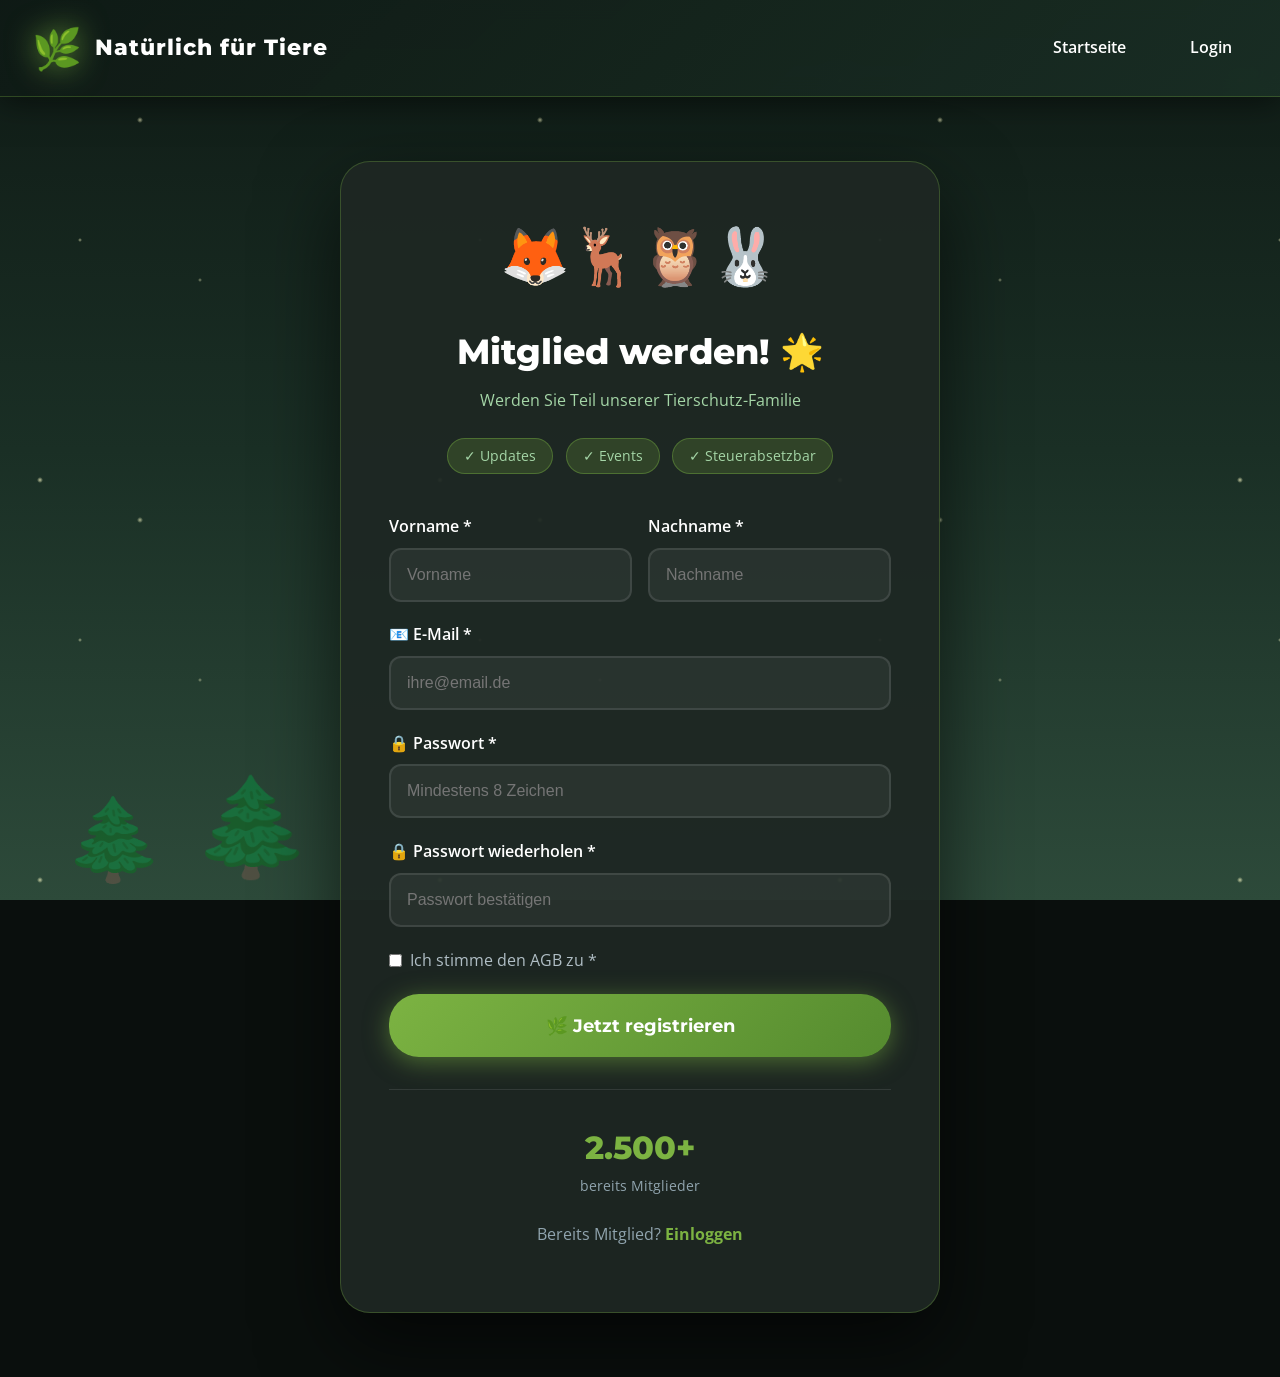
==== commit 398a900f: "FIXED! Komplettes neues System - keine Fehler mehr! ✅ Co-authored-by: Qwen-Coder <qwen-coder@alibaba" ====
--- a/anmelden.html
+++ b/anmelden.html
@@ -3,34 +3,26 @@
 <head>
     <meta charset="UTF-8">
     <meta name="viewport" content="width=device-width, initial-scale=1.0">
-    <title>Mitglied werden - Natürlich für Tiere e.V.</title>
+    <title>Registrieren - Natürlich für Tiere</title>
     <link rel="stylesheet" href="style.css">
-    <link rel="preconnect" href="https://fonts.googleapis.com">
-    <link rel="preconnect" href="https://fonts.gstatic.com" crossorigin>
-    <link href="https://fonts.googleapis.com/css2?family=Montserrat:wght@400;600;700;800;900&family=Open+Sans:wght@400;600;700&display=swap" rel="stylesheet">
+    <link href="https://fonts.googleapis.com/css2?family=Montserrat:wght@400;600;700;800&family=Open+Sans:wght@400;600&display=swap" rel="stylesheet">
 </head>
 <body>
     <div class="particles" id="particles"></div>
     <div class="forest-bg">
         <div class="tree tree-1">🌲</div>
         <div class="tree tree-2">🌲</div>
-        <div class="tree tree-3">🌳</div>
         <div class="fireflies"></div>
     </div>
 
     <header>
         <nav class="navigation">
             <div class="logo">
-                <div class="logo-symbol">🌿</div>
-                <div class="logo-text">
-                    <span class="logo-main">Natürlich für Tiere</span>
-                    <span class="logo-sub">e.V. Tierschutz</span>
-                </div>
+                <span class="logo-symbol">🌿</span>
+                <span class="logo-main">Natürlich für Tiere</span>
             </div>
             <ul class="nav-links">
                 <li><a href="index.html">Startseite</a></li>
-                <li><a href="index.html#tiere">Tiere</a></li>
-                <li><a href="index.html#projekte">Projekte</a></li>
                 <li><a href="login.html">Login</a></li>
             </ul>
         </nav>
@@ -41,90 +33,49 @@
             <div class="auth-container">
                 <div class="auth-header">
                     <div class="auth-animals">
-                        <span class="auth-animal float">🦊</span>
-                        <span class="auth-animal float delay-1">🦌</span>
-                        <span class="auth-animal float delay-2">🦉</span>
-                        <span class="auth-animal float delay-3">🐰</span>
-                        <span class="auth-animal float delay-4">🦔</span>
+                        <span>🦊</span><span>🦌</span><span>🦉</span><span>🐰</span>
                     </div>
-                    <h2>🌟 Mitglied werden</h2>
-                    <p class="auth-slogan">Werden Sie Teil unserer Tierschutz-Familie!</p>
-                    <div class="member-benefits-preview">
-                        <div class="benefit-badge">✓ Exklusive Updates</div>
-                        <div class="benefit-badge">✓ Veranstaltungen</div>
-                        <div class="benefit-badge">✓ Steuerabsetzbar</div>
+                    <h2>Mitglied werden! 🌟</h2>
+                    <p>Werden Sie Teil unserer Tierschutz-Familie</p>
+                    <div class="member-benefits">
+                        <span class="benefit-badge">✓ Updates</span>
+                        <span class="benefit-badge">✓ Events</span>
+                        <span class="benefit-badge">✓ Steuerabsetzbar</span>
                     </div>
                 </div>
                 
-                <form class="auth-form" action="#" method="post">
+                <form class="auth-form">
                     <div class="form-row">
                         <div class="form-group">
-                            <label for="vorname">
-                                <span class="label-icon">👤</span>
-                                Vorname *
-                            </label>
-                            <input type="text" id="vorname" name="vorname" required placeholder="Ihr Vorname">
+                            <label>Vorname *</label>
+                            <input type="text" required placeholder="Vorname">
                         </div>
-
                         <div class="form-group">
-                            <label for="nachname">
-                                <span class="label-icon">👤</span>
-                                Nachname *
-                            </label>
-                            <input type="text" id="nachname" name="nachname" required placeholder="Ihr Nachname">
+                            <label>Nachname *</label>
+                            <input type="text" required placeholder="Nachname">
                         </div>
                     </div>
 
                     <div class="form-group">
-                        <label for="email">
-                            <span class="label-icon">📧</span>
-                            E-Mail-Adresse *
-                        </label>
-                        <input type="email" id="email" name="email" required placeholder="ihre.email@beispiel.de">
+                        <label>📧 E-Mail *</label>
+                        <input type="email" required placeholder="ihre@email.de">
                     </div>
 
                     <div class="form-group">
-                        <label for="telefon">
-                            <span class="label-icon">📞</span>
-                            Telefon (optional)
-                        </label>
-                        <input type="tel" id="telefon" name="telefon" placeholder="+49 ...">
+                        <label>🔒 Passwort *</label>
+                        <input type="password" required placeholder="Mindestens 8 Zeichen">
                     </div>
 
                     <div class="form-group">
-                        <label for="passwort">
-                            <span class="label-icon">🔒</span>
-                            Passwort *
-                        </label>
-                        <input type="password" id="passwort" name="passwort" required placeholder="Mindestens 8 Zeichen">
-                        <div class="password-strength">
-                            <div class="strength-bar"></div>
-                        </div>
+                        <label>🔒 Passwort wiederholen *</label>
+                        <input type="password" required placeholder="Passwort bestätigen">
                     </div>
 
-                    <div class="form-group">
-                        <label for="passwort-wiederholen">
-                            <span class="label-icon">🔒</span>
-                            Passwort wiederholen *
-                        </label>
-                        <input type="password" id="passwort-wiederholen" name="passwort-wiederholen" required placeholder="Passwort bestätigen">
-                    </div>
+                    <label class="checkbox-label">
+                        <input type="checkbox" required> Ich stimme den AGB zu *
+                    </label>
 
-                    <div class="form-group checkbox-group">
-                        <input type="checkbox" id="newsletter" name="newsletter" checked>
-                        <label for="newsletter">📬 Ich möchte regelmäßig News über unsere Tierschutzarbeit erhalten</label>
-                    </div>
-
-                    <div class="form-group checkbox-group">
-                        <input type="checkbox" id="datenschutz" name="datenschutz" required>
-                        <label for="datenschutz">📋 Ich habe die Datenschutzerklärung gelesen und stimme zu *</label>
-                    </div>
-
-                    <button type="submit" class="btn-submit">
-                        <span class="btn-icon">🌿</span>
-                        Jetzt Mitglied werden
-                        <span class="btn-confetti">🎉</span>
-                    </button>
+                    <button type="submit" class="btn-submit">🌿 Jetzt registrieren</button>
                 </form>
 
                 <div class="auth-footer">
@@ -132,87 +83,21 @@
                         <span class="member-number">2.500+</span>
                         <span class="member-text">bereits Mitglieder</span>
                     </div>
-                    <p>Bereits Mitglied? <a href="login.html">Hier einloggen</a></p>
+                    <p>Bereits Mitglied? <a href="login.html">Einloggen</a></p>
                 </div>
             </div>
         </section>
     </main>
 
-    <footer>
-        <div class="footer-content">
-            <div class="footer-main">
-                <div class="footer-about">
-                    <div class="logo">
-                        <div class="logo-symbol">🌿</div>
-                        <div class="logo-text">
-                            <span class="logo-main">Natürlich für Tiere</span>
-                            <span class="logo-sub">e.V. Tierschutz</span>
-                        </div>
-                    </div>
-                    <p>Wir setzen uns seit 2019 für den Schutz einheimischer Wildtiere und ihrer natürlichen Lebensräume ein.</p>
-                </div>
-                <div class="footer-links">
-                    <h4>Navigation</h4>
-                    <a href="index.html">Startseite</a>
-                    <a href="index.html#tiere">Tiere</a>
-                    <a href="index.html#projekte">Projekte</a>
-                </div>
-                <div class="footer-contact">
-                    <h4>Kontakt</h4>
-                    <p>📧 info@natuerlich-fuer-tiere.de</p>
-                    <p>📞 +49 (0) 123 456789</p>
-                </div>
-                <div class="footer-social">
-                    <h4>Folgen Sie uns</h4>
-                    <div class="social-links">
-                        <a href="#" class="social-link">📘 Facebook</a>
-                        <a href="#" class="social-link">📷 Instagram</a>
-                    </div>
-                </div>
-            </div>
-            <div class="footer-bottom">
-                <p>&copy; 2026 Natürlich für Tiere e.V. – Alle Rechte vorbehalten.</p>
-                <div class="footer-legal">
-                    <a href="#">Impressum</a>
-                    <a href="#">Datenschutz</a>
-                </div>
-            </div>
-        </div>
-    </footer>
-
     <script>
-        // Particle System
         const particlesContainer = document.getElementById('particles');
         for (let i = 0; i < 30; i++) {
             const particle = document.createElement('div');
             particle.className = 'particle';
             particle.style.left = Math.random() * 100 + '%';
-            particle.style.top = Math.random() * 100 + '%';
             particle.style.animationDelay = Math.random() * 5 + 's';
-            particle.style.animationDuration = (Math.random() * 10 + 5) + 's';
             particlesContainer.appendChild(particle);
         }
-
-        // Password Strength
-        const password = document.getElementById('passwort');
-        const strengthBar = document.querySelector('.strength-bar');
-        
-        password.addEventListener('input', function() {
-            const value = this.value;
-            let strength = 0;
-            
-            if (value.length >= 8) strength++;
-            if (value.match(/[a-z]/)) strength++;
-            if (value.match(/[A-Z]/)) strength++;
-            if (value.match(/[0-9]/)) strength++;
-            if (value.match(/[^a-zA-Z0-9]/)) strength++;
-            
-            const colors = ['#ff4444', '#ff8800', '#ffcc00', '#88cc00', '#44cc44'];
-            const widths = ['20%', '40%', '60%', '80%', '100%'];
-            
-            strengthBar.style.width = widths[strength - 1] || '0%';
-            strengthBar.style.background = colors[strength - 1] || '#ff4444';
-        });
     </script>
 </body>
 </html>
--- a/style.css
+++ b/style.css
@@ -1,19 +1,6 @@
-/* ===================================
-   CRAZY ANIMATED WEBSITE STYLES
-   🚀🚀🚀🔥🔥🧨😎🆒
-   =================================== */
-
-/* Reset & Base */
-* {
-    margin: 0;
-    padding: 0;
-    box-sizing: border-box;
-}
-
-html {
-    scroll-behavior: smooth;
-}
-
+/* CRAZY ANIMATED WEBSITE */
+* { margin: 0; padding: 0; box-sizing: border-box; }
+html { scroll-behavior: smooth; }
 body {
     font-family: 'Open Sans', sans-serif;
     line-height: 1.6;
@@ -22,115 +9,38 @@
     overflow-x: hidden;
 }
 
-/* Particle Background */
+/* Particles */
 .particles {
     position: fixed;
-    top: 0;
-    left: 0;
-    width: 100%;
-    height: 100%;
+    top: 0; left: 0;
+    width: 100%; height: 100%;
     pointer-events: none;
     z-index: 0;
-    overflow: hidden;
-}
-
+}
 .particle {
     position: absolute;
-    width: 4px;
-    height: 4px;
-    background: rgba(124, 179, 66, 0.6);
+    width: 4px; height: 4px;
+    background: rgba(124,179,66,0.6);
     border-radius: 50%;
-    box-shadow: 0 0 10px rgba(124, 179, 66, 0.8);
+    box-shadow: 0 0 10px rgba(124,179,66,0.8);
     animation: particleFloat 15s infinite;
 }
-
 @keyframes particleFloat {
-    0%, 100% {
-        transform: translateY(0) translateX(0);
-        opacity: 0;
-    }
-    10% {
-        opacity: 1;
-    }
-    90% {
-        opacity: 1;
-    }
-    100% {
-        transform: translateY(-100vh) translateX(50px);
-        opacity: 0;
-    }
-}
-
-/* Loading Screen */
-.loading-screen {
-    position: fixed;
-    top: 0;
-    left: 0;
-    width: 100%;
-    height: 100%;
-    background: linear-gradient(135deg, #0f1a15 0%, #1a2f25 100%);
-    display: flex;
-    align-items: center;
-    justify-content: center;
-    z-index: 9999;
-    transition: opacity 0.5s;
-}
-
-.loader {
-    text-align: center;
-}
-
-.loader-animal {
-    font-size: 6rem;
-    animation: loaderBounce 1s infinite;
-}
-
-@keyframes loaderBounce {
-    0%, 100% { transform: translateY(0) scale(1); }
-    50% { transform: translateY(-30px) scale(1.1); }
-}
-
-.loader-bar {
-    width: 200px;
-    height: 6px;
-    background: rgba(255,255,255,0.1);
-    border-radius: 3px;
-    margin: 2rem auto;
-    overflow: hidden;
-}
-
-.loader-progress {
-    height: 100%;
-    background: linear-gradient(90deg, #7cb342, #a5d6a7, #7cb342);
-    background-size: 200% 100%;
-    animation: progressShine 1s infinite;
-    width: 0%;
-    transition: width 0.1s;
-}
-
-@keyframes progressShine {
-    0% { background-position: 200% 0; }
-    100% { background-position: -200% 0; }
-}
-
-.loading-screen p {
-    color: #a5d6a7;
-    font-size: 1.2rem;
+    0%,100% { transform: translateY(0); opacity: 0; }
+    10% { opacity: 1; }
+    90% { opacity: 1; }
+    100% { transform: translateY(-100vh); opacity: 0; }
 }
 
 /* Forest Background */
 .forest-bg {
     position: fixed;
-    top: 0;
-    left: 0;
-    width: 100%;
-    height: 100%;
+    top: 0; left: 0;
+    width: 100%; height: 100%;
     pointer-events: none;
     z-index: 0;
-    overflow: hidden;
     background: linear-gradient(180deg, #0f1a15 0%, #1a2f25 50%, #2d4a3a 100%);
 }
-
 .tree {
     position: absolute;
     bottom: 0;
@@ -138,46 +48,37 @@
     opacity: 0.4;
     animation: treeSway 4s ease-in-out infinite;
 }
-
-.tree-1 { left: 5%; animation-delay: 0s; }
-.tree-2 { left: 15%; animation-delay: 0.5s; font-size: 6rem; }
+.tree-1 { left: 5%; }
+.tree-2 { left: 15%; font-size: 6rem; animation-delay: 0.5s; }
 .tree-3 { left: 85%; animation-delay: 1s; }
-.tree-4 { left: 92%; animation-delay: 1.5s; font-size: 5.5rem; }
-.tree-5 { left: 50%; animation-delay: 0.3s; opacity: 0.2; bottom: 20%; }
-
+.tree-4 { left: 92%; font-size: 5.5rem; animation-delay: 1.5s; }
+.tree-5 { left: 50%; opacity: 0.2; bottom: 20%; animation-delay: 0.3s; }
 @keyframes treeSway {
-    0%, 100% { transform: rotate(-2deg); }
+    0%,100% { transform: rotate(-2deg); }
     50% { transform: rotate(2deg); }
 }
-
 .bush {
     position: absolute;
     bottom: 0;
     font-size: 3rem;
     opacity: 0.5;
 }
-
 .bush-1 { left: 25%; }
 .bush-2 { left: 70%; }
-
 .fireflies {
     position: absolute;
-    width: 100%;
-    height: 100%;
+    width: 100%; height: 100%;
     background-image: 
         radial-gradient(3px 3px at 10% 20%, rgba(255,255,200,0.9), transparent),
         radial-gradient(2px 2px at 20% 60%, rgba(255,255,200,0.7), transparent),
         radial-gradient(3px 3px at 35% 30%, rgba(255,255,200,0.8), transparent),
-        radial-gradient(2px 2px at 50% 70%, rgba(255,255,200,0.6), transparent),
-        radial-gradient(3px 3px at 65% 40%, rgba(255,255,200,0.7), transparent),
-        radial-gradient(2px 2px at 80% 80%, rgba(255,255,200,0.9), transparent);
+        radial-gradient(2px 2px at 50% 70%, rgba(255,255,200,0.6), transparent);
     background-size: 400px 400px;
     animation: fireflyPulse 3s ease-in-out infinite;
     opacity: 0.8;
 }
-
 @keyframes fireflyPulse {
-    0%, 100% { opacity: 0.5; }
+    0%,100% { opacity: 0.5; }
     50% { opacity: 1; }
 }
 
@@ -192,7 +93,6 @@
     border-bottom: 1px solid rgba(124,179,66,0.3);
     box-shadow: 0 5px 30px rgba(0,0,0,0.5);
 }
-
 .navigation {
     max-width: 1400px;
     margin: 0 auto;
@@ -201,124 +101,56 @@
     justify-content: space-between;
     align-items: center;
 }
-
 .logo {
     display: flex;
     align-items: center;
-    gap: 1rem;
-}
-
-.logo-symbol {
-    font-size: 2.5rem;
-    filter: drop-shadow(0 0 15px rgba(124,179,66,0.8));
-    animation: logoGlow 2s ease-in-out infinite;
-}
-
-@keyframes logoGlow {
-    0%, 100% { filter: drop-shadow(0 0 15px rgba(124,179,66,0.8)); }
-    50% { filter: drop-shadow(0 0 25px rgba(124,179,66,1)); }
-}
-
-.logo-text {
-    display: flex;
-    flex-direction: column;
-}
-
+    gap: 0.8rem;
+}
+.logo-symbol { font-size: 2.5rem; filter: drop-shadow(0 0 15px rgba(124,179,66,0.8)); }
 .logo-main {
     font-family: 'Montserrat', sans-serif;
     font-weight: 800;
     font-size: 1.4rem;
     color: #fff;
     letter-spacing: 1px;
-    text-shadow: 0 0 10px rgba(124,179,66,0.5);
-}
-
-.logo-sub {
-    font-size: 0.75rem;
-    color: #7cb342;
-    letter-spacing: 2px;
-    text-transform: uppercase;
-}
-
+}
 .nav-links {
     list-style: none;
     display: flex;
     gap: 2rem;
     align-items: center;
 }
-
 .nav-links a {
     color: #fff;
     text-decoration: none;
     font-weight: 600;
-    font-size: 0.95rem;
     transition: all 0.3s;
     padding: 0.5rem 1rem;
-    border-radius: 5px;
-    position: relative;
-    overflow: hidden;
-}
-
-.nav-links a::before {
-    content: '';
-    position: absolute;
-    bottom: 0;
-    left: -100%;
-    width: 100%;
-    height: 2px;
-    background: linear-gradient(90deg, transparent, #7cb342, transparent);
-    transition: left 0.3s;
-}
-
-.nav-links a:hover::before {
-    left: 100%;
-}
-
-.nav-links a:hover {
-    color: #7cb342;
-    text-shadow: 0 0 10px rgba(124,179,66,0.8);
-}
-
+}
+.nav-links a:hover { color: #7cb342; }
 .btn-nav {
     background: linear-gradient(135deg, #7cb342 0%, #558b2f 100%);
     padding: 0.7rem 1.5rem !important;
     border-radius: 25px !important;
     box-shadow: 0 3px 15px rgba(124,179,66,0.5);
 }
-
-.btn-nav:hover {
-    transform: translateY(-2px) scale(1.05);
-    box-shadow: 0 5px 25px rgba(124,179,66,0.8);
-}
-
-.mobile-menu-btn {
-    display: none;
-    background: none;
-    border: none;
-    color: #fff;
-    font-size: 1.5rem;
-    cursor: pointer;
-}
-
-/* Hero Section */
+.btn-nav:hover { transform: translateY(-2px); box-shadow: 0 5px 25px rgba(124,179,66,0.8); }
+
+/* Hero */
 .hero {
     min-height: 100vh;
     display: flex;
-    flex-direction: column;
     align-items: center;
     justify-content: center;
     padding: 8rem 2rem 4rem;
     position: relative;
     z-index: 1;
-    background: radial-gradient(ellipse at center, rgba(45,80,60,0.3) 0%, transparent 70%);
-}
-
+}
 .hero-content {
     max-width: 1200px;
     text-align: center;
     color: #fff;
 }
-
 .hero-badge {
     display: inline-flex;
     align-items: center;
@@ -332,109 +164,42 @@
     margin-bottom: 2rem;
     color: #a5d6a7;
 }
-
+.animate-pulse { animation: pulse 2s ease-in-out infinite; }
 @keyframes pulse {
-    0%, 100% { transform: scale(1); opacity: 1; }
-    50% { transform: scale(1.05); opacity: 0.8; }
-}
-
-.animate-pulse {
-    animation: pulse 2s ease-in-out infinite;
-}
-
+    0%,100% { transform: scale(1); }
+    50% { transform: scale(1.05); }
+}
 .hero-title {
     font-family: 'Montserrat', sans-serif;
     font-weight: 900;
     font-size: 5.5rem;
-    line-height: 1.1;
-    margin-bottom: 1rem;
     background: linear-gradient(135deg, #fff 0%, #a5d6a7 50%, #7cb342 100%);
     -webkit-background-clip: text;
     -webkit-text-fill-color: transparent;
     background-clip: text;
-    position: relative;
-}
-
-/* Glitch Effect */
-.glitch {
-    position: relative;
-}
-
-.glitch::before,
-.glitch::after {
-    content: attr(data-text);
-    position: absolute;
-    top: 0;
-    left: 0;
-    width: 100%;
-    height: 100%;
-}
-
-.glitch::before {
-    animation: glitch-1 0.3s infinite;
-    clip-path: polygon(0 0, 100% 0, 100% 45%, 0 45%);
-    transform: translate(-2px);
-    opacity: 0.8;
-}
-
-.glitch::after {
-    animation: glitch-2 0.3s infinite;
-    clip-path: polygon(0 55%, 100% 55%, 100% 100%, 0 100%);
-    transform: translate(2px);
-    opacity: 0.8;
-}
-
-@keyframes glitch-1 {
-    0%, 100% { transform: translate(-2px); }
-    50% { transform: translate(2px); }
-}
-
-@keyframes glitch-2 {
-    0%, 100% { transform: translate(2px); }
-    50% { transform: translate(-2px); }
-}
-
+    margin-bottom: 1rem;
+}
 .title-divider {
     width: 200px;
     height: 5px;
     background: linear-gradient(90deg, transparent, #7cb342, transparent);
     margin: 1.5rem auto;
     border-radius: 3px;
-    animation: dividerGlow 2s ease-in-out infinite;
-}
-
-@keyframes dividerGlow {
-    0%, 100% { box-shadow: 0 0 10px rgba(124,179,66,0.5); }
-    50% { box-shadow: 0 0 20px rgba(124,179,66,1); }
-}
-
+}
 .hero-subtitle {
     font-size: 2.2rem;
     color: #a5d6a7;
-    font-weight: 300;
     margin-bottom: 1.5rem;
     letter-spacing: 3px;
 }
-
-.animate-fadeIn {
-    animation: fadeIn 1s ease-out;
-}
-
-@keyframes fadeIn {
-    from { opacity: 0; transform: translateY(20px); }
-    to { opacity: 1; transform: translateY(0); }
-}
-
 .hero-text {
     font-size: 1.2rem;
     color: #b0bec5;
-    line-height: 1.8;
     margin-bottom: 3rem;
     max-width: 800px;
     margin-left: auto;
     margin-right: auto;
 }
-
 .hero-cta {
     display: flex;
     gap: 1.5rem;
@@ -442,7 +207,6 @@
     flex-wrap: wrap;
     margin-bottom: 3rem;
 }
-
 .btn-primary {
     display: inline-block;
     background: linear-gradient(135deg, #7cb342 0%, #558b2f 100%);
@@ -455,41 +219,11 @@
     font-family: 'Montserrat', sans-serif;
     box-shadow: 0 6px 25px rgba(124,179,66,0.5);
     transition: all 0.3s;
-    border: none;
-    cursor: pointer;
-    position: relative;
-    overflow: hidden;
-}
-
-.btn-primary::before {
-    content: '';
-    position: absolute;
-    top: 0;
-    left: -100%;
-    width: 100%;
-    height: 100%;
-    background: linear-gradient(90deg, transparent, rgba(255,255,255,0.3), transparent);
-    transition: left 0.5s;
-}
-
-.btn-primary:hover::before {
-    left: 100%;
-}
-
-.btn-glow {
-    animation: btnGlow 2s ease-in-out infinite;
-}
-
-@keyframes btnGlow {
-    0%, 100% { box-shadow: 0 6px 25px rgba(124,179,66,0.5); }
-    50% { box-shadow: 0 6px 40px rgba(124,179,66,0.8); }
-}
-
+}
 .btn-primary:hover {
-    transform: translateY(-5px) scale(1.05);
+    transform: translateY(-5px);
     box-shadow: 0 10px 40px rgba(124,179,66,0.8);
 }
-
 .btn-secondary {
     display: inline-block;
     background: transparent;
@@ -503,15 +237,11 @@
     border: 2px solid rgba(124,179,66,0.5);
     transition: all 0.3s;
 }
-
 .btn-secondary:hover {
     border-color: #7cb342;
     color: #7cb342;
     transform: translateY(-3px);
-    box-shadow: 0 5px 20px rgba(124,179,66,0.3);
-}
-
-/* Hero Animals Showcase */
+}
 .hero-animals-showcase {
     display: flex;
     justify-content: center;
@@ -519,116 +249,51 @@
     margin: 3rem 0;
     flex-wrap: wrap;
 }
-
 .showcase-animal {
     font-size: 4.5rem;
-    filter: drop-shadow(0 5px 20px rgba(0,0,0,0.5));
-}
-
-.float {
-    animation: animalFloat 3s ease-in-out infinite;
-}
-
+}
+.float { animation: animalFloat 3s ease-in-out infinite; }
 @keyframes animalFloat {
-    0%, 100% { transform: translateY(0) scale(1); }
-    50% { transform: translateY(-20px) scale(1.1); }
-}
-
+    0%,100% { transform: translateY(0); }
+    50% { transform: translateY(-20px); }
+}
 .delay-1 { animation-delay: 0.1s; }
 .delay-2 { animation-delay: 0.2s; }
 .delay-3 { animation-delay: 0.3s; }
 .delay-4 { animation-delay: 0.4s; }
 .delay-5 { animation-delay: 0.5s; }
-.delay-6 { animation-delay: 0.6s; }
-.delay-7 { animation-delay: 0.7s; }
-
-/* Hero Stats */
 .hero-stats {
     display: flex;
     gap: 4rem;
     justify-content: center;
     flex-wrap: wrap;
-    margin-top: 3rem;
-}
-
-.stat-item {
-    text-align: center;
-}
-
+}
+.stat-item { text-align: center; }
 .stat-value {
     display: block;
     font-family: 'Montserrat', sans-serif;
     font-weight: 800;
     font-size: 3.5rem;
     color: #7cb342;
-    margin-bottom: 0.3rem;
-    text-shadow: 0 0 20px rgba(124,179,66,0.5);
-}
-
+}
 .stat-label {
     font-size: 0.95rem;
     color: #90a4ae;
     text-transform: uppercase;
-    letter-spacing: 1.5px;
-}
-
-.animate-scale {
-    animation: scaleIn 0.8s ease-out backwards;
-}
-
-@keyframes scaleIn {
-    from { opacity: 0; transform: scale(0.5); }
-    to { opacity: 1; transform: scale(1); }
-}
-
-/* Scroll Indicator */
-.hero-scroll-indicator {
-    position: absolute;
-    bottom: 2rem;
-    left: 50%;
-    transform: translateX(-50%);
-    text-align: center;
-    color: #7cb342;
-    animation: bounce 2s infinite;
-}
-
-.mouse {
-    width: 30px;
-    height: 50px;
-    border: 2px solid #7cb342;
-    border-radius: 15px;
-    margin: 0 auto 0.5rem;
-    position: relative;
-}
-
-.wheel {
-    width: 4px;
-    height: 10px;
-    background: #7cb342;
-    border-radius: 2px;
-    position: absolute;
-    top: 10px;
-    left: 50%;
-    transform: translateX(-50%);
-    animation: scroll 1.5s infinite;
-}
-
-@keyframes scroll {
-    0% { opacity: 1; top: 10px; }
-    100% { opacity: 0; top: 30px; }
-}
-
-@keyframes bounce {
-    0%, 100% { transform: translateX(-50%) translateY(0); }
-    50% { transform: translateX(-50%) translateY(10px); }
-}
-
-/* Section Headers */
+}
+
+/* Animals Section */
+.animals-section {
+    max-width: 1400px;
+    margin: 0 auto;
+    padding: 6rem 2rem;
+    position: relative;
+    z-index: 1;
+}
 .section-header {
     text-align: center;
     margin-bottom: 4rem;
 }
-
 .section-tag {
     display: inline-block;
     background: linear-gradient(135deg, #7cb342 0%, #558b2f 100%);
@@ -638,59 +303,23 @@
     font-weight: 600;
     font-size: 0.95rem;
     margin-bottom: 1rem;
-    box-shadow: 0 4px 15px rgba(124,179,66,0.5);
-}
-
-.animate-bounce {
-    animation: bounceIn 1s ease-out;
-}
-
-@keyframes bounceIn {
-    0% { transform: scale(0); }
-    50% { transform: scale(1.1); }
-    100% { transform: scale(1); }
-}
-
+}
 .section-header h2 {
     font-family: 'Montserrat', sans-serif;
     font-weight: 800;
     font-size: 3.5rem;
     color: #fff;
     margin-bottom: 1rem;
-    text-shadow: 0 0 20px rgba(124,179,66,0.3);
-}
-
-.animate-title {
-    animation: titleSlide 1s ease-out;
-}
-
-@keyframes titleSlide {
-    from { opacity: 0; transform: translateY(-30px); }
-    to { opacity: 1; transform: translateY(0); }
-}
-
+}
 .section-header p {
     font-size: 1.2rem;
     color: #b0bec5;
-    max-width: 700px;
-    margin: 0 auto;
-}
-
-/* Animals Section */
-.animals-section {
-    max-width: 1400px;
-    margin: 0 auto;
-    padding: 6rem 2rem;
-    position: relative;
-    z-index: 1;
-}
-
+}
 .animal-grid {
     display: grid;
     grid-template-columns: repeat(auto-fit, minmax(340px, 1fr));
     gap: 2.5rem;
 }
-
 .animal-card {
     background: rgba(30,40,35,0.8);
     border-radius: 20px;
@@ -698,25 +327,13 @@
     border: 1px solid rgba(124,179,66,0.2);
     transition: all 0.4s;
     backdrop-filter: blur(10px);
-    opacity: 0;
-    transform: translateY(50px);
-}
-
-.animal-card.visible {
-    opacity: 1;
-    transform: translateY(0);
-}
-
-.animal-card.large {
-    grid-row: span 2;
-}
-
+}
+.animal-card.large { grid-row: span 2; }
 .animal-card:hover {
-    transform: translateY(-15px) scale(1.02);
+    transform: translateY(-15px);
     border-color: rgba(124,179,66,0.6);
-    box-shadow: 0 20px 60px rgba(124,179,66,0.3), 0 0 40px rgba(124,179,66,0.2);
-}
-
+    box-shadow: 0 20px 60px rgba(124,179,66,0.3);
+}
 .animal-emoji-wrapper {
     position: relative;
     height: 300px;
@@ -724,61 +341,28 @@
     display: flex;
     align-items: center;
     justify-content: center;
-    overflow: hidden;
-}
-
-.animal-card.large .animal-emoji-wrapper {
-    height: 420px;
-}
-
+}
+.animal-card.large .animal-emoji-wrapper { height: 420px; }
 .animal-emoji {
     font-size: 15rem;
     filter: drop-shadow(0 15px 40px rgba(0,0,0,0.6));
     transition: all 0.4s;
 }
-
 .animal-card:hover .animal-emoji {
     transform: scale(1.5) rotate(10deg);
     filter: drop-shadow(0 30px 60px rgba(124,179,66,0.6));
 }
-
-.animal-glow {
-    position: absolute;
-    width: 200px;
-    height: 200px;
-    background: radial-gradient(circle, rgba(124,179,66,0.3) 0%, transparent 70%);
-    border-radius: 50%;
-    animation: glowPulse 2s ease-in-out infinite;
-}
-
-@keyframes glowPulse {
-    0%, 100% { transform: scale(1); opacity: 0.5; }
-    50% { transform: scale(1.2); opacity: 0.8; }
-}
-
 .animal-status {
     position: absolute;
-    top: 1rem;
-    right: 1rem;
+    top: 1rem; right: 1rem;
     background: linear-gradient(135deg, #7cb342 0%, #558b2f 100%);
     color: #fff;
     padding: 0.5rem 1.2rem;
     border-radius: 20px;
     font-size: 0.85rem;
     font-weight: 700;
-    box-shadow: 0 3px 15px rgba(124,179,66,0.5);
-    animation: statusPulse 2s infinite;
-}
-
-@keyframes statusPulse {
-    0%, 100% { transform: scale(1); }
-    50% { transform: scale(1.05); }
-}
-
-.animal-info {
-    padding: 2rem;
-}
-
+}
+.animal-info { padding: 2rem; }
 .animal-info h3 {
     font-family: 'Montserrat', sans-serif;
     font-weight: 800;
@@ -786,22 +370,16 @@
     color: #fff;
     margin-bottom: 0.3rem;
 }
-
 .latin-name {
     color: #7cb342;
     font-style: italic;
-    font-size: 1rem;
     display: block;
     margin-bottom: 1rem;
 }
-
-.animal-short {
+.animal-info p {
     color: #a5d6a7;
-    font-size: 1.1rem;
-    font-weight: 600;
-    margin-bottom: 1.5rem;
-}
-
+    margin-bottom: 1.5rem;
+}
 .animal-details {
     display: flex;
     flex-wrap: wrap;
@@ -810,43 +388,19 @@
     padding-bottom: 1.5rem;
     border-bottom: 1px solid rgba(124,179,66,0.2);
 }
-
 .animal-details span {
     font-size: 0.9rem;
     color: #b0bec5;
     background: rgba(124,179,66,0.1);
     padding: 0.5rem 1rem;
     border-radius: 15px;
-    border: 1px solid rgba(124,179,66,0.2);
-}
-
-.animal-facts-preview {
-    margin-bottom: 1.5rem;
-}
-
-.fact-item {
-    display: flex;
-    align-items: center;
-    gap: 0.8rem;
-    padding: 0.7rem 0;
-    color: #b0bec5;
-    font-size: 0.95rem;
-    border-bottom: 1px solid rgba(255,255,255,0.05);
-}
-
-.fact-icon {
-    font-size: 1.2rem;
-}
-
+}
 .btn-small {
     color: #7cb342;
     text-decoration: none;
     font-weight: 700;
-    font-size: 1rem;
     transition: all 0.3s;
-    display: inline-block;
-}
-
+}
 .btn-small:hover {
     color: #a5d6a7;
     transform: translateX(10px);
@@ -859,7 +413,6 @@
     position: relative;
     z-index: 1;
 }
-
 .knowledge-grid {
     max-width: 1400px;
     margin: 0 auto;
@@ -867,28 +420,17 @@
     grid-template-columns: repeat(auto-fit, minmax(320px, 1fr));
     gap: 2rem;
 }
-
 .knowledge-card {
     background: rgba(30,40,35,0.9);
     border-radius: 20px;
     padding: 2.5rem;
     border: 1px solid rgba(124,179,66,0.3);
     transition: all 0.4s;
-    opacity: 0;
-    transform: translateY(50px);
-}
-
-.knowledge-card.visible {
-    opacity: 1;
-    transform: translateY(0);
-}
-
+}
 .knowledge-card:hover {
     border-color: rgba(124,179,66,0.6);
-    box-shadow: 0 15px 50px rgba(124,179,66,0.3);
     transform: translateY(-10px);
 }
-
 .knowledge-header {
     display: flex;
     align-items: center;
@@ -897,85 +439,21 @@
     padding-bottom: 1.5rem;
     border-bottom: 2px solid rgba(124,179,66,0.3);
 }
-
-.knowledge-emoji {
-    font-size: 4rem;
-}
-
+.knowledge-emoji { font-size: 4rem; }
 .knowledge-header h3 {
     font-family: 'Montserrat', sans-serif;
     font-weight: 800;
     font-size: 1.8rem;
     color: #fff;
 }
-
-.knowledge-list {
-    list-style: none;
-}
-
+.knowledge-list { list-style: none; }
 .knowledge-list li {
     color: #b0bec5;
     padding: 1rem 0;
     border-bottom: 1px solid rgba(255,255,255,0.05);
-    line-height: 1.6;
-}
-
-.knowledge-list li:last-child {
-    border-bottom: none;
-}
-
-.knowledge-list strong {
-    color: #7cb342;
-}
-
-/* Info Boxes */
-.info-boxes {
-    max-width: 1400px;
-    margin: 3rem auto 0;
-    display: grid;
-    grid-template-columns: repeat(auto-fit, minmax(280px, 1fr));
-    gap: 2rem;
-}
-
-.info-box {
-    background: linear-gradient(135deg, rgba(124,179,66,0.1) 0%, rgba(85,139,47,0.1) 100%);
-    border-radius: 15px;
-    padding: 2rem;
-    border: 1px solid rgba(124,179,66,0.3);
-    text-align: center;
-    opacity: 0;
-    transform: translateY(50px);
-    transition: all 0.4s;
-}
-
-.info-box.visible {
-    opacity: 1;
-    transform: translateY(0);
-}
-
-.info-box:hover {
-    border-color: rgba(124,179,66,0.6);
-    box-shadow: 0 10px 40px rgba(124,179,66,0.3);
-    transform: translateY(-5px);
-}
-
-.info-box-icon {
-    font-size: 4rem;
-    margin-bottom: 1rem;
-}
-
-.info-box h3 {
-    font-family: 'Montserrat', sans-serif;
-    font-weight: 700;
-    font-size: 1.4rem;
-    color: #fff;
-    margin-bottom: 1rem;
-}
-
-.info-box p {
-    color: #b0bec5;
-    line-height: 1.7;
-}
+}
+.knowledge-list li:last-child { border-bottom: none; }
+.knowledge-list strong { color: #7cb342; }
 
 /* Projects Section */
 .projects-section {
@@ -984,7 +462,6 @@
     position: relative;
     z-index: 1;
 }
-
 .projects-grid {
     max-width: 1200px;
     margin: 0 auto;
@@ -992,28 +469,17 @@
     grid-template-columns: repeat(auto-fit, minmax(320px, 1fr));
     gap: 2.5rem;
 }
-
 .project-card {
     background: rgba(30,40,35,0.8);
     border-radius: 20px;
     overflow: hidden;
     border: 1px solid rgba(124,179,66,0.2);
     transition: all 0.4s;
-    backdrop-filter: blur(10px);
-    opacity: 0;
-    transform: translateY(50px);
-}
-
-.project-card.visible {
-    opacity: 1;
-    transform: translateY(0);
-}
-
+}
 .project-card:hover {
     transform: translateY(-15px);
     box-shadow: 0 20px 60px rgba(124,179,66,0.3);
 }
-
 .project-emoji {
     font-size: 7rem;
     text-align: center;
@@ -1021,16 +487,11 @@
     background: linear-gradient(135deg, rgba(45,80,60,0.5) 0%, rgba(30,50,40,0.8) 100%);
     animation: projectFloat 4s ease-in-out infinite;
 }
-
 @keyframes projectFloat {
-    0%, 100% { transform: translateY(0); }
+    0%,100% { transform: translateY(0); }
     50% { transform: translateY(-15px); }
 }
-
-.project-content {
-    padding: 2rem;
-}
-
+.project-content { padding: 2rem; }
 .project-content h3 {
     font-family: 'Montserrat', sans-serif;
     font-weight: 700;
@@ -1038,17 +499,11 @@
     color: #fff;
     margin-bottom: 1rem;
 }
-
 .project-content p {
     color: #b0bec5;
     margin-bottom: 1.5rem;
-    line-height: 1.7;
-}
-
-.project-progress {
-    margin-bottom: 1.5rem;
-}
-
+}
+.project-progress { margin-bottom: 1.5rem; }
 .progress-bar {
     height: 10px;
     background: rgba(255,255,255,0.1);
@@ -1056,21 +511,16 @@
     overflow: hidden;
     margin-bottom: 0.5rem;
 }
-
 .progress-fill {
     height: 100%;
     background: linear-gradient(90deg, #7cb342, #a5d6a7, #7cb342);
-    background-size: 200% 100%;
-    animation: progressShine 2s infinite;
     border-radius: 5px;
 }
-
 .project-progress span {
     font-size: 0.9rem;
     color: #7cb342;
     font-weight: 600;
 }
-
 .btn-project {
     display: inline-block;
     background: linear-gradient(135deg, #7cb342 0%, #558b2f 100%);
@@ -1079,12 +529,9 @@
     border-radius: 25px;
     text-decoration: none;
     font-weight: 600;
-    font-size: 1rem;
+    text-align: center;
     transition: all 0.3s;
-    width: 100%;
-    text-align: center;
-}
-
+}
 .btn-project:hover {
     transform: translateY(-3px);
     box-shadow: 0 8px 25px rgba(124,179,66,0.5);
@@ -1096,7 +543,6 @@
     position: relative;
     z-index: 1;
 }
-
 .join-content {
     max-width: 1200px;
     margin: 0 auto;
@@ -1105,11 +551,6 @@
     gap: 4rem;
     align-items: center;
 }
-
-.join-text .section-tag {
-    margin-bottom: 1rem;
-}
-
 .join-text h2 {
     font-family: 'Montserrat', sans-serif;
     font-weight: 800;
@@ -1117,32 +558,25 @@
     color: #fff;
     margin-bottom: 1.5rem;
 }
-
 .join-text p {
     color: #b0bec5;
     font-size: 1.15rem;
     margin-bottom: 2rem;
-    line-height: 1.8;
-}
-
+}
 .benefits-list {
     list-style: none;
     margin-bottom: 2.5rem;
 }
-
 .benefits-list li {
     color: #b0bec5;
     padding: 0.8rem 0;
-    font-size: 1.05rem;
     border-bottom: 1px solid rgba(255,255,255,0.05);
 }
-
 .join-buttons {
     display: flex;
     gap: 1.5rem;
     flex-wrap: wrap;
 }
-
 .btn-outline {
     display: inline-block;
     background: transparent;
@@ -1152,84 +586,168 @@
     text-decoration: none;
     font-weight: 700;
     font-size: 1.1rem;
-    font-family: 'Montserrat', sans-serif;
     border: 2px solid rgba(124,179,66,0.5);
     transition: all 0.3s;
 }
-
 .btn-outline:hover {
     border-color: #7cb342;
     color: #7cb342;
-    transform: translateY(-3px);
-    box-shadow: 0 5px 20px rgba(124,179,66,0.3);
-}
-
+}
 .join-emoji-display {
     display: flex;
     justify-content: center;
     gap: 1.5rem;
     flex-wrap: wrap;
 }
-
-.join-emoji {
-    font-size: 6rem;
-    filter: drop-shadow(0 5px 15px rgba(0,0,0,0.3));
-}
-
-/* Trust Section */
-.trust-section {
-    background: rgba(30,40,35,0.8);
+.join-emoji { font-size: 6rem; }
+
+/* Auth/Login/Register */
+.auth-section {
+    min-height: calc(100vh - 100px);
+    display: flex;
+    align-items: center;
+    justify-content: center;
     padding: 4rem 2rem;
     position: relative;
     z-index: 1;
-    border-top: 1px solid rgba(124,179,66,0.3);
-    border-bottom: 1px solid rgba(124,179,66,0.3);
-}
-
-.trust-content {
-    max-width: 1200px;
-    margin: 0 auto;
+}
+.auth-container {
+    background: rgba(30,40,35,0.95);
+    border-radius: 30px;
+    box-shadow: 0 30px 80px rgba(0,0,0,0.6);
+    padding: 3rem;
+    max-width: 600px;
+    width: 100%;
+    border: 1px solid rgba(124,179,66,0.3);
+}
+.auth-header {
     text-align: center;
-}
-
-.trust-content h3 {
-    font-family: 'Montserrat', sans-serif;
-    font-weight: 700;
+    margin-bottom: 2.5rem;
+}
+.auth-animals {
+    font-size: 3.5rem;
+    margin-bottom: 1.5rem;
+}
+.auth-container h2 {
+    font-family: 'Montserrat', sans-serif;
+    font-weight: 800;
     font-size: 2.2rem;
     color: #fff;
-    margin-bottom: 3rem;
-}
-
-.trust-badges {
+    margin-bottom: 0.5rem;
+}
+.auth-header p {
+    color: #a5d6a7;
+    margin-bottom: 1.5rem;
+}
+.member-benefits {
     display: flex;
     justify-content: center;
-    gap: 3rem;
+    gap: 0.8rem;
     flex-wrap: wrap;
-}
-
-.trust-badge {
+    margin-top: 1rem;
+}
+.benefit-badge {
+    background: rgba(124,179,66,0.2);
+    border: 1px solid rgba(124,179,66,0.4);
+    color: #a5d6a7;
+    padding: 0.4rem 1rem;
+    border-radius: 20px;
+    font-size: 0.85rem;
+}
+.auth-form {
     display: flex;
     flex-direction: column;
-    align-items: center;
-    gap: 0.8rem;
-    opacity: 0;
-    transform: scale(0.8);
-}
-
-.trust-badge.visible {
-    opacity: 1;
-    transform: scale(1);
-}
-
-.trust-badge .badge-icon {
-    font-size: 4rem;
-    filter: drop-shadow(0 5px 15px rgba(124,179,66,0.5));
-}
-
-.trust-badge span {
-    color: #b0bec5;
+    gap: 1.3rem;
+}
+.form-row {
+    display: grid;
+    grid-template-columns: 1fr 1fr;
+    gap: 1rem;
+}
+.form-group {
+    display: flex;
+    flex-direction: column;
+}
+.form-group label {
+    color: #fff;
     font-weight: 600;
+    margin-bottom: 0.5rem;
+}
+.form-group input {
+    padding: 1rem;
+    border: 2px solid rgba(255,255,255,0.1);
+    border-radius: 12px;
     font-size: 1rem;
+    background: rgba(255,255,255,0.05);
+    color: #fff;
+}
+.form-group input:focus {
+    outline: none;
+    border-color: #7cb342;
+    box-shadow: 0 0 0 4px rgba(124,179,66,0.2);
+}
+.checkbox-label {
+    color: #b0bec5;
+    cursor: pointer;
+    display: flex;
+    align-items: center;
+    gap: 0.5rem;
+}
+.form-options {
+    display: flex;
+    justify-content: space-between;
+    align-items: center;
+    flex-wrap: wrap;
+    gap: 1rem;
+}
+.forgot {
+    color: #7cb342;
+    text-decoration: none;
+    font-size: 0.9rem;
+}
+.btn-submit {
+    background: linear-gradient(135deg, #7cb342 0%, #558b2f 100%);
+    color: #fff;
+    border: none;
+    padding: 1.3rem;
+    font-size: 1.1rem;
+    font-weight: 700;
+    font-family: 'Montserrat', sans-serif;
+    border-radius: 30px;
+    cursor: pointer;
+    transition: all 0.3s;
+    box-shadow: 0 5px 25px rgba(124,179,66,0.5);
+}
+.btn-submit:hover {
+    transform: translateY(-3px);
+    box-shadow: 0 8px 35px rgba(124,179,66,0.8);
+}
+.auth-footer {
+    text-align: center;
+    margin-top: 2rem;
+    padding-top: 2rem;
+    border-top: 1px solid rgba(255,255,255,0.1);
+}
+.member-count { margin-bottom: 1.5rem; }
+.member-number {
+    display: block;
+    font-family: 'Montserrat', sans-serif;
+    font-weight: 800;
+    font-size: 2rem;
+    color: #7cb342;
+}
+.member-text {
+    color: #90a4ae;
+    font-size: 0.9rem;
+}
+.auth-footer p {
+    margin: 1rem 0;
+    color: #90a4ae;
+}
+.auth-footer a {
+    color: #7cb342;
+    text-decoration: none;
+    font-weight: 700;
 }
 
 /* Footer */
@@ -1239,100 +757,56 @@
     position: relative;
     z-index: 1;
 }
-
 .footer-content {
     max-width: 1400px;
     margin: 0 auto;
 }
-
 .footer-main {
     display: grid;
-    grid-template-columns: 2fr 1fr 1fr 1fr;
+    grid-template-columns: 2fr 1fr 1fr;
     gap: 3rem;
     margin-bottom: 3rem;
 }
-
-.footer-about .logo {
-    margin-bottom: 1.5rem;
-}
-
 .footer-about p {
     color: #90a4ae;
-    line-height: 1.8;
-}
-
-.footer-links h4,
-.footer-contact h4,
-.footer-social h4 {
-    font-family: 'Montserrat', sans-serif;
-    font-weight: 700;
-    font-size: 1.1rem;
-    color: #fff;
-    margin-bottom: 1.5rem;
-}
-
+    margin-top: 1rem;
+}
+.footer-links h4, .footer-contact h4 {
+    font-family: 'Montserrat', sans-serif;
+    font-weight: 700;
+    color: #fff;
+    margin-bottom: 1.5rem;
+}
 .footer-links a {
     display: block;
     color: #90a4ae;
     text-decoration: none;
     padding: 0.5rem 0;
-    transition: all 0.3s;
-}
-
-.footer-links a:hover {
-    color: #7cb342;
-    padding-left: 5px;
-}
-
+}
+.footer-links a:hover { color: #7cb342; }
 .footer-contact p {
     color: #90a4ae;
     margin-bottom: 0.8rem;
 }
-
-.social-links {
-    display: flex;
-    flex-direction: column;
-    gap: 0.8rem;
-}
-
-.social-link {
-    color: #90a4ae;
-    text-decoration: none;
-    transition: all 0.3s;
-}
-
-.social-link:hover {
-    color: #7cb342;
-}
-
 .footer-bottom {
     display: flex;
     justify-content: space-between;
-    align-items: center;
     padding-top: 2rem;
     border-top: 1px solid rgba(255,255,255,0.1);
 }
-
 .footer-bottom p {
     color: #546e7a;
     font-size: 0.9rem;
 }
-
 .footer-legal {
     display: flex;
     gap: 2rem;
 }
-
 .footer-legal a {
     color: #546e7a;
     text-decoration: none;
-    font-size: 0.9rem;
-    transition: all 0.3s;
-}
-
-.footer-legal a:hover {
-    color: #7cb342;
-}
+}
+.footer-legal a:hover { color: #7cb342; }
 
 /* Animal Detail Pages */
 .animal-detail-hero {
@@ -1342,7 +816,6 @@
     position: relative;
     z-index: 1;
 }
-
 .animal-detail-emoji {
     background: linear-gradient(135deg, rgba(45,80,60,0.5) 0%, rgba(30,50,40,0.8) 100%);
     display: flex;
@@ -1350,13 +823,11 @@
     justify-content: center;
     min-height: 400px;
 }
-
 .detail-emoji {
     font-size: 15rem;
     filter: drop-shadow(0 20px 50px rgba(0,0,0,0.5));
     animation: animalFloat 3s ease-in-out infinite;
 }
-
 .animal-detail-content {
     background: linear-gradient(135deg, rgba(20,30,25,0.95) 0%, rgba(30,50,40,0.9) 100%);
     padding: 4rem;
@@ -1365,7 +836,6 @@
     justify-content: center;
     color: #fff;
 }
-
 .animal-tag {
     display: inline-block;
     background: rgba(124,179,66,0.2);
@@ -1378,15 +848,12 @@
     margin-bottom: 1.5rem;
     width: fit-content;
 }
-
 .animal-detail-content h1 {
     font-family: 'Montserrat', sans-serif;
     font-weight: 800;
     font-size: 4rem;
     margin-bottom: 0.5rem;
-    line-height: 1.1;
-}
-
+}
 .latin-name-large {
     color: #7cb342;
     font-style: italic;
@@ -1394,28 +861,53 @@
     margin-bottom: 1.5rem;
     display: block;
 }
-
 .animal-intro {
     font-size: 1.2rem;
     color: #b0bec5;
     line-height: 1.8;
     margin-bottom: 2rem;
 }
-
 .btn-back {
     display: inline-block;
     color: #7cb342;
     text-decoration: none;
     font-weight: 600;
-    font-size: 1rem;
+    width: fit-content;
+}
+.btn-back:hover { color: #a5d6a7; }
+.animal-info-section {
+    padding: 4rem 2rem;
+    position: relative;
+    z-index: 1;
+}
+.info-grid {
+    max-width: 1200px;
+    margin: 0 auto;
+    display: grid;
+    grid-template-columns: repeat(auto-fit, minmax(280px, 1fr));
+    gap: 1.5rem;
+}
+.info-card {
+    background: rgba(30,40,35,0.8);
+    border: 1px solid rgba(124,179,66,0.2);
+    border-radius: 15px;
+    padding: 2rem;
+    text-align: center;
     transition: all 0.3s;
-    width: fit-content;
-}
-
-.btn-back:hover {
-    color: #a5d6a7;
-}
-
+}
+.info-card:hover {
+    border-color: rgba(124,179,66,0.5);
+    transform: translateY(-5px);
+}
+.info-icon { font-size: 3rem; margin-bottom: 1rem; }
+.info-card h3 {
+    font-family: 'Montserrat', sans-serif;
+    font-weight: 700;
+    font-size: 1.2rem;
+    color: #fff;
+    margin-bottom: 0.8rem;
+}
+.info-card p { color: #b0bec5; font-size: 0.95rem; }
 .animal-detail-text {
     max-width: 900px;
     margin: 0 auto;
@@ -1423,596 +915,47 @@
     position: relative;
     z-index: 1;
 }
-
 .animal-detail-text h2 {
     font-family: 'Montserrat', sans-serif;
     font-weight: 700;
     font-size: 2rem;
     color: #fff;
-    margin: 3rem 0 1.5rem;
-}
-
-.animal-detail-text h2:first-child {
-    margin-top: 0;
-}
-
+    margin: 2.5rem 0 1.5rem;
+}
+.animal-detail-text h2:first-child { margin-top: 0; }
 .animal-detail-text p {
     color: #b0bec5;
     font-size: 1.1rem;
     line-height: 1.8;
     margin-bottom: 1.5rem;
 }
-
 .help-list {
     list-style: none;
     margin: 2rem 0;
 }
-
 .help-list li {
     color: #b0bec5;
     padding: 0.8rem 0;
-    font-size: 1.05rem;
     border-bottom: 1px solid rgba(255,255,255,0.05);
 }
-
-.help-list li:last-child {
-    border-bottom: none;
-}
-
-/* Fun Facts Box */
-.fun-facts-box {
-    background: linear-gradient(135deg, rgba(124,179,66,0.15) 0%, rgba(85,139,47,0.15) 100%);
-    border: 2px solid rgba(124,179,66,0.4);
-    border-radius: 20px;
-    padding: 2.5rem;
-    margin-top: 3rem;
-}
-
-.fun-facts-box h3 {
-    font-family: 'Montserrat', sans-serif;
-    font-weight: 800;
-    font-size: 1.8rem;
-    color: #fff;
-    margin-bottom: 2rem;
-    text-align: center;
-}
-
-.facts-grid {
-    display: grid;
-    grid-template-columns: repeat(auto-fit, minmax(200px, 1fr));
-    gap: 1.5rem;
-}
-
-.fact-box {
-    background: rgba(30,40,35,0.8);
-    border: 1px solid rgba(124,179,66,0.3);
-    border-radius: 15px;
-    padding: 1.5rem;
-    text-align: center;
-    transition: all 0.3s;
-}
-
-.fact-box:hover {
-    border-color: rgba(124,179,66,0.6);
-    transform: translateY(-5px);
-    box-shadow: 0 10px 30px rgba(124,179,66,0.3);
-}
-
-.fact-box-icon {
-    font-size: 3rem;
-    display: block;
-    margin-bottom: 1rem;
-}
-
-.fact-box h4 {
-    font-family: 'Montserrat', sans-serif;
-    font-weight: 700;
-    font-size: 1.1rem;
-    color: #7cb342;
-    margin-bottom: 0.8rem;
-}
-
-.fact-box p {
-    color: #b0bec5;
-    font-size: 0.95rem;
-    line-height: 1.5;
-}
-
-/* Auth/Login/Register Section */
-.auth-section {
-    min-height: calc(100vh - 100px);
-    display: flex;
-    align-items: center;
-    justify-content: center;
-    padding: 4rem 2rem;
-    position: relative;
-    z-index: 1;
-}
-
-.auth-container {
-    background: rgba(30,40,35,0.95);
-    border-radius: 30px;
-    box-shadow: 0 30px 80px rgba(0,0,0,0.6), 0 0 0 1px rgba(124,179,66,0.3);
-    padding: 3.5rem;
-    max-width: 650px;
-    width: 100%;
-    backdrop-filter: blur(20px);
-    animation: authSlideIn 0.8s ease-out;
-}
-
-@keyframes authSlideIn {
-    from { opacity: 0; transform: translateY(50px) scale(0.9); }
-    to { opacity: 1; transform: translateY(0) scale(1); }
-}
-
-.auth-header {
-    text-align: center;
-    margin-bottom: 2.5rem;
-}
-
-.auth-animals {
-    font-size: 3.5rem;
-    margin-bottom: 1.5rem;
-}
-
-.auth-animal {
-    display: inline-block;
-    margin: 0 0.3rem;
-}
-
-.auth-container h2 {
-    font-family: 'Montserrat', sans-serif;
-    font-weight: 800;
-    font-size: 2.5rem;
-    color: #fff;
-    margin-bottom: 0.8rem;
-    text-shadow: 0 0 20px rgba(124,179,66,0.5);
-}
-
-.auth-slogan {
-    color: #a5d6a7;
-    font-size: 1.1rem;
-    margin-bottom: 1.5rem;
-}
-
-.member-benefits-preview {
-    display: flex;
-    justify-content: center;
-    gap: 1rem;
-    flex-wrap: wrap;
-    margin-top: 1.5rem;
-}
-
-.benefit-badge {
-    background: linear-gradient(135deg, rgba(124,179,66,0.2) 0%, rgba(85,139,47,0.2) 100%);
-    border: 1px solid rgba(124,179,66,0.4);
-    color: #a5d6a7;
-    padding: 0.5rem 1rem;
-    border-radius: 20px;
-    font-size: 0.85rem;
-    font-weight: 600;
-}
-
-.auth-form {
-    display: flex;
-    flex-direction: column;
-    gap: 1.5rem;
-}
-
-.form-row {
-    display: grid;
-    grid-template-columns: 1fr 1fr;
-    gap: 1rem;
-}
-
-.form-group {
-    display: flex;
-    flex-direction: column;
-}
-
-.form-group label {
-    color: #fff;
-    font-weight: 600;
-    margin-bottom: 0.5rem;
-    font-size: 0.95rem;
-    display: flex;
-    align-items: center;
-    gap: 0.5rem;
-}
-
-.label-icon {
-    font-size: 1.2rem;
-}
-
-.form-group input[type="text"],
-.form-group input[type="email"],
-.form-group input[type="password"],
-.form-group input[type="tel"] {
-    padding: 1rem 1.3rem;
-    border: 2px solid rgba(255,255,255,0.1);
-    border-radius: 12px;
-    font-size: 1rem;
-    transition: all 0.3s;
-    background: rgba(255,255,255,0.05);
-    font-family: inherit;
-    color: #fff;
-}
-
-.form-group input:focus {
-    outline: none;
-    border-color: #7cb342;
-    background: rgba(255,255,255,0.1);
-    box-shadow: 0 0 0 4px rgba(124,179,66,0.2), 0 0 20px rgba(124,179,66,0.3);
-}
-
-.form-group input::placeholder {
-    color: #546e7a;
-}
-
-.password-strength {
-    height: 4px;
-    background: rgba(255,255,255,0.1);
-    border-radius: 2px;
-    margin-top: 0.5rem;
-    overflow: hidden;
-}
-
-.strength-bar {
-    height: 100%;
-    width: 0%;
-    background: #ff4444;
-    transition: all 0.3s;
-    border-radius: 2px;
-}
-
-.checkbox-group {
-    flex-direction: row;
-    align-items: flex-start;
-    gap: 0.8rem;
-}
-
-.checkbox-group input[type="checkbox"] {
-    margin-top: 0.2rem;
-    cursor: pointer;
-    width: 20px;
-    height: 20px;
-    accent-color: #7cb342;
-}
-
-.checkbox-group label {
-    font-weight: normal;
-    font-size: 0.9rem;
-    color: #b0bec5;
-    cursor: pointer;
-    line-height: 1.5;
-}
-
-.form-options {
-    display: flex;
-    justify-content: space-between;
-    align-items: center;
-    flex-wrap: wrap;
-    gap: 1rem;
-}
-
-.forgot-password {
-    color: #7cb342;
-    text-decoration: none;
-    font-size: 0.9rem;
-    font-weight: 600;
-    transition: all 0.3s;
-}
-
-.forgot-password:hover {
-    color: #a5d6a7;
-    text-decoration: underline;
-}
-
-.btn-submit {
-    background: linear-gradient(135deg, #7cb342 0%, #558b2f 100%);
-    color: #fff;
-    border: none;
-    padding: 1.3rem 2.5rem;
-    font-size: 1.15rem;
-    font-weight: 700;
-    font-family: 'Montserrat', sans-serif;
-    border-radius: 30px;
-    cursor: pointer;
-    transition: all 0.3s;
-    display: flex;
-    align-items: center;
-    justify-content: center;
-    gap: 0.8rem;
-    box-shadow: 0 5px 25px rgba(124,179,66,0.5);
-    position: relative;
-    overflow: hidden;
-}
-
-.btn-submit::before {
-    content: '';
-    position: absolute;
-    top: 0;
-    left: -100%;
-    width: 100%;
-    height: 100%;
-    background: linear-gradient(90deg, transparent, rgba(255,255,255,0.3), transparent);
-    transition: left 0.5s;
-}
-
-.btn-submit:hover::before {
-    left: 100%;
-}
-
-.btn-submit:hover {
-    transform: translateY(-3px) scale(1.05);
-    box-shadow: 0 8px 35px rgba(124,179,66,0.8);
-}
-
-.btn-icon {
-    font-size: 1.3rem;
-}
-
-.btn-confetti {
-    font-size: 1.2rem;
-    animation: confettiSpin 2s infinite;
-}
-
-@keyframes confettiSpin {
-    0%, 100% { transform: rotate(0deg) scale(1); }
-    50% { transform: rotate(180deg) scale(1.2); }
-}
-
-.auth-footer {
-    text-align: center;
-    margin-top: 2.5rem;
-    padding-top: 2.5rem;
-    border-top: 1px solid rgba(255,255,255,0.1);
-}
-
-.member-count {
-    margin-bottom: 1.5rem;
-}
-
-.member-number {
-    display: block;
-    font-family: 'Montserrat', sans-serif;
-    font-weight: 800;
-    font-size: 2rem;
-    color: #7cb342;
-    text-shadow: 0 0 15px rgba(124,179,66,0.5);
-}
-
-.member-text {
-    color: #90a4ae;
-    font-size: 0.95rem;
-}
-
-.auth-footer p {
-    margin: 1rem 0;
-    color: #90a4ae;
-}
-
-.auth-footer a {
-    color: #7cb342;
-    text-decoration: none;
-    font-weight: 700;
-}
-
-.auth-footer a:hover {
-    text-decoration: underline;
-}
-
-.auth-divider {
-    position: relative;
-    margin: 2rem 0;
-}
-
-.auth-divider::before {
-    content: '';
-    position: absolute;
-    top: 50%;
-    left: 0;
-    right: 0;
-    height: 1px;
-    background: rgba(255,255,255,0.1);
-}
-
-.auth-divider span {
-    position: relative;
-    background: rgba(30,40,35,0.95);
-    padding: 0 1.5rem;
-    color: #90a4ae;
-    font-size: 0.9rem;
-}
-
-.social-login {
-    display: flex;
-    gap: 1rem;
-    justify-content: center;
-    margin-bottom: 1.5rem;
-}
-
-.social-login-btn {
-    display: flex;
-    align-items: center;
-    gap: 0.5rem;
-    padding: 0.8rem 1.5rem;
-    border-radius: 25px;
-    text-decoration: none;
-    font-weight: 600;
-    font-size: 0.95rem;
-    transition: all 0.3s;
-    border: 2px solid rgba(255,255,255,0.1);
-}
-
-.social-login-btn.google {
-    background: rgba(255,255,255,0.05);
-    color: #fff;
-}
-
-.social-login-btn.facebook {
-    background: rgba(66,103,178,0.2);
-    color: #fff;
-    border-color: rgba(66,103,178,0.4);
-}
-
-.social-login-btn:hover {
-    transform: translateY(-2px);
-}
-
-.social-login-btn.google:hover {
-    border-color: rgba(255,255,255,0.3);
-}
-
-.social-login-btn.facebook:hover {
-    border-color: rgba(66,103,178,0.6);
-    box-shadow: 0 5px 20px rgba(66,103,178,0.4);
-}
-
-.social-icon {
-    font-size: 1.2rem;
-}
-
-.member-perk {
-    color: #a5d6a7;
-    font-size: 0.9rem;
-    margin-top: 1rem;
-}
+.help-list li:last-child { border-bottom: none; }
 
 /* Responsive */
 @media (max-width: 1024px) {
-    .hero-title {
-        font-size: 4rem;
-    }
-
-    .join-content {
-        grid-template-columns: 1fr;
-    }
-
-    .footer-main {
-        grid-template-columns: 1fr 1fr;
-    }
-
-    .animal-card.large {
-        grid-row: auto;
-    }
-
-    .knowledge-grid {
-        grid-template-columns: 1fr;
-    }
-}
-
+    .hero-title { font-size: 4rem; }
+    .join-content { grid-template-columns: 1fr; }
+    .footer-main { grid-template-columns: 1fr; }
+    .animal-card.large { grid-row: auto; }
+}
 @media (max-width: 768px) {
-    .navigation {
-        flex-wrap: wrap;
-    }
-
-    .nav-links {
-        display: none;
-    }
-
-    .mobile-menu-btn {
-        display: block;
-    }
-
-    .hero-title {
-        font-size: 3rem;
-    }
-
-    .hero-subtitle {
-        font-size: 1.6rem;
-    }
-
-    .hero-stats {
-        gap: 2rem;
-    }
-
-    .section-header h2 {
-        font-size: 2.5rem;
-    }
-
-    .hero-animals-showcase {
-        gap: 1rem;
-    }
-
-    .showcase-animal {
-        font-size: 3rem;
-    }
-
-    .animal-emoji {
-        font-size: 10rem;
-    }
-
-    .animal-card.large .animal-emoji-wrapper {
-        height: 300px;
-    }
-
-    .auth-container {
-        padding: 2rem;
-    }
-
-    .auth-animals {
-        font-size: 2.5rem;
-    }
-
-    .form-row {
-        grid-template-columns: 1fr;
-    }
-
-    .social-login {
-        flex-direction: column;
-    }
-
-    .footer-main {
-        grid-template-columns: 1fr;
-    }
-
-    .footer-bottom {
-        flex-direction: column;
-        gap: 1.5rem;
-        text-align: center;
-    }
-
-    .trust-badges {
-        gap: 2rem;
-    }
-
-    .animal-detail-hero {
-        grid-template-columns: 1fr;
-    }
-
-    .animal-detail-emoji {
-        min-height: 200px;
-    }
-
-    .detail-emoji {
-        font-size: 8rem;
-    }
-
-    .animal-detail-content {
-        padding: 2rem;
-    }
-
-    .animal-detail-content h1 {
-        font-size: 2.5rem;
-    }
-
-    .info-grid {
-        grid-template-columns: 1fr;
-    }
-
-    .donate-buttons {
-        flex-direction: column;
-        align-items: center;
-    }
-
-    .join-buttons {
-        flex-direction: column;
-        align-items: stretch;
-    }
-
-    .btn-primary, .btn-outline {
-        width: 100%;
-        text-align: center;
-    }
-}
+    .navigation { flex-wrap: wrap; }
+    .nav-links { gap: 1rem; }
+    .hero-title { font-size: 3rem; }
+    .hero-stats { gap: 2rem; }
+    .section-header h2 { font-size: 2.5rem; }
+    .showcase-animal { font-size: 3rem; }
+    .animal-emoji { font-size: 10rem; }
+    .form-row { grid-template-columns: 1fr; }
+    .auth-container { padding: 2rem; }
+    .footer-bottom { flex-direction: column; gap: 1rem; text-align: center; }
+}
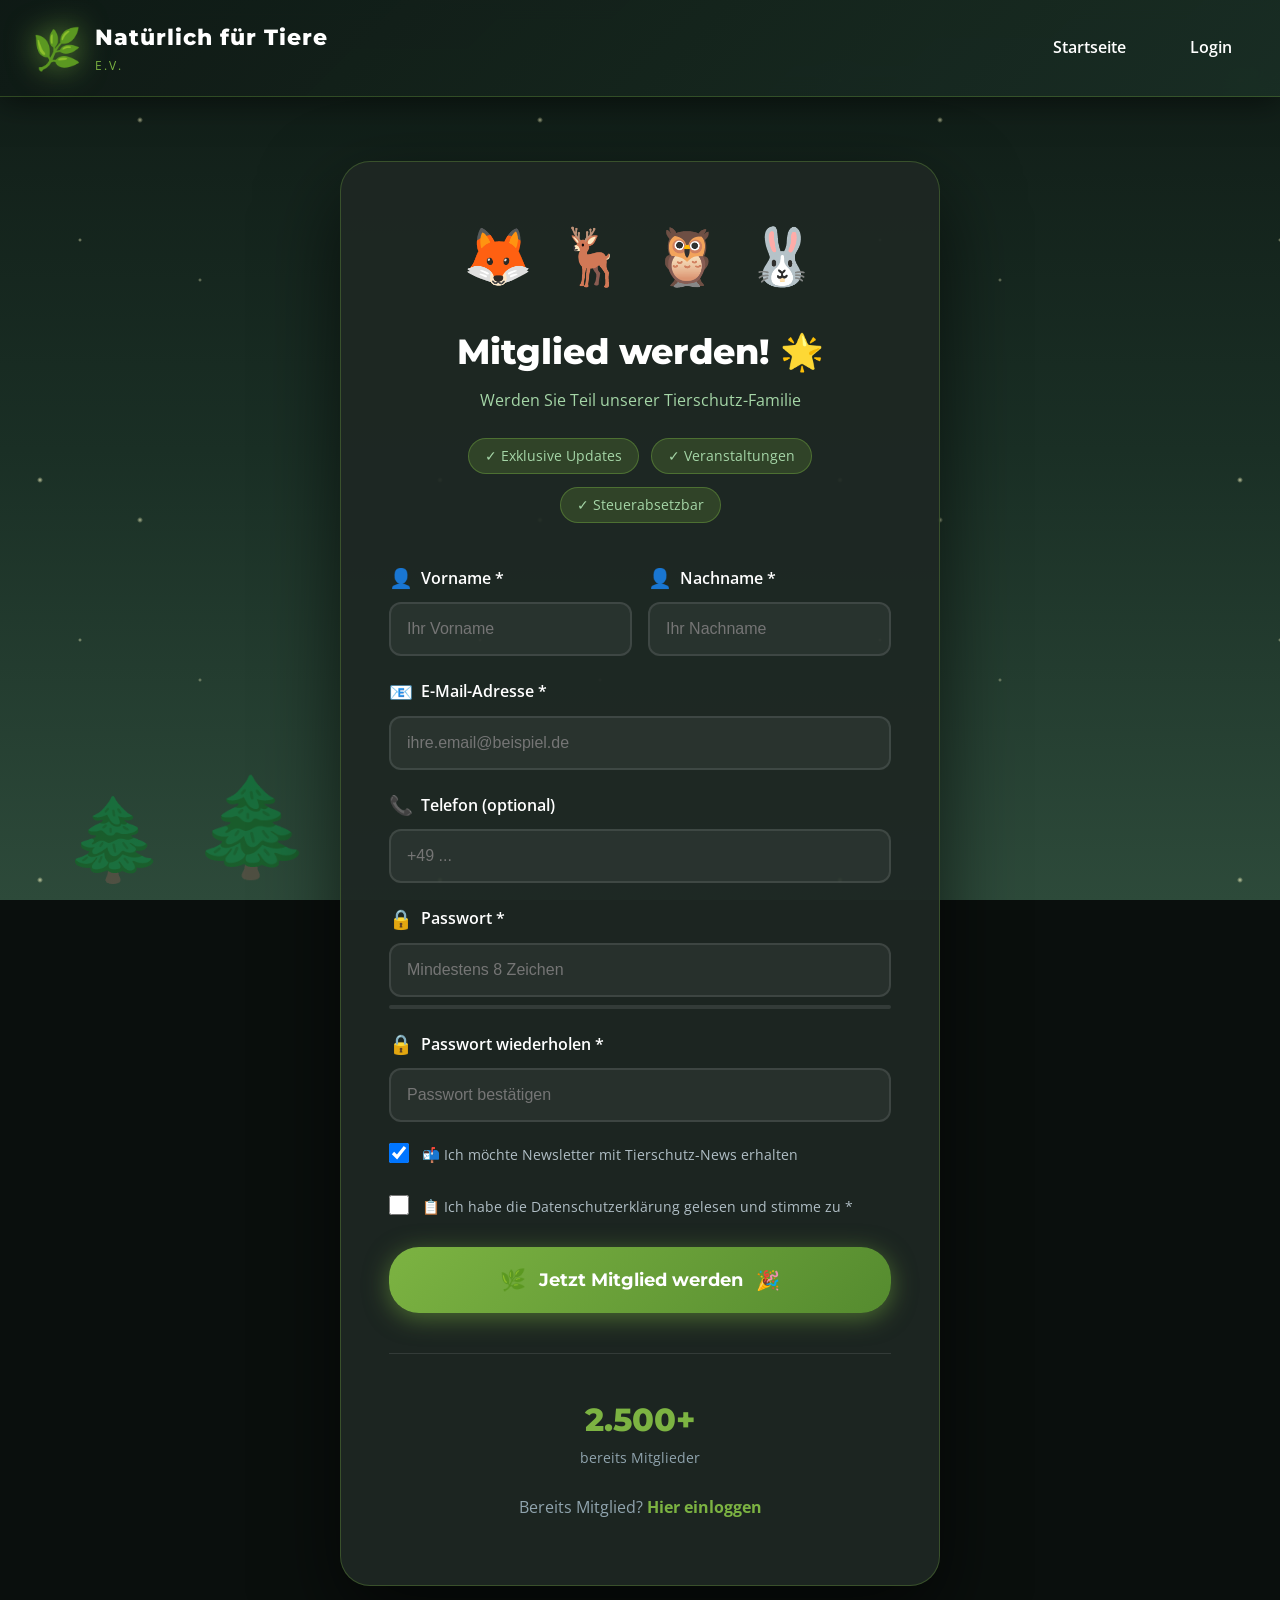
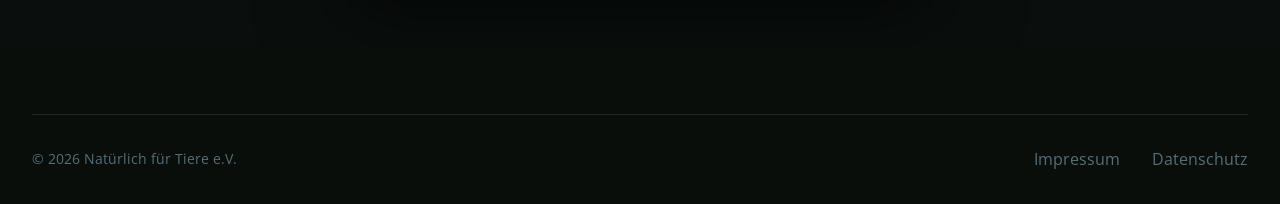
==== commit 6bc9af12: "COMPLETE REWRITE! Alles neu von Grund auf - Alle Seiten funktionieren! 🚀✅ Co-authored-by: Qwen-Coder" ====
--- a/anmelden.html
+++ b/anmelden.html
@@ -3,7 +3,7 @@
 <head>
     <meta charset="UTF-8">
     <meta name="viewport" content="width=device-width, initial-scale=1.0">
-    <title>Registrieren - Natürlich für Tiere</title>
+    <title>Mitglied werden - Natürlich für Tiere e.V.</title>
     <link rel="stylesheet" href="style.css">
     <link href="https://fonts.googleapis.com/css2?family=Montserrat:wght@400;600;700;800&family=Open+Sans:wght@400;600&display=swap" rel="stylesheet">
 </head>
@@ -18,8 +18,11 @@
     <header>
         <nav class="navigation">
             <div class="logo">
-                <span class="logo-symbol">🌿</span>
-                <span class="logo-main">Natürlich für Tiere</span>
+                <div class="logo-symbol">🌿</div>
+                <div class="logo-text">
+                    <span class="logo-main">Natürlich für Tiere</span>
+                    <span class="logo-sub">e.V.</span>
+                </div>
             </div>
             <ul class="nav-links">
                 <li><a href="index.html">Startseite</a></li>
@@ -33,13 +36,16 @@
             <div class="auth-container">
                 <div class="auth-header">
                     <div class="auth-animals">
-                        <span>🦊</span><span>🦌</span><span>🦉</span><span>🐰</span>
+                        <span class="auth-animal">🦊</span>
+                        <span class="auth-animal">🦌</span>
+                        <span class="auth-animal">🦉</span>
+                        <span class="auth-animal">🐰</span>
                     </div>
                     <h2>Mitglied werden! 🌟</h2>
-                    <p>Werden Sie Teil unserer Tierschutz-Familie</p>
+                    <p class="auth-slogan">Werden Sie Teil unserer Tierschutz-Familie</p>
                     <div class="member-benefits">
-                        <span class="benefit-badge">✓ Updates</span>
-                        <span class="benefit-badge">✓ Events</span>
+                        <span class="benefit-badge">✓ Exklusive Updates</span>
+                        <span class="benefit-badge">✓ Veranstaltungen</span>
                         <span class="benefit-badge">✓ Steuerabsetzbar</span>
                     </div>
                 </div>
@@ -47,35 +53,71 @@
                 <form class="auth-form">
                     <div class="form-row">
                         <div class="form-group">
-                            <label>Vorname *</label>
-                            <input type="text" required placeholder="Vorname">
+                            <label for="firstname">
+                                <span class="label-icon">👤</span>
+                                Vorname *
+                            </label>
+                            <input type="text" id="firstname" placeholder="Ihr Vorname" required>
                         </div>
                         <div class="form-group">
-                            <label>Nachname *</label>
-                            <input type="text" required placeholder="Nachname">
+                            <label for="lastname">
+                                <span class="label-icon">👤</span>
+                                Nachname *
+                            </label>
+                            <input type="text" id="lastname" placeholder="Ihr Nachname" required>
                         </div>
                     </div>
 
                     <div class="form-group">
-                        <label>📧 E-Mail *</label>
-                        <input type="email" required placeholder="ihre@email.de">
+                        <label for="email">
+                            <span class="label-icon">📧</span>
+                            E-Mail-Adresse *
+                        </label>
+                        <input type="email" id="email" placeholder="ihre.email@beispiel.de" required>
                     </div>
 
                     <div class="form-group">
-                        <label>🔒 Passwort *</label>
-                        <input type="password" required placeholder="Mindestens 8 Zeichen">
+                        <label for="phone">
+                            <span class="label-icon">📞</span>
+                            Telefon (optional)
+                        </label>
+                        <input type="tel" id="phone" placeholder="+49 ...">
                     </div>
 
                     <div class="form-group">
-                        <label>🔒 Passwort wiederholen *</label>
-                        <input type="password" required placeholder="Passwort bestätigen">
+                        <label for="password">
+                            <span class="label-icon">🔒</span>
+                            Passwort *
+                        </label>
+                        <input type="password" id="password" placeholder="Mindestens 8 Zeichen" required>
+                        <div class="password-strength">
+                            <div class="strength-bar"></div>
+                        </div>
                     </div>
 
-                    <label class="checkbox-label">
-                        <input type="checkbox" required> Ich stimme den AGB zu *
-                    </label>
+                    <div class="form-group">
+                        <label for="password-confirm">
+                            <span class="label-icon">🔒</span>
+                            Passwort wiederholen *
+                        </label>
+                        <input type="password" id="password-confirm" placeholder="Passwort bestätigen" required>
+                    </div>
 
-                    <button type="submit" class="btn-submit">🌿 Jetzt registrieren</button>
+                    <div class="form-group checkbox-group">
+                        <input type="checkbox" id="newsletter" checked>
+                        <label for="newsletter">📬 Ich möchte Newsletter mit Tierschutz-News erhalten</label>
+                    </div>
+
+                    <div class="form-group checkbox-group">
+                        <input type="checkbox" id="terms" required>
+                        <label for="terms">📋 Ich habe die Datenschutzerklärung gelesen und stimme zu *</label>
+                    </div>
+
+                    <button type="submit" class="btn-submit">
+                        <span class="btn-icon">🌿</span>
+                        Jetzt Mitglied werden
+                        <span class="btn-confetti">🎉</span>
+                    </button>
                 </form>
 
                 <div class="auth-footer">
@@ -83,20 +125,57 @@
                         <span class="member-number">2.500+</span>
                         <span class="member-text">bereits Mitglieder</span>
                     </div>
-                    <p>Bereits Mitglied? <a href="login.html">Einloggen</a></p>
+                    <p class="auth-text">Bereits Mitglied? <a href="login.html">Hier einloggen</a></p>
                 </div>
             </div>
         </section>
     </main>
 
+    <footer>
+        <div class="footer-content">
+            <div class="footer-bottom">
+                <p>&copy; 2026 Natürlich für Tiere e.V.</p>
+                <div class="footer-legal">
+                    <a href="#">Impressum</a>
+                    <a href="#">Datenschutz</a>
+                </div>
+            </div>
+        </div>
+    </footer>
+
     <script>
+        // Particle System
         const particlesContainer = document.getElementById('particles');
         for (let i = 0; i < 30; i++) {
             const particle = document.createElement('div');
             particle.className = 'particle';
             particle.style.left = Math.random() * 100 + '%';
             particle.style.animationDelay = Math.random() * 5 + 's';
+            particle.style.animationDuration = (Math.random() * 10 + 5) + 's';
             particlesContainer.appendChild(particle);
+        }
+
+        // Password Strength Indicator
+        const passwordInput = document.getElementById('password');
+        const strengthBar = document.querySelector('.strength-bar');
+        
+        if (passwordInput && strengthBar) {
+            passwordInput.addEventListener('input', function() {
+                const value = this.value;
+                let strength = 0;
+                
+                if (value.length >= 8) strength++;
+                if (value.match(/[a-z]/)) strength++;
+                if (value.match(/[A-Z]/)) strength++;
+                if (value.match(/[0-9]/)) strength++;
+                if (value.match(/[^a-zA-Z0-9]/)) strength++;
+                
+                const colors = ['#ff4444', '#ff8800', '#ffcc00', '#88cc00', '#44cc44'];
+                const widths = ['20%', '40%', '60%', '80%', '100%'];
+                
+                strengthBar.style.width = widths[strength - 1] || '0%';
+                strengthBar.style.background = colors[strength - 1] || '#ff4444';
+            });
         }
     </script>
 </body>
--- a/style.css
+++ b/style.css
@@ -1,6 +1,10 @@
-/* CRAZY ANIMATED WEBSITE */
+/* ===================================
+   NATURALLY FOR ANIMALS - COMPLETE CSS
+   =================================== */
+
 * { margin: 0; padding: 0; box-sizing: border-box; }
 html { scroll-behavior: smooth; }
+
 body {
     font-family: 'Open Sans', sans-serif;
     line-height: 1.6;
@@ -52,7 +56,7 @@
 .tree-2 { left: 15%; font-size: 6rem; animation-delay: 0.5s; }
 .tree-3 { left: 85%; animation-delay: 1s; }
 .tree-4 { left: 92%; font-size: 5.5rem; animation-delay: 1.5s; }
-.tree-5 { left: 50%; opacity: 0.2; bottom: 20%; animation-delay: 0.3s; }
+.tree-5 { left: 50%; opacity: 0.2; bottom: 20%; }
 @keyframes treeSway {
     0%,100% { transform: rotate(-2deg); }
     50% { transform: rotate(2deg); }
@@ -101,18 +105,21 @@
     justify-content: space-between;
     align-items: center;
 }
-.logo {
-    display: flex;
-    align-items: center;
-    gap: 0.8rem;
-}
+.logo { display: flex; align-items: center; gap: 0.8rem; }
 .logo-symbol { font-size: 2.5rem; filter: drop-shadow(0 0 15px rgba(124,179,66,0.8)); }
+.logo-text { display: flex; flex-direction: column; }
 .logo-main {
     font-family: 'Montserrat', sans-serif;
     font-weight: 800;
     font-size: 1.4rem;
     color: #fff;
     letter-spacing: 1px;
+}
+.logo-sub {
+    font-size: 0.75rem;
+    color: #7cb342;
+    letter-spacing: 2px;
+    text-transform: uppercase;
 }
 .nav-links {
     list-style: none;
@@ -220,9 +227,11 @@
     box-shadow: 0 6px 25px rgba(124,179,66,0.5);
     transition: all 0.3s;
 }
-.btn-primary:hover {
-    transform: translateY(-5px);
-    box-shadow: 0 10px 40px rgba(124,179,66,0.8);
+.btn-primary:hover { transform: translateY(-5px); box-shadow: 0 10px 40px rgba(124,179,66,0.8); }
+.btn-glow { animation: btnGlow 2s ease-in-out infinite; }
+@keyframes btnGlow {
+    0%,100% { box-shadow: 0 6px 25px rgba(124,179,66,0.5); }
+    50% { box-shadow: 0 6px 40px rgba(124,179,66,0.8); }
 }
 .btn-secondary {
     display: inline-block;
@@ -237,11 +246,8 @@
     border: 2px solid rgba(124,179,66,0.5);
     transition: all 0.3s;
 }
-.btn-secondary:hover {
-    border-color: #7cb342;
-    color: #7cb342;
-    transform: translateY(-3px);
-}
+.btn-secondary:hover { border-color: #7cb342; color: #7cb342; transform: translateY(-3px); }
+
 .hero-animals-showcase {
     display: flex;
     justify-content: center;
@@ -249,9 +255,7 @@
     margin: 3rem 0;
     flex-wrap: wrap;
 }
-.showcase-animal {
-    font-size: 4.5rem;
-}
+.showcase-animal { font-size: 4.5rem; }
 .float { animation: animalFloat 3s ease-in-out infinite; }
 @keyframes animalFloat {
     0%,100% { transform: translateY(0); }
@@ -262,6 +266,7 @@
 .delay-3 { animation-delay: 0.3s; }
 .delay-4 { animation-delay: 0.4s; }
 .delay-5 { animation-delay: 0.5s; }
+
 .hero-stats {
     display: flex;
     gap: 4rem;
@@ -401,10 +406,7 @@
     font-weight: 700;
     transition: all 0.3s;
 }
-.btn-small:hover {
-    color: #a5d6a7;
-    transform: translateX(10px);
-}
+.btn-small:hover { color: #a5d6a7; transform: translateX(10px); }
 
 /* Knowledge Section */
 .knowledge-section {
@@ -499,10 +501,7 @@
     color: #fff;
     margin-bottom: 1rem;
 }
-.project-content p {
-    color: #b0bec5;
-    margin-bottom: 1.5rem;
-}
+.project-content p { color: #b0bec5; margin-bottom: 1.5rem; }
 .project-progress { margin-bottom: 1.5rem; }
 .progress-bar {
     height: 10px;
@@ -532,10 +531,7 @@
     text-align: center;
     transition: all 0.3s;
 }
-.btn-project:hover {
-    transform: translateY(-3px);
-    box-shadow: 0 8px 25px rgba(124,179,66,0.5);
-}
+.btn-project:hover { transform: translateY(-3px); box-shadow: 0 8px 25px rgba(124,179,66,0.5); }
 
 /* Join Section */
 .join-section {
@@ -558,11 +554,7 @@
     color: #fff;
     margin-bottom: 1.5rem;
 }
-.join-text p {
-    color: #b0bec5;
-    font-size: 1.15rem;
-    margin-bottom: 2rem;
-}
+.join-text p { color: #b0bec5; font-size: 1.15rem; margin-bottom: 2rem; }
 .benefits-list {
     list-style: none;
     margin-bottom: 2.5rem;
@@ -589,10 +581,7 @@
     border: 2px solid rgba(124,179,66,0.5);
     transition: all 0.3s;
 }
-.btn-outline:hover {
-    border-color: #7cb342;
-    color: #7cb342;
-}
+.btn-outline:hover { border-color: #7cb342; color: #7cb342; }
 .join-emoji-display {
     display: flex;
     justify-content: center;
@@ -620,14 +609,9 @@
     width: 100%;
     border: 1px solid rgba(124,179,66,0.3);
 }
-.auth-header {
-    text-align: center;
-    margin-bottom: 2.5rem;
-}
-.auth-animals {
-    font-size: 3.5rem;
-    margin-bottom: 1.5rem;
-}
+.auth-header { text-align: center; margin-bottom: 2.5rem; }
+.auth-animals { font-size: 3.5rem; margin-bottom: 1.5rem; }
+.auth-animal { display: inline-block; margin: 0 0.3rem; }
 .auth-container h2 {
     font-family: 'Montserrat', sans-serif;
     font-weight: 800;
@@ -635,10 +619,7 @@
     color: #fff;
     margin-bottom: 0.5rem;
 }
-.auth-header p {
-    color: #a5d6a7;
-    margin-bottom: 1.5rem;
-}
+.auth-slogan { color: #a5d6a7; margin-bottom: 1.5rem; }
 .member-benefits {
     display: flex;
     justify-content: center;
@@ -654,25 +635,18 @@
     border-radius: 20px;
     font-size: 0.85rem;
 }
-.auth-form {
-    display: flex;
-    flex-direction: column;
-    gap: 1.3rem;
-}
-.form-row {
-    display: grid;
-    grid-template-columns: 1fr 1fr;
-    gap: 1rem;
-}
-.form-group {
-    display: flex;
-    flex-direction: column;
-}
+.auth-form { display: flex; flex-direction: column; gap: 1.3rem; }
+.form-row { display: grid; grid-template-columns: 1fr 1fr; gap: 1rem; }
+.form-group { display: flex; flex-direction: column; }
 .form-group label {
     color: #fff;
     font-weight: 600;
     margin-bottom: 0.5rem;
-}
+    display: flex;
+    align-items: center;
+    gap: 0.5rem;
+}
+.label-icon { font-size: 1.2rem; }
 .form-group input {
     padding: 1rem;
     border: 2px solid rgba(255,255,255,0.1);
@@ -686,6 +660,40 @@
     border-color: #7cb342;
     box-shadow: 0 0 0 4px rgba(124,179,66,0.2);
 }
+.password-strength {
+    height: 4px;
+    background: rgba(255,255,255,0.1);
+    border-radius: 2px;
+    margin-top: 0.5rem;
+}
+.strength-bar {
+    height: 100%;
+    width: 0%;
+    background: #ff4444;
+    transition: all 0.3s;
+}
+.checkbox-group {
+    flex-direction: row;
+    align-items: flex-start;
+    gap: 0.8rem;
+}
+.checkbox-group input[type="checkbox"] {
+    width: 20px;
+    height: 20px;
+    cursor: pointer;
+}
+.checkbox-group label {
+    font-weight: normal;
+    font-size: 0.9rem;
+    color: #b0bec5;
+}
+.form-options {
+    display: flex;
+    justify-content: space-between;
+    align-items: center;
+    flex-wrap: wrap;
+    gap: 1rem;
+}
 .checkbox-label {
     color: #b0bec5;
     cursor: pointer;
@@ -693,14 +701,7 @@
     align-items: center;
     gap: 0.5rem;
 }
-.form-options {
-    display: flex;
-    justify-content: space-between;
-    align-items: center;
-    flex-wrap: wrap;
-    gap: 1rem;
-}
-.forgot {
+.forgot-password {
     color: #7cb342;
     text-decoration: none;
     font-size: 0.9rem;
@@ -716,16 +717,26 @@
     border-radius: 30px;
     cursor: pointer;
     transition: all 0.3s;
+    display: flex;
+    align-items: center;
+    justify-content: center;
+    gap: 0.8rem;
     box-shadow: 0 5px 25px rgba(124,179,66,0.5);
 }
 .btn-submit:hover {
     transform: translateY(-3px);
     box-shadow: 0 8px 35px rgba(124,179,66,0.8);
 }
+.btn-icon { font-size: 1.3rem; }
+.btn-confetti { font-size: 1.2rem; animation: confettiSpin 2s infinite; }
+@keyframes confettiSpin {
+    0%,100% { transform: rotate(0deg); }
+    50% { transform: rotate(180deg); }
+}
 .auth-footer {
     text-align: center;
-    margin-top: 2rem;
-    padding-top: 2rem;
+    margin-top: 2.5rem;
+    padding-top: 2.5rem;
     border-top: 1px solid rgba(255,255,255,0.1);
 }
 .member-count { margin-bottom: 1.5rem; }
@@ -736,77 +747,50 @@
     font-size: 2rem;
     color: #7cb342;
 }
-.member-text {
+.member-text { color: #90a4ae; font-size: 0.9rem; }
+.auth-text { margin: 1rem 0; color: #90a4ae; }
+.auth-text a { color: #7cb342; text-decoration: none; font-weight: 700; }
+.auth-divider {
+    position: relative;
+    margin: 2rem 0;
+}
+.auth-divider::before {
+    content: '';
+    position: absolute;
+    top: 50%;
+    left: 0; right: 0;
+    height: 1px;
+    background: rgba(255,255,255,0.1);
+}
+.auth-divider span {
+    position: relative;
+    background: rgba(30,40,35,0.95);
+    padding: 0 1.5rem;
     color: #90a4ae;
     font-size: 0.9rem;
 }
-.auth-footer p {
-    margin: 1rem 0;
-    color: #90a4ae;
-}
-.auth-footer a {
-    color: #7cb342;
+.social-login {
+    display: flex;
+    gap: 1rem;
+    justify-content: center;
+    margin-bottom: 1.5rem;
+}
+.social-btn {
+    display: flex;
+    align-items: center;
+    gap: 0.5rem;
+    padding: 0.8rem 1.5rem;
+    border-radius: 25px;
     text-decoration: none;
-    font-weight: 700;
-}
-
-/* Footer */
-footer {
-    background: rgba(10,15,12,0.95);
-    padding: 4rem 2rem 2rem;
-    position: relative;
-    z-index: 1;
-}
-.footer-content {
-    max-width: 1400px;
-    margin: 0 auto;
-}
-.footer-main {
-    display: grid;
-    grid-template-columns: 2fr 1fr 1fr;
-    gap: 3rem;
-    margin-bottom: 3rem;
-}
-.footer-about p {
-    color: #90a4ae;
-    margin-top: 1rem;
-}
-.footer-links h4, .footer-contact h4 {
-    font-family: 'Montserrat', sans-serif;
-    font-weight: 700;
-    color: #fff;
-    margin-bottom: 1.5rem;
-}
-.footer-links a {
-    display: block;
-    color: #90a4ae;
-    text-decoration: none;
-    padding: 0.5rem 0;
-}
-.footer-links a:hover { color: #7cb342; }
-.footer-contact p {
-    color: #90a4ae;
-    margin-bottom: 0.8rem;
-}
-.footer-bottom {
-    display: flex;
-    justify-content: space-between;
-    padding-top: 2rem;
-    border-top: 1px solid rgba(255,255,255,0.1);
-}
-.footer-bottom p {
-    color: #546e7a;
-    font-size: 0.9rem;
-}
-.footer-legal {
-    display: flex;
-    gap: 2rem;
-}
-.footer-legal a {
-    color: #546e7a;
-    text-decoration: none;
-}
-.footer-legal a:hover { color: #7cb342; }
+    font-weight: 600;
+    transition: all 0.3s;
+    border: 2px solid rgba(255,255,255,0.1);
+}
+.social-btn.google { background: rgba(255,255,255,0.05); color: #fff; }
+.social-btn.facebook { background: rgba(66,103,178,0.2); color: #fff; border-color: rgba(66,103,178,0.4); }
+.social-btn:hover { transform: translateY(-2px); }
+.social-icon { font-size: 1.2rem; }
+.member-perk { color: #a5d6a7; font-size: 0.9rem; margin-top: 1rem; }
 
 /* Animal Detail Pages */
 .animal-detail-hero {
@@ -846,7 +830,6 @@
     font-size: 0.9rem;
     font-weight: 600;
     margin-bottom: 1.5rem;
-    width: fit-content;
 }
 .animal-detail-content h1 {
     font-family: 'Montserrat', sans-serif;
@@ -929,16 +912,80 @@
     line-height: 1.8;
     margin-bottom: 1.5rem;
 }
-.help-list {
-    list-style: none;
-    margin: 2rem 0;
-}
+.help-list { list-style: none; margin: 2rem 0; }
 .help-list li {
     color: #b0bec5;
     padding: 0.8rem 0;
     border-bottom: 1px solid rgba(255,255,255,0.05);
 }
 .help-list li:last-child { border-bottom: none; }
+.donate-cta {
+    background: linear-gradient(135deg, rgba(124,179,66,0.2) 0%, rgba(85,139,47,0.2) 100%);
+    padding: 5rem 2rem;
+    text-align: center;
+    position: relative;
+    z-index: 1;
+    border-top: 1px solid rgba(124,179,66,0.2);
+    border-bottom: 1px solid rgba(124,179,66,0.2);
+}
+.donate-cta h2 {
+    font-family: 'Montserrat', sans-serif;
+    font-weight: 700;
+    font-size: 2.5rem;
+    color: #fff;
+    margin-bottom: 1rem;
+}
+.donate-cta p {
+    color: #b0bec5;
+    font-size: 1.2rem;
+    margin-bottom: 2.5rem;
+}
+.donate-buttons {
+    display: flex;
+    gap: 1.5rem;
+    justify-content: center;
+    flex-wrap: wrap;
+}
+
+/* Footer */
+footer {
+    background: rgba(10,15,12,0.95);
+    padding: 4rem 2rem 2rem;
+    position: relative;
+    z-index: 1;
+}
+.footer-content { max-width: 1400px; margin: 0 auto; }
+.footer-main {
+    display: grid;
+    grid-template-columns: 2fr 1fr 1fr;
+    gap: 3rem;
+    margin-bottom: 3rem;
+}
+.footer-about p { color: #90a4ae; margin-top: 1rem; }
+.footer-links h4, .footer-contact h4 {
+    font-family: 'Montserrat', sans-serif;
+    font-weight: 700;
+    color: #fff;
+    margin-bottom: 1.5rem;
+}
+.footer-links a {
+    display: block;
+    color: #90a4ae;
+    text-decoration: none;
+    padding: 0.5rem 0;
+}
+.footer-links a:hover { color: #7cb342; }
+.footer-contact p { color: #90a4ae; margin-bottom: 0.8rem; }
+.footer-bottom {
+    display: flex;
+    justify-content: space-between;
+    padding-top: 2rem;
+    border-top: 1px solid rgba(255,255,255,0.1);
+}
+.footer-bottom p { color: #546e7a; font-size: 0.9rem; }
+.footer-legal { display: flex; gap: 2rem; }
+.footer-legal a { color: #546e7a; text-decoration: none; }
+.footer-legal a:hover { color: #7cb342; }
 
 /* Responsive */
 @media (max-width: 1024px) {
@@ -946,6 +993,7 @@
     .join-content { grid-template-columns: 1fr; }
     .footer-main { grid-template-columns: 1fr; }
     .animal-card.large { grid-row: auto; }
+    .animal-detail-hero { grid-template-columns: 1fr; }
 }
 @media (max-width: 768px) {
     .navigation { flex-wrap: wrap; }
@@ -958,4 +1006,7 @@
     .form-row { grid-template-columns: 1fr; }
     .auth-container { padding: 2rem; }
     .footer-bottom { flex-direction: column; gap: 1rem; text-align: center; }
-}
+    .detail-emoji { font-size: 10rem; }
+    .animal-detail-content { padding: 2rem; }
+    .animal-detail-content h1 { font-size: 2.5rem; }
+}
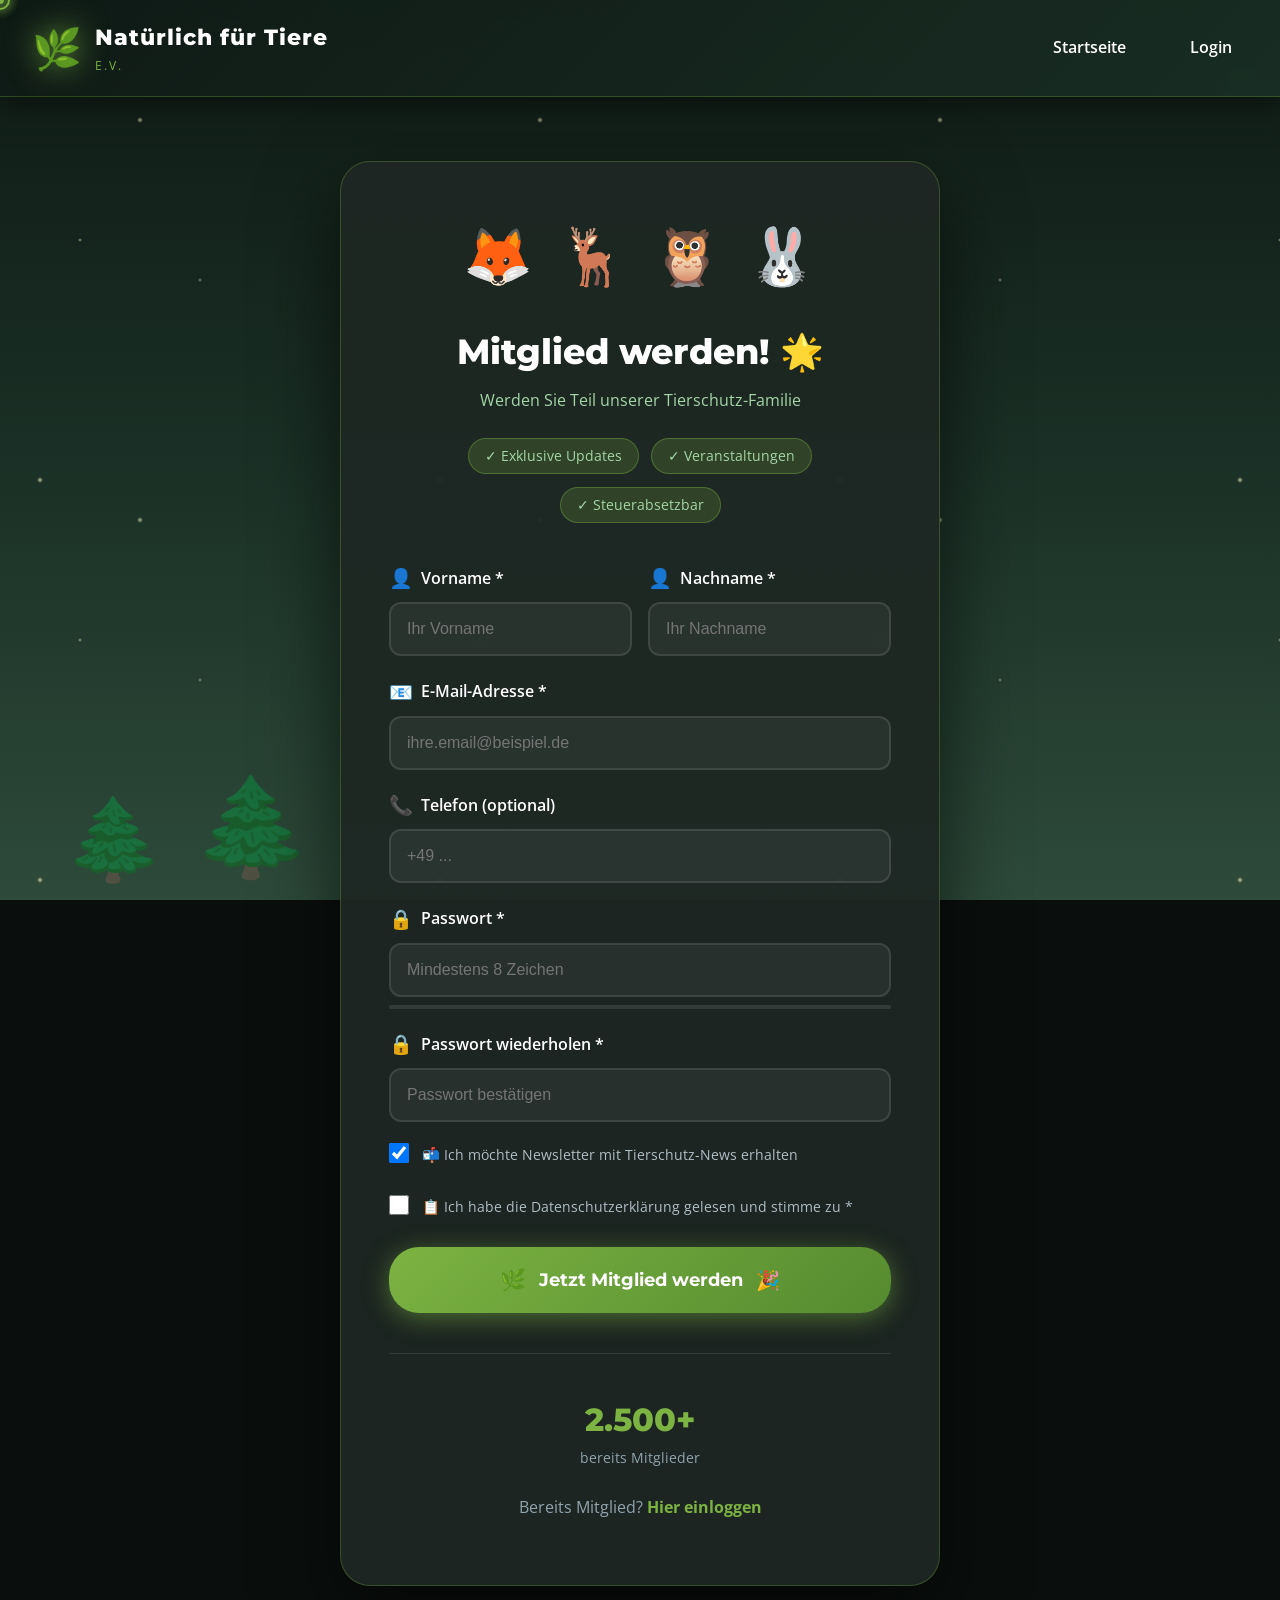
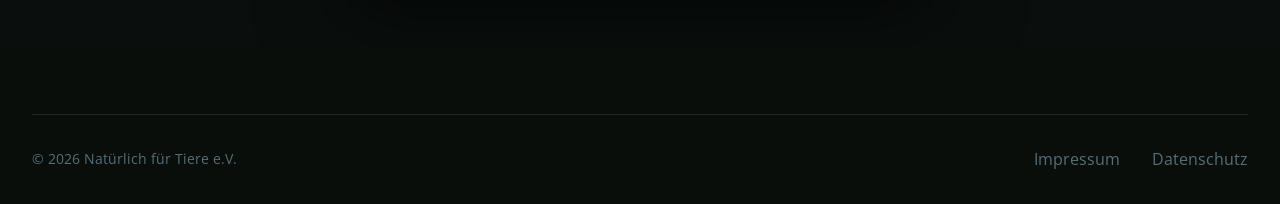
==== commit b4662803: "CRAZY CURSOR Animation! ✨ Trail, Sparkle, Hover Effects! 🚀 Co-authored-by: Qwen-Coder <qwen-coder@al" ====
--- a/anmelden.html
+++ b/anmelden.html
@@ -8,6 +8,10 @@
     <link href="https://fonts.googleapis.com/css2?family=Montserrat:wght@400;600;700;800&family=Open+Sans:wght@400;600&display=swap" rel="stylesheet">
 </head>
 <body>
+    <!-- Custom Cursor -->
+    <div class="cursor" id="cursor"></div>
+    <div class="cursor-follower" id="cursorFollower"></div>
+    <div class="cursor-dot" id="cursorDot"></div>
     <div class="particles" id="particles"></div>
     <div class="forest-bg">
         <div class="tree tree-1">🌲</div>
--- a/style.css
+++ b/style.css
@@ -11,6 +11,109 @@
     color: #2c3e50;
     background: #0a0f0d;
     overflow-x: hidden;
+    cursor: none;
+}
+
+/* Custom Cursor */
+.cursor {
+    position: fixed;
+    top: 0;
+    left: 0;
+    width: 20px;
+    height: 20px;
+    border: 2px solid #7cb342;
+    border-radius: 50%;
+    pointer-events: none;
+    z-index: 9999;
+    transform: translate(-50%, -50%);
+    transition: width 0.3s, height 0.3s, background-color 0.3s;
+    box-shadow: 0 0 10px rgba(124,179,66,0.5), inset 0 0 10px rgba(124,179,66,0.3);
+}
+
+.cursor-follower {
+    position: fixed;
+    top: 0;
+    left: 0;
+    width: 40px;
+    height: 40px;
+    background: radial-gradient(circle, rgba(124,179,66,0.3) 0%, transparent 70%);
+    border-radius: 50%;
+    pointer-events: none;
+    z-index: 9998;
+    transform: translate(-50%, -50%);
+    transition: transform 0.15s ease-out;
+}
+
+.cursor-dot {
+    position: fixed;
+    top: 0;
+    left: 0;
+    width: 8px;
+    height: 8px;
+    background: #7cb342;
+    border-radius: 50%;
+    pointer-events: none;
+    z-index: 9999;
+    transform: translate(-50%, -50%);
+    box-shadow: 0 0 15px rgba(124,179,66,0.8);
+}
+
+.cursor.hover {
+    width: 50px;
+    height: 50px;
+    background-color: rgba(124,179,66,0.2);
+    border-color: #a5d6a7;
+}
+
+.cursor.click {
+    width: 15px;
+    height: 15px;
+    background-color: rgba(124,179,66,0.5);
+}
+
+.cursor-trail {
+    position: fixed;
+    width: 10px;
+    height: 10px;
+    background: radial-gradient(circle, rgba(124,179,66,0.6) 0%, transparent 70%);
+    border-radius: 50%;
+    pointer-events: none;
+    z-index: 9997;
+    animation: trailFade 0.5s ease-out forwards;
+}
+
+@keyframes trailFade {
+    0% {
+        opacity: 1;
+        transform: translate(-50%, -50%) scale(1);
+    }
+    100% {
+        opacity: 0;
+        transform: translate(-50%, -50%) scale(0.5);
+    }
+}
+
+/* Sparkle Effect on Click */
+.cursor-sparkle {
+    position: fixed;
+    width: 6px;
+    height: 6px;
+    background: #a5d6a7;
+    border-radius: 50%;
+    pointer-events: none;
+    z-index: 9999;
+    animation: sparkle 0.6s ease-out forwards;
+}
+
+@keyframes sparkle {
+    0% {
+        opacity: 1;
+        transform: translate(-50%, -50%) scale(1);
+    }
+    100% {
+        opacity: 0;
+        transform: translate(-50%, -50%) scale(2);
+    }
 }
 
 /* Particles */
@@ -987,13 +1090,607 @@
 .footer-legal a { color: #546e7a; text-decoration: none; }
 .footer-legal a:hover { color: #7cb342; }
 
+/* Animal Detail Pages - NEW STYLES */
+.detail-hero {
+    min-height: 70vh;
+    display: grid;
+    grid-template-columns: 1fr 1fr;
+    position: relative;
+    z-index: 1;
+}
+.detail-hero-emoji {
+    background: linear-gradient(135deg, rgba(45,80,60,0.5) 0%, rgba(30,50,40,0.8) 100%);
+    display: flex;
+    align-items: center;
+    justify-content: center;
+    min-height: 400px;
+}
+.hero-emoji-main {
+    font-size: 18rem;
+    filter: drop-shadow(0 20px 50px rgba(0,0,0,0.5));
+    animation: animalFloat 3s ease-in-out infinite;
+}
+.detail-hero-content {
+    background: linear-gradient(135deg, rgba(20,30,25,0.95) 0%, rgba(30,50,40,0.9) 100%);
+    padding: 4rem;
+    display: flex;
+    flex-direction: column;
+    justify-content: center;
+    color: #fff;
+}
+.detail-badge {
+    display: inline-block;
+    background: linear-gradient(135deg, #7cb342 0%, #558b2f 100%);
+    color: #fff;
+    padding: 0.6rem 1.5rem;
+    border-radius: 30px;
+    font-size: 0.9rem;
+    font-weight: 600;
+    margin-bottom: 1.5rem;
+    width: fit-content;
+    box-shadow: 0 4px 15px rgba(124,179,66,0.5);
+}
+.detail-hero-content h1 {
+    font-family: 'Montserrat', sans-serif;
+    font-weight: 800;
+    font-size: 4.5rem;
+    margin-bottom: 0.5rem;
+    line-height: 1.1;
+}
+.hero-latin {
+    color: #7cb342;
+    font-style: italic;
+    font-size: 1.3rem;
+    margin-bottom: 1rem;
+}
+.hero-intro {
+    font-size: 1.2rem;
+    color: #b0bec5;
+    line-height: 1.8;
+    margin-bottom: 2rem;
+}
+.btn-back {
+    display: inline-block;
+    color: #7cb342;
+    text-decoration: none;
+    font-weight: 600;
+    width: fit-content;
+    transition: all 0.3s;
+}
+.btn-back:hover { color: #a5d6a7; transform: translateX(-5px); }
+
+/* Quick Facts */
+.quick-facts {
+    padding: 3rem 2rem;
+    background: rgba(20,30,25,0.8);
+    position: relative;
+    z-index: 1;
+}
+.facts-container {
+    max-width: 1200px;
+    margin: 0 auto;
+    display: grid;
+    grid-template-columns: repeat(auto-fit, minmax(150px, 1fr));
+    gap: 1.5rem;
+}
+.fact-box {
+    background: rgba(30,40,35,0.8);
+    border: 1px solid rgba(124,179,66,0.3);
+    border-radius: 15px;
+    padding: 1.5rem;
+    text-align: center;
+    transition: all 0.3s;
+}
+.fact-box:hover {
+    border-color: rgba(124,179,66,0.6);
+    transform: translateY(-5px);
+}
+.fact-icon { font-size: 2.5rem; display: block; margin-bottom: 0.8rem; }
+.fact-box h3 {
+    font-family: 'Montserrat', sans-serif;
+    font-weight: 700;
+    font-size: 0.9rem;
+    color: #fff;
+    margin-bottom: 0.5rem;
+}
+.fact-box p { color: #a5d6a7; font-size: 1rem; }
+
+/* Main Content */
+.animal-main-content {
+    padding: 4rem 2rem;
+    position: relative;
+    z-index: 1;
+}
+.content-wrapper {
+    max-width: 1000px;
+    margin: 0 auto;
+}
+.content-block {
+    margin-bottom: 4rem;
+    padding: 2rem;
+    background: rgba(30,40,35,0.5);
+    border-radius: 20px;
+    border: 1px solid rgba(124,179,66,0.2);
+}
+.content-block h2 {
+    font-family: 'Montserrat', sans-serif;
+    font-weight: 800;
+    font-size: 2.2rem;
+    color: #fff;
+    margin-bottom: 1.5rem;
+}
+.lead-text {
+    font-size: 1.2rem;
+    color: #b0bec5;
+    line-height: 1.8;
+    margin-bottom: 2rem;
+}
+
+/* Highlight Box */
+.highlight-box {
+    display: flex;
+    gap: 1.5rem;
+    align-items: flex-start;
+    background: linear-gradient(135deg, rgba(124,179,66,0.15) 0%, rgba(85,139,47,0.15) 100%);
+    border: 2px solid rgba(124,179,66,0.4);
+    border-radius: 15px;
+    padding: 2rem;
+    margin-top: 2rem;
+}
+.highlight-icon { font-size: 3rem; flex-shrink: 0; }
+.highlight-box h4 {
+    font-family: 'Montserrat', sans-serif;
+    font-weight: 700;
+    font-size: 1.2rem;
+    color: #7cb342;
+    margin-bottom: 0.8rem;
+}
+.highlight-box p { color: #b0bec5; line-height: 1.7; }
+
+/* Feature Grid */
+.feature-grid {
+    display: grid;
+    grid-template-columns: repeat(auto-fit, minmax(220px, 1fr));
+    gap: 1.5rem;
+    margin: 2rem 0;
+}
+.feature-item {
+    background: rgba(30,40,35,0.8);
+    border: 1px solid rgba(124,179,66,0.3);
+    border-radius: 15px;
+    padding: 1.5rem;
+    text-align: center;
+    transition: all 0.3s;
+}
+.feature-item:hover {
+    border-color: rgba(124,179,66,0.6);
+    transform: translateY(-5px);
+}
+.feature-emoji { font-size: 3rem; display: block; margin-bottom: 1rem; }
+.feature-item h4 {
+    font-family: 'Montserrat', sans-serif;
+    font-weight: 700;
+    font-size: 1.1rem;
+    color: #fff;
+    margin-bottom: 0.8rem;
+}
+.feature-item p { color: #b0bec5; font-size: 0.95rem; line-height: 1.6; }
+
+/* Info Boxes */
+.info-box {
+    display: flex;
+    gap: 1.5rem;
+    align-items: flex-start;
+    border-radius: 15px;
+    padding: 2rem;
+    margin: 2rem 0;
+    border: 2px solid;
+}
+.info-box.warning-box {
+    background: linear-gradient(135deg, rgba(255,152,0,0.15) 0%, rgba(230,81,0,0.15) 100%);
+    border-color: rgba(255,152,0,0.4);
+}
+.info-box.info-box-blue {
+    background: linear-gradient(135deg, rgba(66,133,244,0.15) 0%, rgba(24,119,242,0.15) 100%);
+    border-color: rgba(66,133,244,0.4);
+}
+.info-box-icon { font-size: 3rem; flex-shrink: 0; }
+.info-box h4 {
+    font-family: 'Montserrat', sans-serif;
+    font-weight: 700;
+    font-size: 1.2rem;
+    margin-bottom: 0.8rem;
+}
+.info-box.warning-box h4 { color: #ff9800; }
+.info-box.info-box-blue h4 { color: #4285f4; }
+.info-box p { color: #b0bec5; line-height: 1.7; }
+
+/* Food Wheel */
+.food-wheel {
+    position: relative;
+    max-width: 500px;
+    margin: 3rem auto;
+    padding: 2rem;
+}
+.wheel-center {
+    width: 150px;
+    height: 150px;
+    background: linear-gradient(135deg, #7cb342 0%, #558b2f 100%);
+    border-radius: 50%;
+    display: flex;
+    flex-direction: column;
+    align-items: center;
+    justify-content: center;
+    margin: 0 auto 2rem;
+    box-shadow: 0 10px 30px rgba(124,179,66,0.4);
+}
+.wheel-center span { font-size: 4rem; }
+.wheel-center p { color: #fff; font-weight: 700; margin-top: 0.5rem; }
+.wheel-items {
+    display: flex;
+    flex-wrap: wrap;
+    justify-content: center;
+    gap: 1rem;
+}
+.wheel-item {
+    background: rgba(30,40,35,0.8);
+    border: 1px solid rgba(124,179,66,0.3);
+    border-radius: 15px;
+    padding: 1rem;
+    text-align: center;
+    min-width: 80px;
+    transition: all 0.3s;
+}
+.wheel-item:hover {
+    border-color: rgba(124,179,66,0.6);
+    transform: scale(1.05);
+}
+.wheel-item span { font-size: 2rem; display: block; }
+.wheel-item span:last-child { font-size: 0.85rem; color: #b0bec5; margin-top: 0.3rem; }
+
+/* Stat Box */
+.stat-box {
+    background: rgba(30,40,35,0.8);
+    border: 1px solid rgba(124,179,66,0.3);
+    border-radius: 15px;
+    padding: 2rem;
+    margin: 2rem 0;
+}
+.stat-box h4 {
+    font-family: 'Montserrat', sans-serif;
+    font-weight: 700;
+    font-size: 1.3rem;
+    color: #fff;
+    margin-bottom: 1rem;
+}
+.stat-box p { color: #b0bec5; margin-bottom: 1.5rem; }
+.progress-bar-container { margin-top: 1.5rem; }
+.progress-label {
+    display: block;
+    color: #a5d6a7;
+    font-size: 0.9rem;
+    margin-bottom: 0.3rem;
+}
+.progress-bar {
+    height: 12px;
+    background: rgba(255,255,255,0.1);
+    border-radius: 6px;
+    overflow: hidden;
+    margin-bottom: 1rem;
+}
+.progress-fill {
+    height: 100%;
+    background: linear-gradient(90deg, #7cb342, #a5d6a7);
+    border-radius: 6px;
+    transition: width 1s ease;
+}
+
+/* Timeline */
+.timeline {
+    margin: 2rem 0;
+}
+.timeline-item {
+    display: flex;
+    gap: 1.5rem;
+    margin-bottom: 2rem;
+    padding-bottom: 2rem;
+    border-bottom: 1px solid rgba(255,255,255,0.05);
+}
+.timeline-item:last-child { border-bottom: none; margin-bottom: 0; padding-bottom: 0; }
+.timeline-icon {
+    font-size: 3rem;
+    flex-shrink: 0;
+}
+.timeline-content h4 {
+    font-family: 'Montserrat', sans-serif;
+    font-weight: 700;
+    font-size: 1.2rem;
+    color: #7cb342;
+    margin-bottom: 0.5rem;
+}
+.timeline-content p { color: #b0bec5; line-height: 1.7; }
+
+/* Fun Fact Box */
+.fun-fact-box {
+    display: flex;
+    gap: 1.5rem;
+    align-items: flex-start;
+    background: linear-gradient(135deg, rgba(124,179,66,0.15) 0%, rgba(85,139,47,0.15) 100%);
+    border: 2px solid rgba(124,179,66,0.4);
+    border-radius: 15px;
+    padding: 2rem;
+    margin: 2rem 0;
+}
+.fun-fact-icon { font-size: 3rem; flex-shrink: 0; }
+.fun-fact-box h4 {
+    font-family: 'Montserrat', sans-serif;
+    font-weight: 700;
+    font-size: 1.2rem;
+    color: #7cb342;
+    margin-bottom: 0.8rem;
+}
+.fun-fact-box p { color: #b0bec5; line-height: 1.7; }
+
+/* Senses Grid */
+.senses-grid {
+    display: grid;
+    grid-template-columns: repeat(auto-fit, minmax(280px, 1fr));
+    gap: 2rem;
+    margin: 2rem 0;
+}
+.sense-card {
+    background: rgba(30,40,35,0.8);
+    border: 1px solid rgba(124,179,66,0.3);
+    border-radius: 15px;
+    padding: 2rem;
+    text-align: center;
+    transition: all 0.3s;
+}
+.sense-card:hover {
+    border-color: rgba(124,179,66,0.6);
+    transform: translateY(-5px);
+}
+.sense-icon { font-size: 4rem; display: block; margin-bottom: 1rem; }
+.sense-card h3 {
+    font-family: 'Montserrat', sans-serif;
+    font-weight: 700;
+    font-size: 1.3rem;
+    color: #fff;
+    margin-bottom: 1rem;
+}
+.sense-card p { color: #b0bec5; line-height: 1.7; margin-bottom: 1.5rem; }
+.sense-stat {
+    display: flex;
+    flex-direction: column;
+    padding: 1rem;
+    background: rgba(124,179,66,0.1);
+    border-radius: 10px;
+}
+.stat-value {
+    font-family: 'Montserrat', sans-serif;
+    font-weight: 800;
+    font-size: 2rem;
+    color: #7cb342;
+}
+.stat-label {
+    font-size: 0.85rem;
+    color: #90a4ae;
+    text-transform: uppercase;
+}
+
+/* Season Food */
+.season-food {
+    display: grid;
+    grid-template-columns: repeat(auto-fit, minmax(220px, 1fr));
+    gap: 1.5rem;
+    margin: 2rem 0;
+}
+.season-item {
+    background: rgba(30,40,35,0.8);
+    border: 1px solid rgba(124,179,66,0.3);
+    border-radius: 15px;
+    padding: 1.5rem;
+    text-align: center;
+}
+.season-icon { font-size: 3rem; display: block; margin-bottom: 1rem; }
+.season-item h4 {
+    font-family: 'Montserrat', sans-serif;
+    font-weight: 700;
+    font-size: 1.1rem;
+    color: #fff;
+    margin-bottom: 0.8rem;
+}
+.season-item p { color: #b0bec5; font-size: 0.95rem; }
+
+/* Comparison Box */
+.comparison-box {
+    background: rgba(30,40,35,0.8);
+    border: 1px solid rgba(124,179,66,0.3);
+    border-radius: 15px;
+    padding: 2rem;
+    margin: 2rem 0;
+}
+.comparison-box h4 {
+    font-family: 'Montserrat', sans-serif;
+    font-weight: 700;
+    font-size: 1.3rem;
+    color: #fff;
+    margin-bottom: 1.5rem;
+    text-align: center;
+}
+.comparison-grid {
+    display: grid;
+    grid-template-columns: repeat(auto-fit, minmax(250px, 1fr));
+    gap: 1.5rem;
+}
+.comparison-item h5 {
+    font-family: 'Montserrat', sans-serif;
+    font-weight: 700;
+    font-size: 1.1rem;
+    color: #7cb342;
+    margin-bottom: 1rem;
+}
+.comparison-item ul {
+    list-style: none;
+    padding-left: 0;
+}
+.comparison-item li {
+    color: #b0bec5;
+    padding: 0.5rem 0;
+    padding-left: 1.5rem;
+    position: relative;
+}
+.comparison-item li::before {
+    content: '✓';
+    position: absolute;
+    left: 0;
+    color: #7cb342;
+    font-weight: 700;
+}
+
+/* Threats List */
+.threats-list {
+    display: flex;
+    flex-direction: column;
+    gap: 1.5rem;
+}
+.threat-item {
+    display: flex;
+    gap: 1.5rem;
+    align-items: flex-start;
+    background: rgba(30,40,35,0.8);
+    border: 1px solid rgba(230,81,0,0.3);
+    border-radius: 15px;
+    padding: 1.5rem;
+}
+.threat-icon { font-size: 3rem; flex-shrink: 0; }
+.threat-item h4 {
+    font-family: 'Montserrat', sans-serif;
+    font-weight: 700;
+    font-size: 1.2rem;
+    color: #ff9800;
+    margin-bottom: 0.8rem;
+}
+.threat-item p { color: #b0bec5; line-height: 1.7; }
+
+/* Help Tips */
+.help-tips {
+    display: grid;
+    grid-template-columns: repeat(auto-fit, minmax(250px, 1fr));
+    gap: 1.5rem;
+    margin: 2rem 0;
+}
+.tip-card {
+    background: rgba(30,40,35,0.8);
+    border: 1px solid rgba(124,179,66,0.3);
+    border-radius: 15px;
+    padding: 2rem;
+    position: relative;
+    transition: all 0.3s;
+}
+.tip-card:hover {
+    border-color: rgba(124,179,66,0.6);
+    transform: translateY(-5px);
+}
+.tip-number {
+    position: absolute;
+    top: -10px;
+    right: -10px;
+    width: 40px;
+    height: 40px;
+    background: linear-gradient(135deg, #7cb342 0%, #558b2f 100%);
+    color: #fff;
+    border-radius: 50%;
+    display: flex;
+    align-items: center;
+    justify-content: center;
+    font-weight: 800;
+    font-size: 1.3rem;
+    box-shadow: 0 4px 15px rgba(124,179,66,0.5);
+}
+.tip-card h4 {
+    font-family: 'Montserrat', sans-serif;
+    font-weight: 700;
+    font-size: 1.1rem;
+    color: #fff;
+    margin-bottom: 0.8rem;
+    margin-top: 0.5rem;
+}
+.tip-card p { color: #b0bec5; font-size: 0.95rem; line-height: 1.6; }
+
+/* CTA Box */
+.cta-box {
+    background: linear-gradient(135deg, rgba(124,179,66,0.2) 0%, rgba(85,139,47,0.2) 100%);
+    border: 2px solid rgba(124,179,66,0.4);
+    border-radius: 20px;
+    padding: 3rem;
+    text-align: center;
+    margin: 3rem 0;
+}
+.cta-box h3 {
+    font-family: 'Montserrat', sans-serif;
+    font-weight: 800;
+    font-size: 2rem;
+    color: #fff;
+    margin-bottom: 1rem;
+}
+.cta-box p {
+    color: #b0bec5;
+    font-size: 1.2rem;
+    margin-bottom: 2rem;
+}
+.cta-buttons {
+    display: flex;
+    gap: 1.5rem;
+    justify-content: center;
+    flex-wrap: wrap;
+}
+
+/* Food Chart */
+.food-chart {
+    margin-top: 1.5rem;
+}
+.chart-item {
+    display: grid;
+    grid-template-columns: 150px 1fr 50px;
+    gap: 1rem;
+    align-items: center;
+    margin-bottom: 1rem;
+}
+.chart-item span:first-child {
+    color: #b0bec5;
+    font-size: 0.95rem;
+}
+.chart-bar {
+    height: 20px;
+    background: rgba(255,255,255,0.1);
+    border-radius: 10px;
+    overflow: hidden;
+}
+.chart-fill {
+    height: 100%;
+    background: linear-gradient(90deg, #7cb342, #a5d6a7);
+    border-radius: 10px;
+    transition: width 1s ease;
+}
+.chart-item span:last-child {
+    color: #7cb342;
+    font-weight: 700;
+    text-align: right;
+}
+
 /* Responsive */
 @media (max-width: 1024px) {
     .hero-title { font-size: 4rem; }
     .join-content { grid-template-columns: 1fr; }
     .footer-main { grid-template-columns: 1fr; }
     .animal-card.large { grid-row: auto; }
-    .animal-detail-hero { grid-template-columns: 1fr; }
+    .detail-hero { grid-template-columns: 1fr; }
+    .detail-hero-emoji { min-height: 300px; }
+    .hero-emoji-main { font-size: 12rem; }
+    .detail-hero-content { padding: 2rem; }
+    .detail-hero-content h1 { font-size: 3rem; }
+    .hero-emoji-main { font-size: 10rem; }
 }
 @media (max-width: 768px) {
     .navigation { flex-wrap: wrap; }
@@ -1006,7 +1703,27 @@
     .form-row { grid-template-columns: 1fr; }
     .auth-container { padding: 2rem; }
     .footer-bottom { flex-direction: column; gap: 1rem; text-align: center; }
-    .detail-emoji { font-size: 10rem; }
-    .animal-detail-content { padding: 2rem; }
-    .animal-detail-content h1 { font-size: 2.5rem; }
-}
+    .detail-hero-content h1 { font-size: 2.5rem; }
+    .hero-emoji-main { font-size: 8rem; }
+    .content-block { padding: 1.5rem; }
+    .content-block h2 { font-size: 1.8rem; }
+    .facts-container { grid-template-columns: repeat(2, 1fr); }
+    .feature-grid { grid-template-columns: 1fr; }
+    .senses-grid { grid-template-columns: 1fr; }
+    .help-tips { grid-template-columns: 1fr; }
+    .timeline-item { flex-direction: column; gap: 0.5rem; }
+    .threat-item { flex-direction: column; }
+    .info-box { flex-direction: column; }
+    .highlight-box { flex-direction: column; }
+    .fun-fact-box { flex-direction: column; }
+    .chart-item { grid-template-columns: 1fr; gap: 0.5rem; }
+    .chart-item span:last-child { text-align: left; }
+    .comparison-grid { grid-template-columns: 1fr; }
+    .season-food { grid-template-columns: 1fr; }
+    .wheel-items { gap: 0.5rem; }
+    .wheel-item { min-width: 60px; padding: 0.5rem; }
+    .wheel-item span { font-size: 1.5rem; }
+    .wheel-item span:last-child { font-size: 0.75rem; }
+    .cta-buttons { flex-direction: column; }
+    .cta-buttons .btn-primary, .cta-buttons .btn-outline { width: 100%; }
+}
